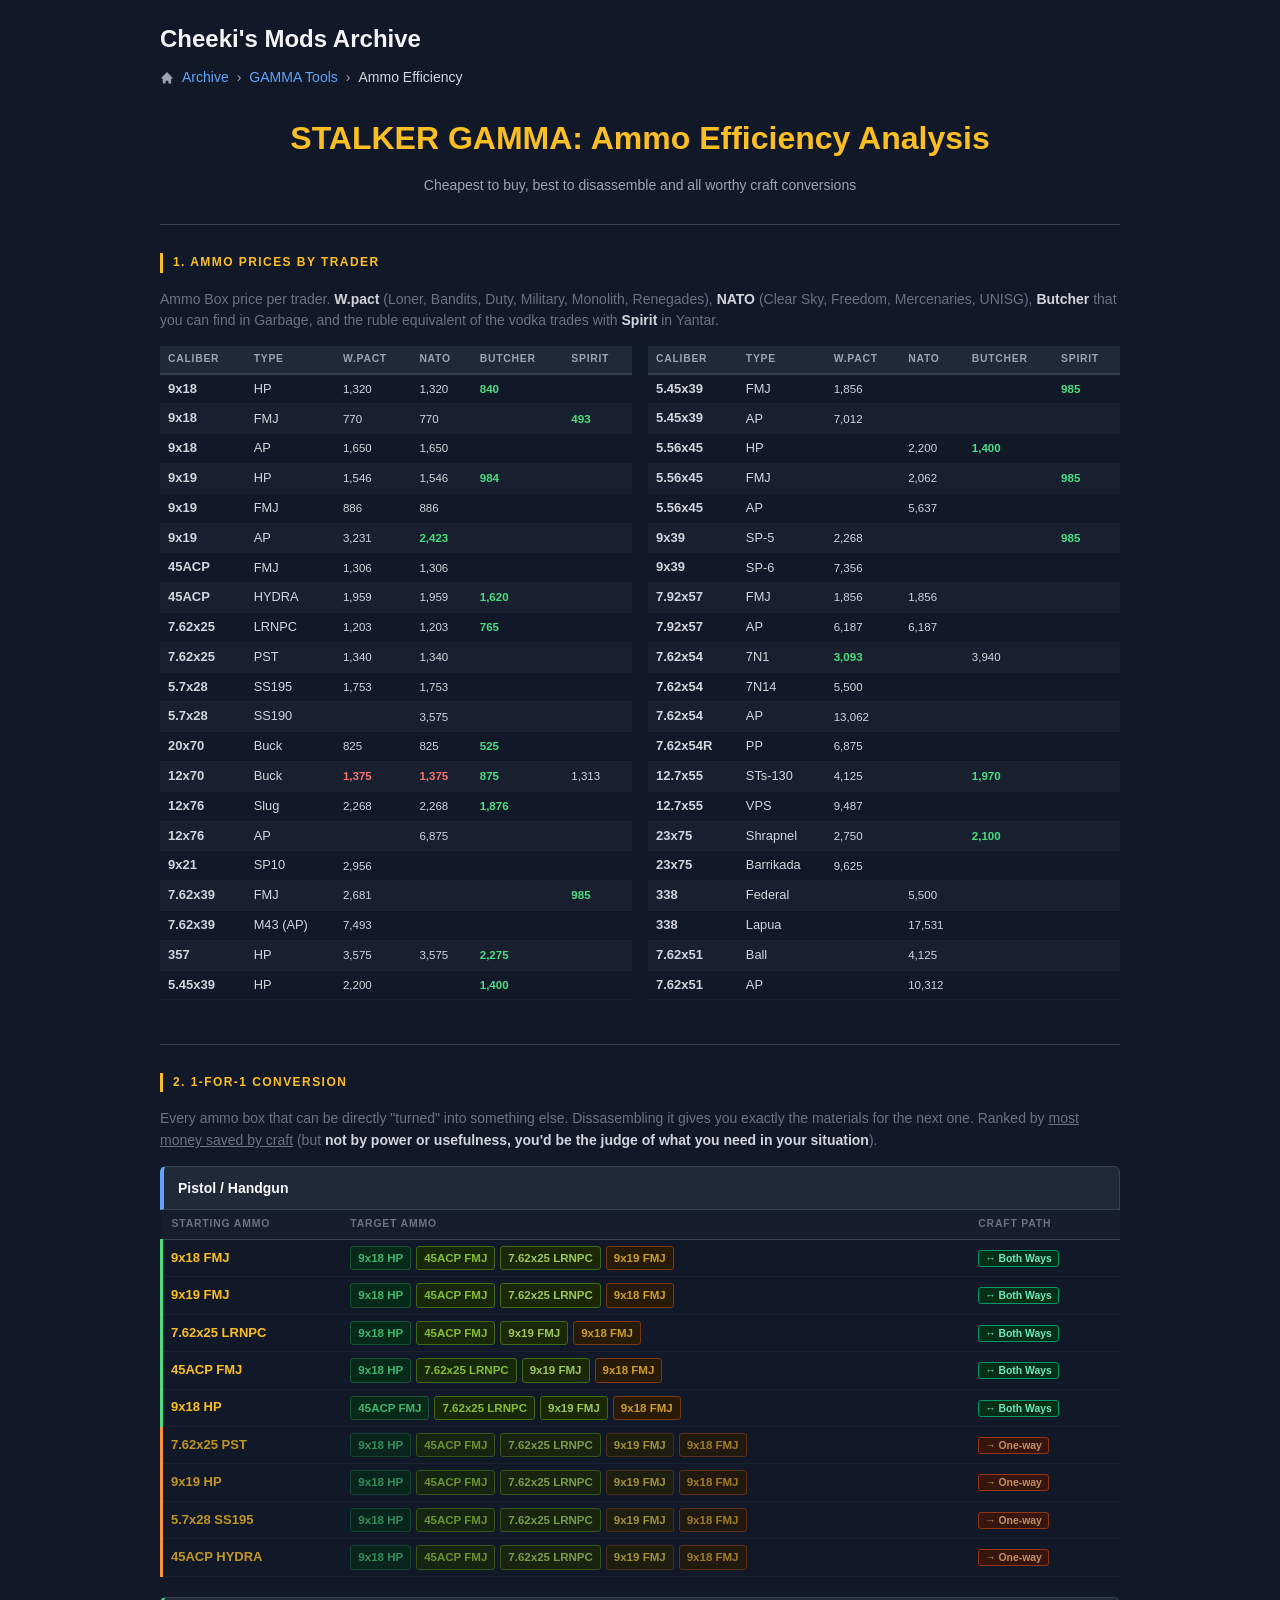
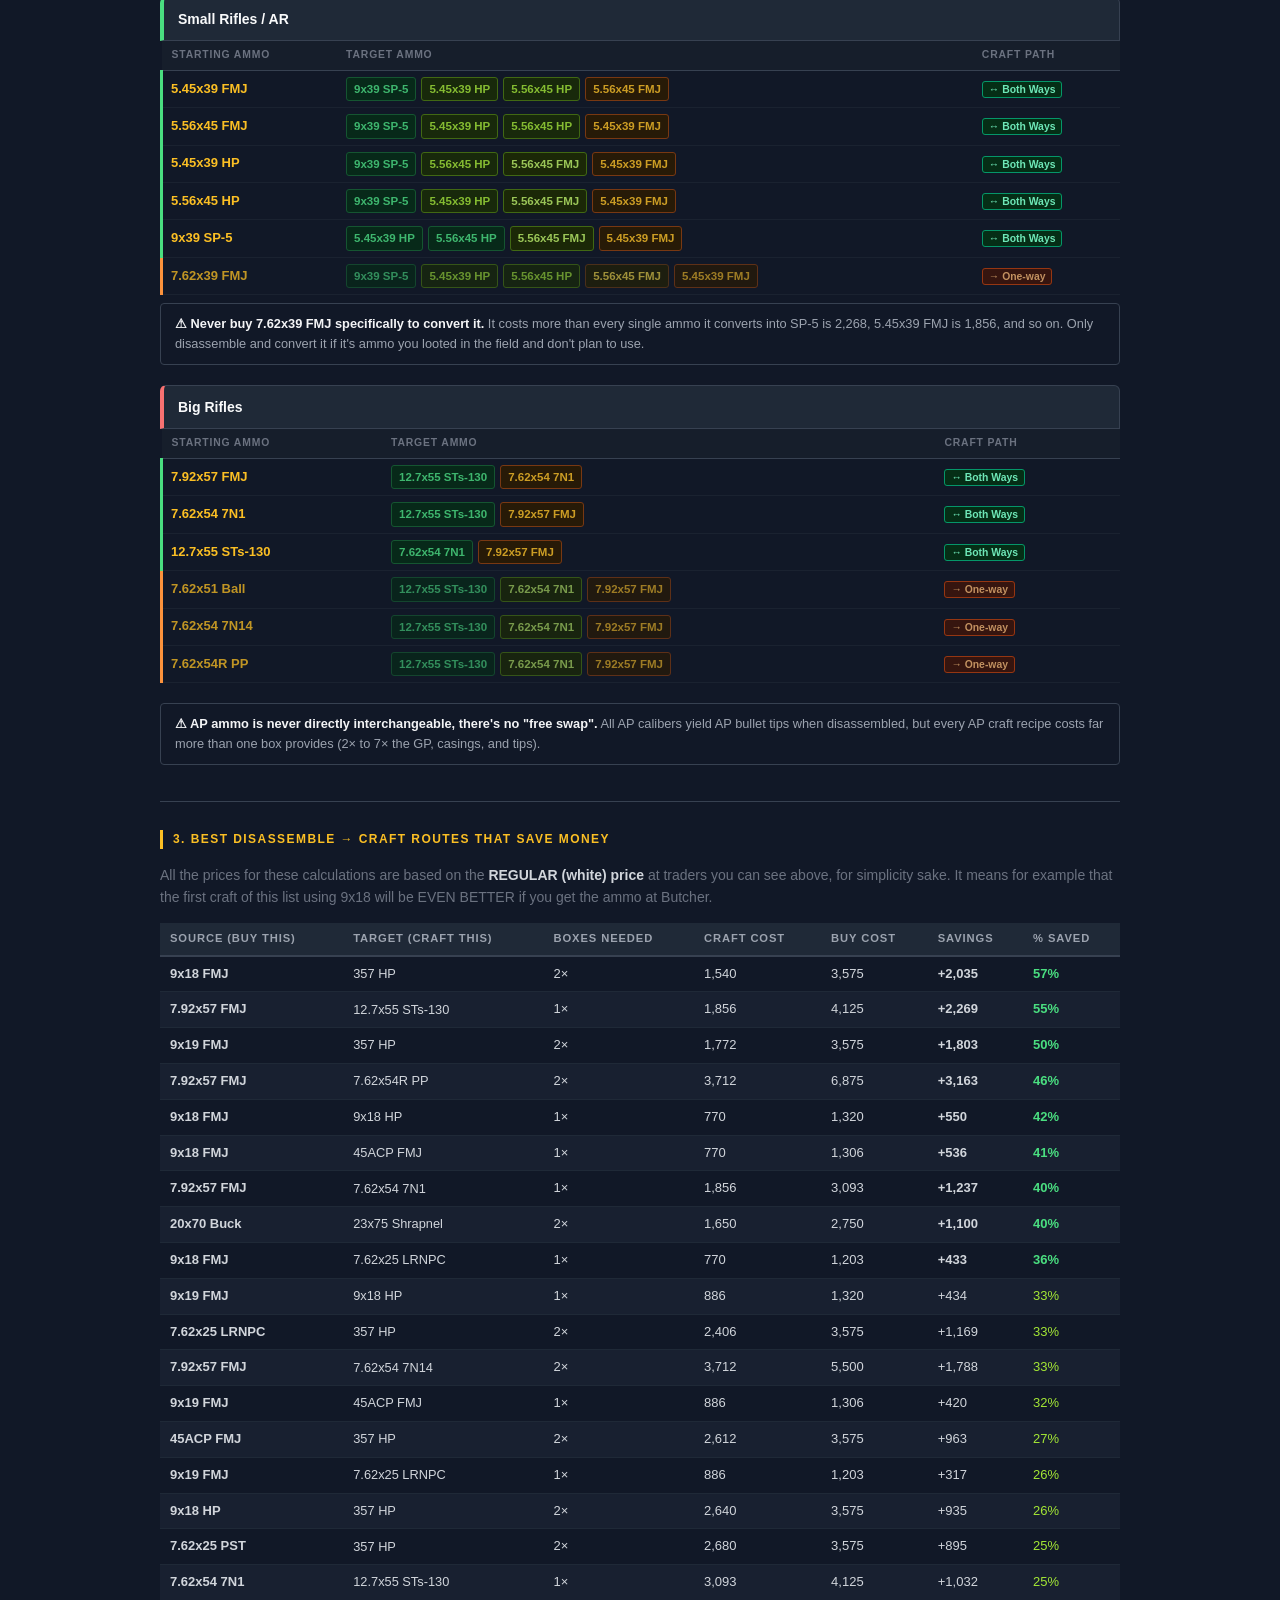
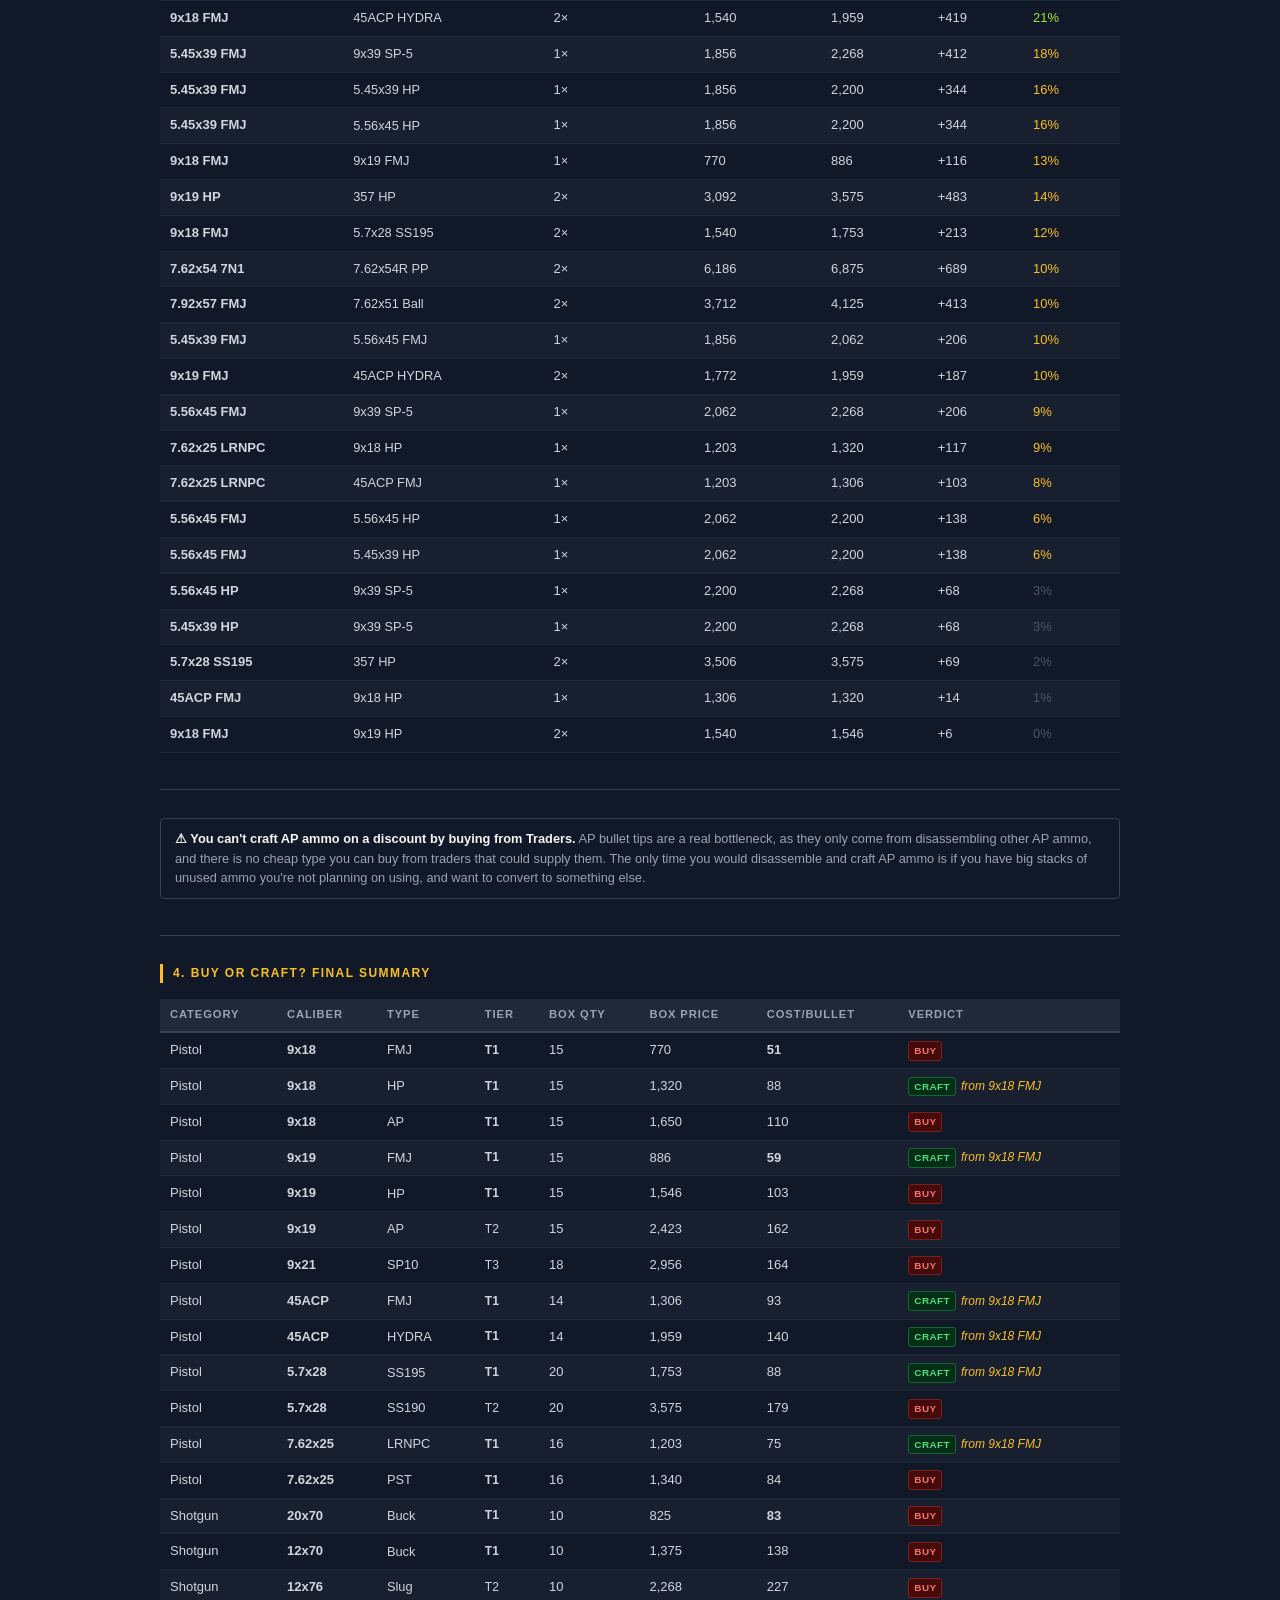
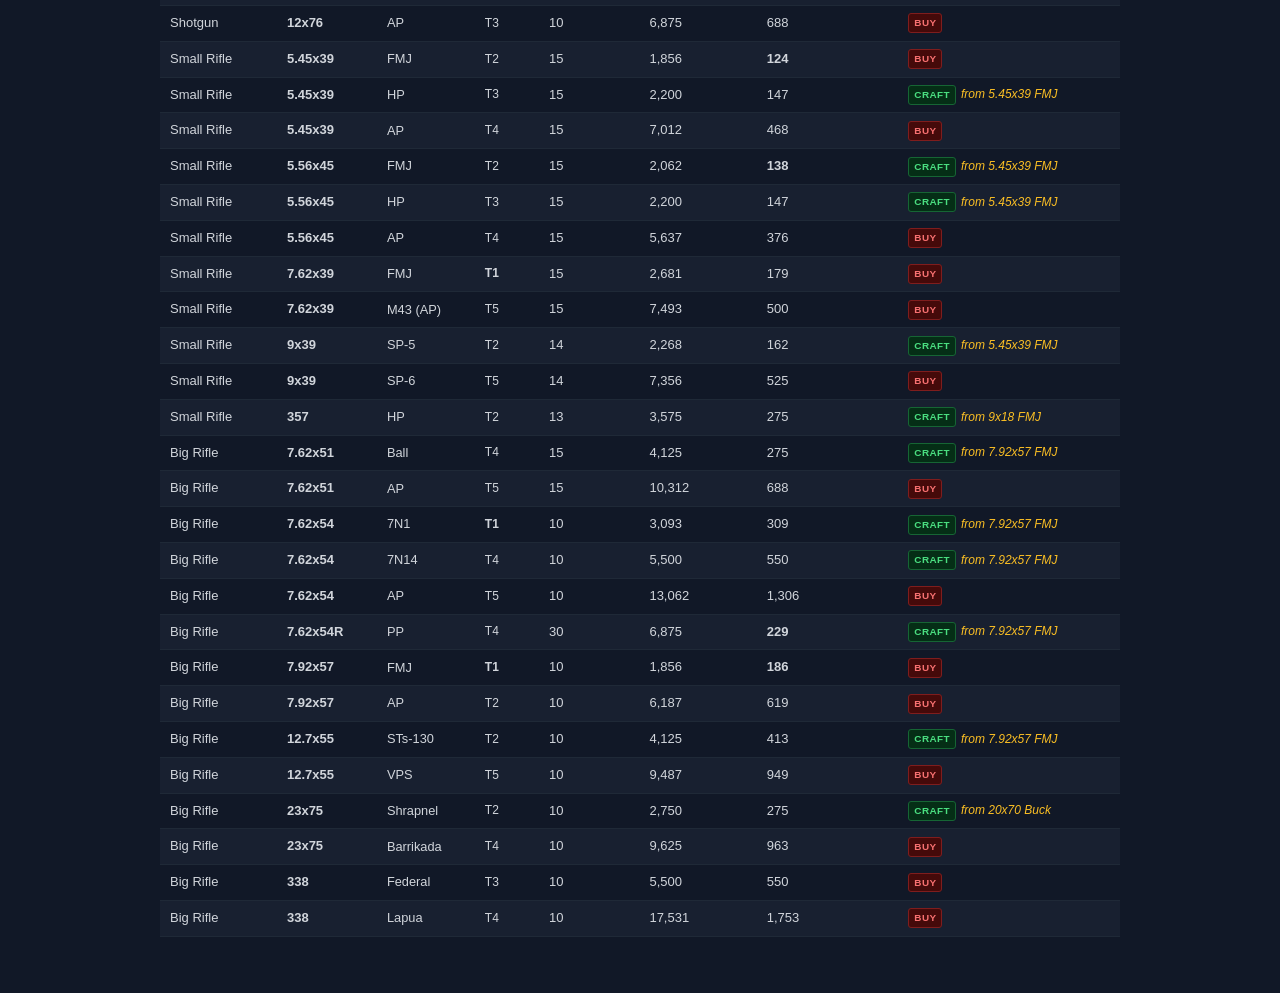
==== GAMMA/Ammo_Efficiency.html @ 0acde559 "Add files via upload" ====
<!DOCTYPE html>
<html lang="en">
<head>
<meta charset="UTF-8">
<meta name="viewport" content="width=device-width, initial-scale=1.0">
<title>S.T.A.L.K.E.R. GAMMA: Ammo Efficiency Analysis</title>
<meta name="description" content="Cheapest ammo to buy, cheapest to craft, and the best disassemble to craft conversions in STALKER GAMMA.">
<style>
  * { box-sizing: border-box; margin: 0; padding: 0; }

  body {
    background: #111827;
    color: #f3f4f6;
    font-family: -apple-system, BlinkMacSystemFont, 'Segoe UI', Roboto, sans-serif;
    font-size: 14px;
    line-height: 1.6;
    min-height: 100vh;
    padding: 20px;
  }

  a { color: #60a5fa; text-decoration: none; transition: color 0.2s; }
  a:hover { color: #93c5fd; }

  .rankings-container { max-width: 960px; margin: 0 auto; }

  .page-header {
    display: flex; justify-content: space-between; align-items: center;
    margin-bottom: 8px; gap: 12px; flex-wrap: wrap;
  }
  .site-title { font-size: 1.5rem; font-weight: bold; color: #f3f4f6; }

  .breadcrumb {
    display: flex; align-items: center; gap: 8px;
    font-size: 0.875rem; margin-bottom: 24px;
  }
  .breadcrumb-separator { color: #9ca3af; }

  .page-title {
    font-size: 2rem; font-weight: bold; text-align: center;
    margin-bottom: 10px; color: #fbbf24;
  }
  .page-subtitle {
    text-align: center; color: #9ca3af; margin-bottom: 24px; font-size: 0.875rem;
  }

  /* ── TL;DR ── */
  .tldr-box {
    background: #1f2937; border: 1px solid #374151;
    border-left: 4px solid #fbbf24; border-radius: 6px;
    padding: 18px 22px; margin-bottom: 28px;
  }
  .tldr-box h2 {
    color: #fbbf24; font-size: 0.875rem; font-weight: 700;
    letter-spacing: 0.05em; text-transform: uppercase; margin-bottom: 10px;
  }
  .tldr-box ul { padding-left: 1.25rem; list-style: disc; }
  .tldr-box li { color: #d1d5db; font-size: 0.875rem; line-height: 1.6; margin-bottom: 5px; }
  .tldr-box li b { color: #f9fafb; }

  /* ── Section ── */
  .rankings-section { margin-bottom: 36px; }
  .section-title {
    font-size: 0.75rem; font-weight: 700; letter-spacing: 0.12em;
    text-transform: uppercase; color: #fbbf24;
    border-left: 3px solid #fbbf24; padding-left: 10px; margin-bottom: 16px;
  }
  .section-intro { color: #6b7280; font-size: 0.875rem; margin-bottom: 14px; line-height: 1.55; }

  /* ── Info cards ── */
  .info-grid-3 { display: grid; grid-template-columns: 1fr 1fr 1fr; gap: 14px; }
  .info-grid-2 { display: grid; grid-template-columns: 1fr 1fr; gap: 14px; }
  .info-card {
    background: #1f2937; border: 1px solid #374151; border-radius: 6px; padding: 14px 16px;
  }
  .info-card h3 { color: #f9fafb; font-size: 0.875rem; font-weight: 700; margin-bottom: 4px; white-space: normal; overflow: visible; }
  .info-card .card-sub { color: #6b7280; font-size: 0.72rem; margin-bottom: 10px; }
  .info-card p { color: #9ca3af; font-size: 0.8rem; line-height: 1.5; margin-bottom: 8px; }
  .info-card ul { padding-left: 1rem; list-style: disc; }
  .info-card li { color: #d1d5db; font-size: 0.8125rem; margin-bottom: 4px; line-height: 1.5; }
  .info-card li b { color: #f9fafb; }
  .info-card.yellow-border { border-left: 3px solid #fbbf24; }
  .pct     { color: #4ade80; font-weight: 700; }
  .pct-med { color: #a3e635; font-weight: 600; }
  .pct-low { color: #fbbf24; }

  /* ── AP warning card ── */
  .ap-card {
    background: #1f2937; border: 1px solid #374151;
    border-left: 4px solid #f87171; border-radius: 6px;
    padding: 16px 18px;
  }
  .ap-card h3 { color: #f9fafb; font-size: 0.875rem; font-weight: 700; margin-bottom: 8px; }
  .ap-card p { color: #9ca3af; font-size: 0.8rem; line-height: 1.55; margin-bottom: 10px; }
  .ap-card ul { padding-left: 1rem; list-style: disc; }
  .ap-card li { color: #d1d5db; font-size: 0.8125rem; margin-bottom: 5px; line-height: 1.5; }

  /* ── Discovery alert ── */
  .discovery-card {
    background: #0f2a1a; border: 1px solid #059669;
    border-left: 4px solid #4ade80; border-radius: 6px;
    padding: 14px 16px; margin-bottom: 16px;
  }
  .discovery-card h3 { color: #4ade80; font-size: 0.875rem; font-weight: 700; margin-bottom: 6px; }
  .discovery-card p { color: #d1d5db; font-size: 0.8rem; line-height: 1.55; margin-bottom: 6px; }
  .discovery-card ul { padding-left: 1rem; list-style: disc; }
  .discovery-card li { color: #d1d5db; font-size: 0.8125rem; margin-bottom: 4px; }

  /* ── Dead-end warning ── */
  .deadend-card {
    background: #1a1a0f; border: 1px solid #b45309;
    border-left: 4px solid #fbbf24; border-radius: 6px;
    padding: 14px 16px; margin-bottom: 16px;
  }
  .deadend-card h3 { color: #fbbf24; font-size: 0.875rem; font-weight: 700; margin-bottom: 6px; }
  .deadend-card p { color: #9ca3af; font-size: 0.8rem; line-height: 1.55; margin-bottom: 6px; }

  /* ── Tables ── */
  .rankings-table { width: 100%; border-collapse: collapse; font-size: 0.8125rem; margin-bottom: 8px; }
  .rankings-table th {
    background: #1f2937; color: #9ca3af; font-size: 0.7rem;
    letter-spacing: 0.08em; text-transform: uppercase;
    padding: 7px 10px; text-align: left;
    border-bottom: 2px solid #374151; font-weight: 600;
  }
  .rankings-table td { padding: 7px 10px; border-bottom: 1px solid #1f2937; vertical-align: middle; color: #d1d5db; }
  .rankings-table tbody tr:nth-child(even) td { background: #182030; }
  .rankings-table tr:hover td { background: #1a2535; }

  .cal        { color: #fbbf24; font-weight: 600; font-size: 0.8125rem; }
  .ammo-type  { color: #60a5fa; font-size: 0.8rem; }
  .price-best { color: #4ade80; font-weight: 700; }
  .price-mid  { color: #d1d5db; }
  .price-bad  { color: #f87171; }
  .tier-1 { color: #4ade80; font-size: 0.75rem; font-weight: 600; }
  .tier-2 { color: #a3e635; font-size: 0.75rem; }
  .tier-3 { color: #fbbf24; font-size: 0.75rem; }
  .tier-4 { color: #fb923c; font-size: 0.75rem; }
  .tier-5 { color: #f87171; font-size: 0.75rem; }
  .save-high    { color: #4ade80; font-weight: 700; }
  .save-med     { color: #a3e635; }
  .save-low     { color: #fbbf24; }
  .save-trivial { color: #4b5563; }
  .cpb { font-size: 0.75rem; color: #6b7280; list-style: none !important; padding-left: 0; }

  /* ── Badges ── */
  .badge {
    display: inline-block; padding: 2px 6px; border-radius: 3px;
    font-size: 0.65rem; font-weight: 700; letter-spacing: 0.06em;
    text-transform: uppercase; white-space: nowrap;
  }
  .badge-mvp  { background: #064e3b; color: #6ee7b7; border: 1px solid #059669; }
  .badge-good { background: #1e3a1e; color: #86efac; border: 1px solid #16a34a; }
  .badge-ap   { background: #450a0a; color: #fca5a5; border: 1px solid #b91c1c; }

  .verdict { color: #fbbf24; font-style: italic; font-size: 0.75rem; }
  .verdict-cell { display: flex; align-items: center; gap: 5px; }
  .verdict-buy {
    display: inline-block;
    background: #450a0a;
    color: #f87171;
    border: 1px solid #7f1d1d;
    border-radius: 3px;
    padding: 1px 5px;
    font-size: 0.62rem;
    font-weight: 600;
    letter-spacing: 0.04em;
    text-transform: uppercase;
    white-space: nowrap;
    flex-shrink: 0;
  }
  .verdict-craft {
    display: inline-block;
    background: #052e16;
    color: #4ade80;
    border: 1px solid #166534;
    border-radius: 3px;
    padding: 1px 5px;
    font-size: 0.62rem;
    font-weight: 600;
    letter-spacing: 0.04em;
    text-transform: uppercase;
    white-space: nowrap;
    flex-shrink: 0;
  }

  /* ── Note box ── */
  .note-box {
    background: #111827; border: 1px solid #374151; border-radius: 4px;
    padding: 10px 14px; font-size: 0.8rem; color: #9ca3af;
    margin-top: 8px; line-height: 1.55;
  }
  .note-box b { color: #f3f4f6; }

  /* ── Methodology ── */
  .method-note {
    background: #1f2937; border: 1px solid #374151;
    border-top: 2px solid #fbbf24; border-radius: 6px;
    padding: 14px 18px; font-size: 0.8rem; color: #9ca3af;
    line-height: 1.6; margin-top: 8px;
  }
  .method-note b { color: #f3f4f6; }

  /* ── Divider ── */
  .section-divider { border: none; border-top: 1px solid #374151; margin: 28px 0; }

  /* ── Compact price reference table ── */
  .price-ref-table { width: 100%; border-collapse: collapse; font-size: 0.72rem; margin-bottom: 8px; }
  .price-ref-table th {
    background: #1f2937; color: #9ca3af; font-size: 0.65rem;
    letter-spacing: 0.07em; text-transform: uppercase;
    padding: 5px 8px; text-align: left;
    border-bottom: 2px solid #374151; font-weight: 600;
  }
  .price-ref-table td { padding: 4px 8px; border-bottom: 1px solid #1a2230; vertical-align: middle; color: #d1d5db; }
  .price-ref-table tbody tr:nth-child(even) td { background: #182030; }
  .price-ref-table tr:hover td { background: #1a2535; }
  .price-ref-table td.cell-best { color: #4ade80; font-weight: 700; }
  .price-ref-table td.cell-bad  { color: #f87171; font-weight: 600; }
  .price-ref-table td.cell-none { color: #374151; }

  /* ── Interchangeable table ── */
  .swap-section { margin-bottom: 36px; }
  .swap-cluster { margin-bottom: 20px; }
  .swap-cluster-header {
    display: flex; align-items: center; gap: 10px;
    background: #1f2937; border: 1px solid #374151;
    border-left: 4px solid #4ade80; border-radius: 6px 6px 0 0;
    padding: 10px 14px;
  }
  .swap-cluster-header.orange { border-left-color: #fb923c; }
  .swap-cluster-header.blue   { border-left-color: #60a5fa; }
  .swap-cluster-header.red    { border-left-color: #f87171; }
  .swap-cluster-label {
    font-size: 0.7rem; font-weight: 700; letter-spacing: 0.1em;
    text-transform: uppercase; color: #9ca3af;
  }
  .swap-cluster-name { font-size: 0.875rem; font-weight: 700; color: #f9fafb; }
  .swap-cluster-meta { font-size: 0.72rem; color: #6b7280; margin-left: auto; }
  .swap-table { width: 100%; border-collapse: collapse; font-size: 0.8rem; }
  .swap-table th {
    background: #161e2b; color: #6b7280; font-size: 0.65rem;
    letter-spacing: 0.08em; text-transform: uppercase;
    padding: 6px 10px; text-align: left;
    border-bottom: 1px solid #374151; font-weight: 600;
  }
  .swap-table td { padding: 6px 10px; border-bottom: 1px solid #1a2230; vertical-align: middle; color: #d1d5db; }
  .swap-table tr:hover td { background: #1a2535; }
  .swap-table tr.oneway td { opacity: 0.75; }
  .swap-table tr.oneway td:first-child { border-left: 3px solid #fb923c; padding-left: 8px; }
  .swap-table tr.bidir td:first-child { border-left: 3px solid #4ade80; padding-left: 8px; }
  .swap-targets { display: flex; flex-wrap: wrap; gap: 5px; }
  .swap-tag {
    display: inline-block; padding: 2px 7px; border-radius: 3px;
    font-size: 0.72rem; font-weight: 600; white-space: nowrap;
    opacity: 0.8;
  }
  .swap-tag-bidir { background: #052e16; color: #86efac; border: 1px solid #166534; }
  .swap-tag-oneway { background: #1c1917; color: #d6d3d1; border: 1px solid #44403c; }
  .swap-tag-t1 { background: #052e16; color: #4ade80;  border: 1px solid #166534; }
  .swap-tag-t2 { background: #1a2e05; color: #a3e635;  border: 1px solid #4d7c0f; }
  .swap-tag-t3 { background: #2d1b00; color: #fbbf24;  border: 1px solid #92400e; }
  .swap-tag-t4 { background: #431407; color: #fb923c;  border: 1px solid #c2410c; }
  .swap-tag-t5 { background: #2d0505; color: #f87171;  border: 1px solid #b91c1c; }

  /* 1-for-1 Conversion tables: green → lime → yellow-lime → light yellow → yellow */
  .swap-table .swap-tag-t1 { background: #052e16; color: #4ade80; border: 1px solid #166534; }
  .swap-table .swap-tag-t2 { background: #1a2e05; color: #a3e635; border: 1px solid #4d7c0f; }
  .swap-table .swap-tag-t3 { background: #1e2c00; color: #bef264; border: 1px solid #4d7c0f; }
  .swap-table .swap-tag-t4 { background: #272400; color: #fde047; border: 1px solid #713f12; }
  .swap-table .swap-tag-t5 { background: #2d1b00; color: #fbbf24; border: 1px solid #92400e; }
  .badge-bidir { background: #052e16; color: #6ee7b7; border: 1px solid #059669; font-size: 0.65rem; padding: 2px 6px; border-radius: 3px; font-weight: 700; white-space: nowrap; }
  .badge-oneway { background: #431407; color: #fdba74; border: 1px solid #c2410c; font-size: 0.65rem; padding: 2px 6px; border-radius: 3px; font-weight: 700; white-space: nowrap; }
  .swap-legend { display: flex; gap: 16px; font-size: 0.75rem; color: #6b7280; margin-bottom: 12px; align-items: center; flex-wrap: wrap; }
  .swap-legend span { display: flex; align-items: center; gap: 5px; }

  /* ── Gain tiers (source ammo color + badge) ── */
  .swap-table tr.separator td { border-bottom: 1px dashed #374151; padding: 0; height: 1px; background: transparent; }

  /* ── Responsive ── */
  @media (max-width: 768px) {
    .info-grid-3, .info-grid-2 { grid-template-columns: 1fr; }
    .page-title { font-size: 1.5rem; }
    .rankings-table { font-size: 0.75rem; }
    .rankings-table th, .rankings-table td { padding: 5px 6px; }
    .rankings-table th:nth-child(4), .rankings-table td:nth-child(4),
    .rankings-table th:nth-child(5), .rankings-table td:nth-child(5) { display: none; }
  }
  @media (max-width: 480px) {
    .rankings-table th:nth-child(6), .rankings-table td:nth-child(6) { display: none; }
  }
</style>
</head>
<body>

<div class="rankings-container">

  <!-- Header -->
  <div class="page-header">
    <span class="site-title">Cheeki's Mods Archive</span>
  </div>

  <!-- Breadcrumb -->
  <nav class="breadcrumb" aria-label="Breadcrumb">
    <svg fill="currentColor" viewBox="0 0 20 20" width="14" height="14" style="flex-shrink:0;color:#9ca3af;">
      <path d="M10.707 2.293a1 1 0 00-1.414 0l-7 7a1 1 0 001.414 1.414L4 10.414V17a1 1 0 001 1h2a1 1 0 001-1v-2a1 1 0 011-1h2a1 1 0 011 1v2a1 1 0 001 1h2a1 1 0 001-1v-6.586l.293.293a1 1 0 001.414-1.414l-7-7z"/>
    </svg>
    <a href="https://cheeki.zone" style="color:#60a5fa;">Archive</a>
    <span class="breadcrumb-separator">›</span>
    <a href="../Gamma_Tools.html" style="color:#60a5fa;">GAMMA Tools</a>
    <span class="breadcrumb-separator">›</span>
    <span style="color:#d1d5db;">Ammo Efficiency</span>
  </nav>

  <h1 class="page-title">STALKER GAMMA: Ammo Efficiency Analysis</h1>
  <p class="page-subtitle">Cheapest to buy, best to disassemble and all worthy craft conversions</p>

  <hr class="section-divider">

  <!-- SECTION 0: Trader Price Comparison -->
  <div class="rankings-section">
    <div class="section-title">1. Ammo Prices by Trader</div>
    <p class="section-intro">Ammo Box price per trader. <b style="color:#d1d5db;">W.pact</b> (Loner, Bandits, Duty, Military, Monolith, Renegades), <b style="color:#d1d5db;">NATO</b> (Clear Sky, Freedom, Mercenaries, UNISG), <b style="color:#d1d5db;">Butcher</b> that you can find in Garbage, and the ruble equivalent of the vodka trades with <b style="color:#d1d5db;">Spirit</b> in Yantar.</p>
    <div style="display:flex;gap:16px;align-items:flex-start;">

      <!-- LEFT HALF -->
      <table class="price-ref-table" style="flex:1;min-width:0;">
        <thead><tr><th>Caliber</th><th>Type</th><th>W.Pact</th><th>NATO</th><th>Butcher</th><th>Spirit</th></tr></thead>
        <tbody>
          <tr><td class="cal">9x18</td><td class="ammo-type">HP</td>      <td>1,320</td>                  <td>1,320</td>                  <td class="cell-best">840</td>  <td class="cell-none"></td></tr>
          <tr><td class="cal">9x18</td><td class="ammo-type">FMJ</td>     <td>770</td>                    <td>770</td>                    <td class="cell-none"></td>   <td class="cell-best">493</td></tr>
          <tr><td class="cal">9x18</td><td class="ammo-type">AP</td>      <td>1,650</td>                  <td>1,650</td>                  <td class="cell-none"></td>   <td class="cell-none"></td></tr>
          <tr><td class="cal">9x19</td><td class="ammo-type">HP</td>      <td>1,546</td>                  <td>1,546</td>                  <td class="cell-best">984</td>  <td class="cell-none"></td></tr>
          <tr><td class="cal">9x19</td><td class="ammo-type">FMJ</td>     <td>886</td>                    <td>886</td>                    <td class="cell-none"></td>   <td class="cell-none"></td></tr>
          <tr><td class="cal">9x19</td><td class="ammo-type">AP</td>      <td>3,231</td>                  <td class="cell-best">2,423</td><td class="cell-none"></td>   <td class="cell-none"></td></tr>
          <tr><td class="cal">45ACP</td><td class="ammo-type">FMJ</td>    <td>1,306</td>                  <td>1,306</td>                  <td class="cell-none"></td>   <td class="cell-none"></td></tr>
          <tr><td class="cal">45ACP</td><td class="ammo-type">HYDRA</td>  <td>1,959</td>                  <td>1,959</td>                  <td class="cell-best">1,620</td><td class="cell-none"></td></tr>
          <tr><td class="cal">7.62x25</td><td class="ammo-type">LRNPC</td><td>1,203</td>                  <td>1,203</td>                  <td class="cell-best">765</td>  <td class="cell-none"></td></tr>
          <tr><td class="cal">7.62x25</td><td class="ammo-type">PST</td>  <td>1,340</td>                  <td>1,340</td>                  <td class="cell-none"></td>   <td class="cell-none"></td></tr>
          <tr><td class="cal">5.7x28</td><td class="ammo-type">SS195</td> <td>1,753</td>                  <td>1,753</td>                  <td class="cell-none"></td>   <td class="cell-none"></td></tr>
          <tr><td class="cal">5.7x28</td><td class="ammo-type">SS190</td> <td class="cell-none"></td>   <td>3,575</td>                  <td class="cell-none"></td>   <td class="cell-none"></td></tr>
          <tr><td class="cal">20x70</td><td class="ammo-type">Buck</td>   <td>825</td>                    <td>825</td>                    <td class="cell-best">525</td>  <td class="cell-none"></td></tr>
          <tr><td class="cal">12x70</td><td class="ammo-type">Buck</td>   <td class="cell-bad">1,375</td> <td class="cell-bad">1,375</td> <td class="cell-best">875</td>  <td>1,313</td></tr>
          <tr><td class="cal">12x76</td><td class="ammo-type">Slug</td>   <td>2,268</td>                  <td>2,268</td>                  <td class="cell-best">1,876</td><td class="cell-none"></td></tr>
          <tr><td class="cal">12x76</td><td class="ammo-type">AP</td>     <td class="cell-none"></td>   <td>6,875</td>                  <td class="cell-none"></td>   <td class="cell-none"></td></tr>
          <tr><td class="cal">9x21</td><td class="ammo-type">SP10</td>    <td>2,956</td>                  <td class="cell-none"></td>   <td class="cell-none"></td>   <td class="cell-none"></td></tr>
          <tr><td class="cal">7.62x39</td><td class="ammo-type">FMJ</td>      <td>2,681</td>              <td class="cell-none"></td>   <td class="cell-none"></td>   <td class="cell-best">985</td></tr>
          <tr><td class="cal">7.62x39</td><td class="ammo-type">M43 (AP)</td> <td>7,493</td>              <td class="cell-none"></td>   <td class="cell-none"></td>   <td class="cell-none"></td></tr>
          <tr><td class="cal">357</td><td class="ammo-type">HP</td>       <td>3,575</td>                  <td>3,575</td>                  <td class="cell-best">2,275</td><td class="cell-none"></td></tr>
          <tr><td class="cal">5.45x39</td><td class="ammo-type">HP</td>   <td>2,200</td>                  <td class="cell-none"></td>   <td class="cell-best">1,400</td><td class="cell-none"></td></tr>
        </tbody>
      </table>

      <!-- RIGHT HALF -->
      <table class="price-ref-table" style="flex:1;min-width:0;">
        <thead><tr><th>Caliber</th><th>Type</th><th>W.Pact</th><th>NATO</th><th>Butcher</th><th>Spirit</th></tr></thead>
        <tbody>
          <tr><td class="cal">5.45x39</td><td class="ammo-type">FMJ</td>  <td>1,856</td>                  <td class="cell-none"></td>   <td class="cell-none"></td>   <td class="cell-best">985</td></tr>
          <tr><td class="cal">5.45x39</td><td class="ammo-type">AP</td>   <td>7,012</td>                  <td class="cell-none"></td>   <td class="cell-none"></td>   <td class="cell-none"></td></tr>
          <tr><td class="cal">5.56x45</td><td class="ammo-type">HP</td>   <td class="cell-none"></td>   <td>2,200</td>                  <td class="cell-best">1,400</td><td class="cell-none"></td></tr>
          <tr><td class="cal">5.56x45</td><td class="ammo-type">FMJ</td>  <td class="cell-none"></td>   <td>2,062</td>                  <td class="cell-none"></td>   <td class="cell-best">985</td></tr>
          <tr><td class="cal">5.56x45</td><td class="ammo-type">AP</td>   <td class="cell-none"></td>   <td>5,637</td>                  <td class="cell-none"></td>   <td class="cell-none"></td></tr>
          <tr><td class="cal">9x39</td><td class="ammo-type">SP-5</td>    <td>2,268</td>                  <td class="cell-none"></td>   <td class="cell-none"></td>   <td class="cell-best">985</td></tr>
          <tr><td class="cal">9x39</td><td class="ammo-type">SP-6</td>    <td>7,356</td>                  <td class="cell-none"></td>   <td class="cell-none"></td>   <td class="cell-none"></td></tr>
          <tr><td class="cal">7.92x57</td><td class="ammo-type">FMJ</td>  <td>1,856</td>                  <td>1,856</td>                  <td class="cell-none"></td>   <td class="cell-none"></td></tr>
          <tr><td class="cal">7.92x57</td><td class="ammo-type">AP</td>   <td>6,187</td>                  <td>6,187</td>                  <td class="cell-none"></td>   <td class="cell-none"></td></tr>
          <tr><td class="cal">7.62x54</td><td class="ammo-type">7N1</td>  <td class="cell-best">3,093</td><td class="cell-none"></td>   <td>3,940</td>                  <td class="cell-none"></td></tr>
          <tr><td class="cal">7.62x54</td><td class="ammo-type">7N14</td> <td>5,500</td>                  <td class="cell-none"></td>   <td class="cell-none"></td>   <td class="cell-none"></td></tr>
          <tr><td class="cal">7.62x54</td><td class="ammo-type">AP</td>   <td>13,062</td>                 <td class="cell-none"></td>   <td class="cell-none"></td>   <td class="cell-none"></td></tr>
          <tr><td class="cal">7.62x54R</td><td class="ammo-type">PP</td>  <td>6,875</td>                  <td class="cell-none"></td>   <td class="cell-none"></td>   <td class="cell-none"></td></tr>
          <tr><td class="cal">12.7x55</td><td class="ammo-type">STs-130</td><td>4,125</td>               <td class="cell-none"></td>   <td class="cell-best">1,970</td><td class="cell-none"></td></tr>
          <tr><td class="cal">12.7x55</td><td class="ammo-type">VPS</td>  <td>9,487</td>                  <td class="cell-none"></td>   <td class="cell-none"></td>   <td class="cell-none"></td></tr>
          <tr><td class="cal">23x75</td><td class="ammo-type">Shrapnel</td>  <td>2,750</td>               <td class="cell-none"></td>   <td class="cell-best">2,100</td><td class="cell-none"></td></tr>
          <tr><td class="cal">23x75</td><td class="ammo-type">Barrikada</td> <td>9,625</td>               <td class="cell-none"></td>   <td class="cell-none"></td>   <td class="cell-none"></td></tr>
          <tr><td class="cal">338</td><td class="ammo-type">Federal</td>  <td class="cell-none"></td>   <td>5,500</td>                  <td class="cell-none"></td>   <td class="cell-none"></td></tr>
          <tr><td class="cal">338</td><td class="ammo-type">Lapua</td>    <td class="cell-none"></td>   <td>17,531</td>                 <td class="cell-none"></td>   <td class="cell-none"></td></tr>
          <tr><td class="cal">7.62x51</td><td class="ammo-type">Ball</td> <td class="cell-none"></td>   <td>4,125</td>                  <td class="cell-none"></td>   <td class="cell-none"></td></tr>
          <tr><td class="cal">7.62x51</td><td class="ammo-type">AP</td>   <td class="cell-none"></td>   <td>10,312</td>                 <td class="cell-none"></td>   <td class="cell-none"></td></tr>
        </tbody>
      </table>

    </div>
  </div>

  <hr class="section-divider">

  <!-- SECTION 0: Direct 1:1 Interchangeable Reference -->
  <div class="rankings-section swap-section">
    <div class="section-title">2. 1-for-1 Conversion</div>
    <p class="section-intro">
      Every ammo box that can be directly "turned" into something else. Dissasembling it gives you exactly the materials for the next one.
      Ranked by <u>most money saved by craft</u> (but <b style="color:#d1d5db;">not by power or usefulness, you'd be the judge of what you need in your situation</b>).
    </p>

    <!-- ═══════════════════════════════════════════════════════
         CLUSTER 1  PISTOL / HANDGUN  (Blue GP + HG)
         ═══════════════════════════════════════════════════════ -->
    <div class="swap-cluster">
      <div class="swap-cluster-header blue">
        <div>
          <div class="swap-cluster-name">Pistol / Handgun</div>
        </div>

      </div>
      <table class="swap-table">
        <thead>
          <tr>
            <th>Starting Ammo</th>
            <th>Target Ammo</th>
            <th>Craft Path</th>
          </tr>
        </thead>
        <tbody>
          <tr class="bidir">
            <td><span class="cal">9x18 FMJ</span></td>
            <td><div class="swap-targets">
              <span class="swap-tag swap-tag-t1">9x18 HP</span>
              <span class="swap-tag swap-tag-t2">45ACP FMJ</span>
              <span class="swap-tag swap-tag-t3">7.62x25 LRNPC</span>
              <span class="swap-tag swap-tag-t5">9x19 FMJ</span>
            </div></td>
            <td><span class="badge-bidir">↔ Both Ways</span></td>
          </tr>
          <tr class="bidir">
            <td><span class="cal">9x19 FMJ</span></td>
            <td><div class="swap-targets">
              <span class="swap-tag swap-tag-t1">9x18 HP</span>
              <span class="swap-tag swap-tag-t2">45ACP FMJ</span>
              <span class="swap-tag swap-tag-t3">7.62x25 LRNPC</span>
              <span class="swap-tag swap-tag-t5">9x18 FMJ</span>
            </div></td>
            <td><span class="badge-bidir">↔ Both Ways</span></td>
          </tr>
          <tr class="bidir">
            <td><span class="cal">7.62x25 LRNPC</span></td>
            <td><div class="swap-targets">
              <span class="swap-tag swap-tag-t1">9x18 HP</span>
              <span class="swap-tag swap-tag-t2">45ACP FMJ</span>
              <span class="swap-tag swap-tag-t3">9x19 FMJ</span>
              <span class="swap-tag swap-tag-t5">9x18 FMJ</span>
            </div></td>
            <td><span class="badge-bidir">↔ Both Ways</span></td>
          </tr>
          <tr class="bidir">
            <td><span class="cal">45ACP FMJ</span></td>
            <td><div class="swap-targets">
              <span class="swap-tag swap-tag-t1">9x18 HP</span>
              <span class="swap-tag swap-tag-t2">7.62x25 LRNPC</span>
              <span class="swap-tag swap-tag-t3">9x19 FMJ</span>
              <span class="swap-tag swap-tag-t5">9x18 FMJ</span>
            </div></td>
            <td><span class="badge-bidir">↔ Both Ways</span></td>
          </tr>
          <tr class="bidir">
            <td><span class="cal">9x18 HP</span></td>
            <td><div class="swap-targets">
              <span class="swap-tag swap-tag-t1">45ACP FMJ</span>
              <span class="swap-tag swap-tag-t2">7.62x25 LRNPC</span>
              <span class="swap-tag swap-tag-t3">9x19 FMJ</span>
              <span class="swap-tag swap-tag-t5">9x18 FMJ</span>
            </div></td>
            <td><span class="badge-bidir">↔ Both Ways</span></td>
          </tr>
          <!-- separator -->
          <tr class="oneway">
            <td><span class="cal">7.62x25 PST</span></td>
            <td><div class="swap-targets">
              <span class="swap-tag swap-tag-t1">9x18 HP</span>
              <span class="swap-tag swap-tag-t2">45ACP FMJ</span>
              <span class="swap-tag swap-tag-t3">7.62x25 LRNPC</span>
              <span class="swap-tag swap-tag-t4">9x19 FMJ</span>
              <span class="swap-tag swap-tag-t5">9x18 FMJ</span>
            </div></td>
            <td><span class="badge-oneway">→ One-way</span></td>
          </tr>
          <tr class="oneway">
            <td><span class="cal">9x19 HP</span></td>
            <td><div class="swap-targets">
              <span class="swap-tag swap-tag-t1">9x18 HP</span>
              <span class="swap-tag swap-tag-t2">45ACP FMJ</span>
              <span class="swap-tag swap-tag-t3">7.62x25 LRNPC</span>
              <span class="swap-tag swap-tag-t4">9x19 FMJ</span>
              <span class="swap-tag swap-tag-t5">9x18 FMJ</span>
            </div></td>
            <td><span class="badge-oneway">→ One-way</span></td>
          </tr>
          <tr class="oneway">
            <td><span class="cal">5.7x28 SS195</span></td>
            <td><div class="swap-targets">
              <span class="swap-tag swap-tag-t1">9x18 HP</span>
              <span class="swap-tag swap-tag-t2">45ACP FMJ</span>
              <span class="swap-tag swap-tag-t3">7.62x25 LRNPC</span>
              <span class="swap-tag swap-tag-t4">9x19 FMJ</span>
              <span class="swap-tag swap-tag-t5">9x18 FMJ</span>
            </div></td>
            <td><span class="badge-oneway">→ One-way</span></td>
          </tr>
          <tr class="oneway">
            <td><span class="cal">45ACP HYDRA</span></td>
            <td><div class="swap-targets">
              <span class="swap-tag swap-tag-t1">9x18 HP</span>
              <span class="swap-tag swap-tag-t2">45ACP FMJ</span>
              <span class="swap-tag swap-tag-t3">7.62x25 LRNPC</span>
              <span class="swap-tag swap-tag-t4">9x19 FMJ</span>
              <span class="swap-tag swap-tag-t5">9x18 FMJ</span>
            </div></td>
            <td><span class="badge-oneway">→ One-way</span></td>
          </tr>
        </tbody>
      </table>
    </div>

    <!-- ═══════════════════════════════════════════════════════
         CLUSTER 2  SMALL RIFLE  (Green GP + AR)
         ═══════════════════════════════════════════════════════ -->
    <div class="swap-cluster">
      <div class="swap-cluster-header" style="border-left-color:#4ade80;">
        <div>
          <div class="swap-cluster-name">Small Rifles / AR</div>
        </div>

      </div>
      <table class="swap-table">
        <thead>
          <tr>
            <th>Starting Ammo</th>
            <th>Target Ammo</th>
            <th>Craft Path</th>
          </tr>
        </thead>
        <tbody>
          <tr class="bidir">
            <td><span class="cal">5.45x39 FMJ</span></td>
            <td><div class="swap-targets">
              <span class="swap-tag swap-tag-t1">9x39 SP-5</span>
              <span class="swap-tag swap-tag-t2">5.45x39 HP</span>
              <span class="swap-tag swap-tag-t2">5.56x45 HP</span>
              <span class="swap-tag swap-tag-t5">5.56x45 FMJ</span>
            </div></td>
            <td><span class="badge-bidir">↔ Both Ways</span></td>
          </tr>
          <tr class="bidir">
            <td><span class="cal">5.56x45 FMJ</span></td>
            <td><div class="swap-targets">
              <span class="swap-tag swap-tag-t1">9x39 SP-5</span>
              <span class="swap-tag swap-tag-t2">5.45x39 HP</span>
              <span class="swap-tag swap-tag-t2">5.56x45 HP</span>
              <span class="swap-tag swap-tag-t5">5.45x39 FMJ</span>
            </div></td>
            <td><span class="badge-bidir">↔ Both Ways</span></td>
          </tr>
          <tr class="bidir">
            <td><span class="cal">5.45x39 HP</span></td>
            <td><div class="swap-targets">
              <span class="swap-tag swap-tag-t1">9x39 SP-5</span>
              <span class="swap-tag swap-tag-t2">5.56x45 HP</span>
              <span class="swap-tag swap-tag-t3">5.56x45 FMJ</span>
              <span class="swap-tag swap-tag-t5">5.45x39 FMJ</span>
            </div></td>
            <td><span class="badge-bidir">↔ Both Ways</span></td>
          </tr>
          <tr class="bidir">
            <td><span class="cal">5.56x45 HP</span></td>
            <td><div class="swap-targets">
              <span class="swap-tag swap-tag-t1">9x39 SP-5</span>
              <span class="swap-tag swap-tag-t2">5.45x39 HP</span>
              <span class="swap-tag swap-tag-t3">5.56x45 FMJ</span>
              <span class="swap-tag swap-tag-t5">5.45x39 FMJ</span>
            </div></td>
            <td><span class="badge-bidir">↔ Both Ways</span></td>
          </tr>
          <tr class="bidir">
            <td><span class="cal">9x39 SP-5</span></td>
            <td><div class="swap-targets">
              <span class="swap-tag swap-tag-t1">5.45x39 HP</span>
              <span class="swap-tag swap-tag-t1">5.56x45 HP</span>
              <span class="swap-tag swap-tag-t3">5.56x45 FMJ</span>
              <span class="swap-tag swap-tag-t5">5.45x39 FMJ</span>
            </div></td>
            <td><span class="badge-bidir">↔ Both Ways</span></td>
          </tr>
          <!-- separator -->
          <tr class="oneway">
            <td><span class="cal">7.62x39 FMJ</span></td>
            <td><div class="swap-targets">
              <span class="swap-tag swap-tag-t1">9x39 SP-5</span>
              <span class="swap-tag swap-tag-t2">5.45x39 HP</span>
              <span class="swap-tag swap-tag-t2">5.56x45 HP</span>
              <span class="swap-tag swap-tag-t4">5.56x45 FMJ</span>
              <span class="swap-tag swap-tag-t5">5.45x39 FMJ</span>
            </div></td>
            <td><span class="badge-oneway">→ One-way</span></td>
          </tr>
        </tbody>
      </table>
      <div class="note-box">
        <b>⚠ Never buy 7.62x39 FMJ specifically to convert it.</b> It costs more than every single ammo it converts into  SP-5 is 2,268, 5.45x39 FMJ is 1,856, and so on. Only disassemble and convert it if it's ammo you looted in the field and don't plan to use.
      </div>
    </div>

    <!-- ═══════════════════════════════════════════════════════
         CLUSTER 3  BIG RIFLE  (Red GP + RF)
         ═══════════════════════════════════════════════════════ -->
    <div class="swap-cluster">
      <div class="swap-cluster-header red">
        <div>
          <div class="swap-cluster-name">Big Rifles</div>
        </div>

      </div>
      <table class="swap-table">
        <thead>
          <tr>
            <th>Starting Ammo</th>
            <th>Target Ammo</th>
            <th>Craft Path</th>
          </tr>
        </thead>
        <tbody>
          <tr class="bidir">
            <td><span class="cal">7.92x57 FMJ</span></td>
            <td><div class="swap-targets">
              <span class="swap-tag swap-tag-t1">12.7x55 STs-130</span>
              <span class="swap-tag swap-tag-t5">7.62x54 7N1</span>
            </div></td>
            <td><span class="badge-bidir">↔ Both Ways</span></td>
          </tr>
          <tr class="bidir">
            <td><span class="cal">7.62x54 7N1</span></td>
            <td><div class="swap-targets">
              <span class="swap-tag swap-tag-t1">12.7x55 STs-130</span>
              <span class="swap-tag swap-tag-t5">7.92x57 FMJ</span>
            </div></td>
            <td><span class="badge-bidir">↔ Both Ways</span></td>
          </tr>
          <tr class="bidir">
            <td><span class="cal">12.7x55 STs-130</span></td>
            <td><div class="swap-targets">
              <span class="swap-tag swap-tag-t1">7.62x54 7N1</span>
              <span class="swap-tag swap-tag-t5">7.92x57 FMJ</span>
            </div></td>
            <td><span class="badge-bidir">↔ Both Ways</span></td>
          </tr>
          <!-- separator -->
          <tr class="oneway">
            <td><span class="cal">7.62x51 Ball</span></td>
            <td><div class="swap-targets">
              <span class="swap-tag swap-tag-t1">12.7x55 STs-130</span>
              <span class="swap-tag swap-tag-t3">7.62x54 7N1</span>
              <span class="swap-tag swap-tag-t5">7.92x57 FMJ</span>
            </div></td>
            <td><span class="badge-oneway">→ One-way</span></td>
          </tr>
          <tr class="oneway">
            <td><span class="cal">7.62x54 7N14</span></td>
            <td><div class="swap-targets">
              <span class="swap-tag swap-tag-t1">12.7x55 STs-130</span>
              <span class="swap-tag swap-tag-t3">7.62x54 7N1</span>
              <span class="swap-tag swap-tag-t5">7.92x57 FMJ</span>
            </div></td>
            <td><span class="badge-oneway">→ One-way</span></td>
          </tr>
          <tr class="oneway">
            <td><span class="cal">7.62x54R PP</span></td>
            <td><div class="swap-targets">
              <span class="swap-tag swap-tag-t1">12.7x55 STs-130</span>
              <span class="swap-tag swap-tag-t3">7.62x54 7N1</span>
              <span class="swap-tag swap-tag-t5">7.92x57 FMJ</span>
            </div></td>
            <td><span class="badge-oneway">→ One-way</span></td>
          </tr>
        </tbody>
      </table>
    </div>
    <div class="note-box">
      <b>⚠ AP ammo is never directly interchangeable, there's no "free swap".</b> All AP calibers yield AP bullet tips when disassembled, but every AP craft recipe costs far more than one box provides (2× to 7× the GP, casings, and tips).
    </div>

  </div>

  <hr class="section-divider">

  <!-- SECTION 1: Disassemble → Craft Routes -->
  <div class="rankings-section">
    <div class="section-title">3. Best Disassemble → Craft Routes That Save Money</div>
    <p class="section-intro">
      All the prices for these calculations are based on the <b style="color:#d1d5db;">REGULAR (white) price</b> at traders you can see above, for simplicity sake. It means for example that the first craft of this list using 9x18 will be EVEN BETTER if you get the ammo at Butcher.
    </p>
    <table class="rankings-table">
      <thead>
        <tr>
          <th>Source (buy this)</th>
          <th>Target (craft this)</th>
          <th>Boxes Needed</th>
          <th>Craft Cost</th>
          <th>Buy Cost</th>
          <th>Savings</th>
          <th>% Saved</th>
        </tr>
      </thead>
      <tbody>
        <!-- THE BIG MISSING ROUTE -->
        <tr>
          <td class="cal">9x18 FMJ</td><td class="ammo-type">357 HP</td>
          <td>2×</td><td>1,540</td><td>3,575</td>
          <td class="save-high">+2,035</td><td><span class="save-high">57%</span></td>
        </tr>
        <tr><td class="cal">7.92x57 FMJ</td><td class="ammo-type">12.7x55 STs-130</td><td>1×</td><td>1,856</td><td>4,125</td><td class="save-high">+2,269</td><td><span class="save-high">55%</span></td></tr>
        <tr>
          <td class="cal">9x19 FMJ</td><td class="ammo-type">357 HP</td>
          <td>2×</td><td>1,772</td><td>3,575</td>
          <td class="save-high">+1,803</td><td><span class="save-high">50%</span></td>
        </tr>
        <tr><td class="cal">7.92x57 FMJ</td><td class="ammo-type">7.62x54R PP</td><td>2×</td><td>3,712</td><td>6,875</td><td class="save-high">+3,163</td><td><span class="save-high">46%</span></td></tr>
        <tr><td class="cal">9x18 FMJ</td><td class="ammo-type">9x18 HP</td><td>1×</td><td>770</td><td>1,320</td><td class="save-high">+550</td><td><span class="save-high">42%</span></td></tr>
        <tr><td class="cal">9x18 FMJ</td><td class="ammo-type">45ACP FMJ</td><td>1×</td><td>770</td><td>1,306</td><td class="save-high">+536</td><td><span class="save-high">41%</span></td></tr>
        <tr><td class="cal">7.92x57 FMJ</td><td class="ammo-type">7.62x54 7N1</td><td>1×</td><td>1,856</td><td>3,093</td><td class="save-high">+1,237</td><td><span class="save-high">40%</span></td></tr>
        <tr>
          <td class="cal">20x70 Buck</td><td class="ammo-type">23x75 Shrapnel</td>
          <td>2×</td><td>1,650</td><td>2,750</td>
          <td class="save-high">+1,100</td><td><span class="save-high">40%</span></td>
        </tr>
        <tr><td class="cal">9x18 FMJ</td><td class="ammo-type">7.62x25 LRNPC</td><td>1×</td><td>770</td><td>1,203</td><td class="save-high">+433</td><td><span class="save-high">36%</span></td></tr>
        <tr><td class="cal">9x19 FMJ</td><td class="ammo-type">9x18 HP</td><td>1×</td><td>886</td><td>1,320</td><td class="save-med">+434</td><td><span class="save-med">33%</span></td></tr>
        <tr>
          <td class="cal">7.62x25 LRNPC</td><td class="ammo-type">357 HP</td>
          <td>2×</td><td>2,406</td><td>3,575</td>
          <td class="save-med">+1,169</td><td><span class="save-med">33%</span></td>
        </tr>
        <tr><td class="cal">7.92x57 FMJ</td><td class="ammo-type">7.62x54 7N14</td><td>2×</td><td>3,712</td><td>5,500</td><td class="save-med">+1,788</td><td><span class="save-med">33%</span></td></tr>
        <tr><td class="cal">9x19 FMJ</td><td class="ammo-type">45ACP FMJ</td><td>1×</td><td>886</td><td>1,306</td><td class="save-med">+420</td><td><span class="save-med">32%</span></td></tr>
        <tr>
          <td class="cal">45ACP FMJ</td><td class="ammo-type">357 HP</td>
          <td>2×</td><td>2,612</td><td>3,575</td>
          <td class="save-med">+963</td><td><span class="save-med">27%</span></td>
        </tr>
        <tr><td class="cal">9x19 FMJ</td><td class="ammo-type">7.62x25 LRNPC</td><td>1×</td><td>886</td><td>1,203</td><td class="save-med">+317</td><td><span class="save-med">26%</span></td></tr>
        <tr>
          <td class="cal">9x18 HP</td><td class="ammo-type">357 HP</td>
          <td>2×</td><td>2,640</td><td>3,575</td>
          <td class="save-med">+935</td><td><span class="save-med">26%</span></td>
        </tr>
        <tr>
          <td class="cal">7.62x25 PST</td><td class="ammo-type">357 HP</td>
          <td>2×</td><td>2,680</td><td>3,575</td>
          <td class="save-med">+895</td><td><span class="save-med">25%</span></td>
        </tr>
        <tr><td class="cal">7.62x54 7N1</td><td class="ammo-type">12.7x55 STs-130</td><td>1×</td><td>3,093</td><td>4,125</td><td class="save-med">+1,032</td><td><span class="save-med">25%</span></td></tr>
        <tr><td class="cal">9x18 FMJ</td><td class="ammo-type">45ACP HYDRA</td><td>2×</td><td>1,540</td><td>1,959</td><td class="save-med">+419</td><td><span class="save-med">21%</span></td></tr>
        <tr><td class="cal">5.45x39 FMJ</td><td class="ammo-type">9x39 SP-5</td><td>1×</td><td>1,856</td><td>2,268</td><td class="save-low">+412</td><td><span class="save-low">18%</span></td></tr>
        <tr><td class="cal">5.45x39 FMJ</td><td class="ammo-type">5.45x39 HP</td><td>1×</td><td>1,856</td><td>2,200</td><td class="save-low">+344</td><td><span class="save-low">16%</span></td></tr>
        <tr><td class="cal">5.45x39 FMJ</td><td class="ammo-type">5.56x45 HP</td><td>1×</td><td>1,856</td><td>2,200</td><td class="save-low">+344</td><td><span class="save-low">16%</span></td></tr>
        <tr><td class="cal">9x18 FMJ</td><td class="ammo-type">9x19 FMJ</td><td>1×</td><td>770</td><td>886</td><td class="save-low">+116</td><td><span class="save-low">13%</span></td></tr>
        <tr>
          <td class="cal">9x19 HP</td><td class="ammo-type">357 HP</td>
          <td>2×</td><td>3,092</td><td>3,575</td>
          <td class="save-low">+483</td><td><span class="save-low">14%</span></td>
        </tr>
        <tr><td class="cal">9x18 FMJ</td><td class="ammo-type">5.7x28 SS195</td><td>2×</td><td>1,540</td><td>1,753</td><td class="save-low">+213</td><td><span class="save-low">12%</span></td></tr>
        <tr><td class="cal">7.62x54 7N1</td><td class="ammo-type">7.62x54R PP</td><td>2×</td><td>6,186</td><td>6,875</td><td class="save-low">+689</td><td><span class="save-low">10%</span></td></tr>
        <tr><td class="cal">7.92x57 FMJ</td><td class="ammo-type">7.62x51 Ball</td><td>2×</td><td>3,712</td><td>4,125</td><td class="save-low">+413</td><td><span class="save-low">10%</span></td></tr>
        <tr><td class="cal">5.45x39 FMJ</td><td class="ammo-type">5.56x45 FMJ</td><td>1×</td><td>1,856</td><td>2,062</td><td class="save-low">+206</td><td><span class="save-low">10%</span></td></tr>
        <tr>
          <td class="cal">9x19 FMJ</td><td class="ammo-type">45ACP HYDRA</td>
          <td>2×</td><td>1,772</td><td>1,959</td>
          <td class="save-low">+187</td><td><span class="save-low">10%</span></td>
        </tr>
        <tr><td class="cal">5.56x45 FMJ</td><td class="ammo-type">9x39 SP-5</td><td>1×</td><td>2,062</td><td>2,268</td><td class="save-low">+206</td><td><span class="save-low">9%</span></td></tr>
        <tr><td class="cal">7.62x25 LRNPC</td><td class="ammo-type">9x18 HP</td><td>1×</td><td>1,203</td><td>1,320</td><td class="save-low">+117</td><td><span class="save-low">9%</span></td></tr>
        <tr><td class="cal">7.62x25 LRNPC</td><td class="ammo-type">45ACP FMJ</td><td>1×</td><td>1,203</td><td>1,306</td><td class="save-low">+103</td><td><span class="save-low">8%</span></td></tr>
        <tr>
          <td class="cal">5.56x45 FMJ</td><td class="ammo-type">5.56x45 HP</td>
          <td>1×</td><td>2,062</td><td>2,200</td>
          <td class="save-low">+138</td><td><span class="save-low">6%</span></td>
        </tr>
        <tr>
          <td class="cal">5.56x45 FMJ</td><td class="ammo-type">5.45x39 HP</td>
          <td>1×</td><td>2,062</td><td>2,200</td>
          <td class="save-low">+138</td><td><span class="save-low">6%</span></td>
        </tr>
        <tr><td class="cal">5.56x45 HP</td><td class="ammo-type">9x39 SP-5</td><td>1×</td><td>2,200</td><td>2,268</td><td class="save-trivial">+68</td><td><span class="save-trivial">3%</span></td></tr>
        <tr><td class="cal">5.45x39 HP</td><td class="ammo-type">9x39 SP-5</td><td>1×</td><td>2,200</td><td>2,268</td><td class="save-trivial">+68</td><td><span class="save-trivial">3%</span></td></tr>
        <tr>
          <td class="cal">5.7x28 SS195</td><td class="ammo-type">357 HP</td>
          <td>2×</td><td>3,506</td><td>3,575</td>
          <td class="save-trivial">+69</td><td><span class="save-trivial">2%</span></td>
        </tr>
        <tr><td class="cal">45ACP FMJ</td><td class="ammo-type">9x18 HP</td><td>1×</td><td>1,306</td><td>1,320</td><td class="save-trivial">+14</td><td><span class="save-trivial">1%</span></td></tr>
        <tr>
          <td class="cal">9x18 FMJ</td><td class="ammo-type">9x19 HP</td>
          <td>2×</td><td>1,540</td><td>1,546</td>
          <td class="save-trivial">+6</td><td><span class="save-trivial">0%</span></td>
        </tr>
      </tbody>
    </table>

  </div>

  <hr class="section-divider">

  <div class="rankings-section">
    <div class="note-box">
      <b>⚠ You can't craft AP ammo on a discount by buying from Traders.</b> AP bullet tips are a real bottleneck, as they only come from disassembling other AP ammo, and there is no cheap type you can buy from traders that could supply them. The only time you would disassemble and craft AP ammo is if you have big stacks of unused ammo you're not planning on using, and want to convert to something else.
    </div>
  </div>

  <hr class="section-divider">

  <!-- SECTION 7: Full Price Table -->
  <div class="rankings-section">
    <div class="section-title">4. Buy or Craft? Final Summary</div>
    <table class="rankings-table">
      <thead>
        <tr>
          <th>Category</th>
          <th>Caliber</th>
          <th>Type</th>
          <th>Tier</th>
          <th>Box Qty</th>
          <th>Box Price</th>
          <th>Cost/Bullet</th>
          <th>Verdict</th>
        </tr>
      </thead>
      <tbody>
        <!-- Pistol  grouped by caliber, HP→FMJ→AP order within each -->
        <tr><td>Pistol</td><td class="cal">9x18</td><td class="ammo-type">FMJ</td><td class="tier-1">T1</td><td>15</td><td>770</td><td class="price-best">51</td><td><div class="verdict-cell"><span class="verdict-buy">Buy</span></div></td></tr>
        <tr><td>Pistol</td><td class="cal">9x18</td><td class="ammo-type">HP</td><td class="tier-1">T1</td><td>15</td><td>1,320</td><td class="price-mid">88</td><td><div class="verdict-cell"><span class="verdict-craft">Craft</span><span class="verdict">from 9x18 FMJ</span></div></td></tr>
        <tr><td>Pistol</td><td class="cal">9x18</td><td class="ammo-type">AP</td><td class="tier-1">T1</td><td>15</td><td>1,650</td><td class="price-mid">110</td><td><div class="verdict-cell"><span class="verdict-buy">Buy</span></div></td></tr>
        <tr><td>Pistol</td><td class="cal">9x19</td><td class="ammo-type">FMJ</td><td class="tier-1">T1</td><td>15</td><td>886</td><td class="price-best">59</td><td><div class="verdict-cell"><span class="verdict-craft">Craft</span><span class="verdict">from 9x18 FMJ</span></div></td></tr>
        <tr><td>Pistol</td><td class="cal">9x19</td><td class="ammo-type">HP</td><td class="tier-1">T1</td><td>15</td><td>1,546</td><td class="price-mid">103</td><td><div class="verdict-cell"><span class="verdict-buy">Buy</span></div></td></tr>
        <tr><td>Pistol</td><td class="cal">9x19</td><td class="ammo-type">AP</td><td class="tier-2">T2</td><td>15</td><td>2,423</td><td class="price-mid">162</td><td><div class="verdict-cell"><span class="verdict-buy">Buy</span></div></td></tr>
        <tr><td>Pistol</td><td class="cal">9x21</td><td class="ammo-type">SP10</td><td class="tier-3">T3</td><td>18</td><td>2,956</td><td class="price-bad">164</td><td><div class="verdict-cell"><span class="verdict-buy">Buy</span></div></td></tr>
        <tr><td>Pistol</td><td class="cal">45ACP</td><td class="ammo-type">FMJ</td><td class="tier-1">T1</td><td>14</td><td>1,306</td><td class="price-mid">93</td><td><div class="verdict-cell"><span class="verdict-craft">Craft</span><span class="verdict">from 9x18 FMJ</span></div></td></tr>
        <tr><td>Pistol</td><td class="cal">45ACP</td><td class="ammo-type">HYDRA</td><td class="tier-1">T1</td><td>14</td><td>1,959</td><td class="price-mid">140</td><td><div class="verdict-cell"><span class="verdict-craft">Craft</span><span class="verdict">from 9x18 FMJ</span></div></td></tr>
        <tr><td>Pistol</td><td class="cal">5.7x28</td><td class="ammo-type">SS195</td><td class="tier-1">T1</td><td>20</td><td>1,753</td><td class="price-mid">88</td><td><div class="verdict-cell"><span class="verdict-craft">Craft</span><span class="verdict">from 9x18 FMJ</span></div></td></tr>
        <tr><td>Pistol</td><td class="cal">5.7x28</td><td class="ammo-type">SS190</td><td class="tier-2">T2</td><td>20</td><td>3,575</td><td class="price-bad">179</td><td><div class="verdict-cell"><span class="verdict-buy">Buy</span></div></td></tr>
        <tr><td>Pistol</td><td class="cal">7.62x25</td><td class="ammo-type">LRNPC</td><td class="tier-1">T1</td><td>16</td><td>1,203</td><td class="price-mid">75</td><td><div class="verdict-cell"><span class="verdict-craft">Craft</span><span class="verdict">from 9x18 FMJ</span></div></td></tr>
        <tr><td>Pistol</td><td class="cal">7.62x25</td><td class="ammo-type">PST</td><td class="tier-1">T1</td><td>16</td><td>1,340</td><td class="price-mid">84</td><td><div class="verdict-cell"><span class="verdict-buy">Buy</span></div></td></tr>
        <!-- Shotgun  grouped by caliber -->
        <tr><td>Shotgun</td><td class="cal">20x70</td><td class="ammo-type">Buck</td><td class="tier-1">T1</td><td>10</td><td>825</td><td class="price-best">83</td><td><div class="verdict-cell"><span class="verdict-buy">Buy</span></div></td></tr>
        <tr><td>Shotgun</td><td class="cal">12x70</td><td class="ammo-type">Buck</td><td class="tier-1">T1</td><td>10</td><td>1,375</td><td class="price-mid">138</td><td><div class="verdict-cell"><span class="verdict-buy">Buy</span></div></td></tr>
        <tr><td>Shotgun</td><td class="cal">12x76</td><td class="ammo-type">Slug</td><td class="tier-2">T2</td><td>10</td><td>2,268</td><td class="price-bad">227</td><td><div class="verdict-cell"><span class="verdict-buy">Buy</span></div></td></tr>
        <tr><td>Shotgun</td><td class="cal">12x76</td><td class="ammo-type">AP</td><td class="tier-3">T3</td><td>10</td><td>6,875</td><td class="price-bad">688</td><td><div class="verdict-cell"><span class="verdict-buy">Buy</span></div></td></tr>
        <!-- Small Rifle  grouped by caliber, SP-5→SP-6, FMJ→HP→AP within each caliber -->
        <tr><td>Small Rifle</td><td class="cal">5.45x39</td><td class="ammo-type">FMJ</td><td class="tier-2">T2</td><td>15</td><td>1,856</td><td class="price-best">124</td><td><div class="verdict-cell"><span class="verdict-buy">Buy</span></div></td></tr>
        <tr><td>Small Rifle</td><td class="cal">5.45x39</td><td class="ammo-type">HP</td><td class="tier-3">T3</td><td>15</td><td>2,200</td><td class="price-mid">147</td><td><div class="verdict-cell"><span class="verdict-craft">Craft</span><span class="verdict">from 5.45x39 FMJ</span></div></td></tr>
        <tr><td>Small Rifle</td><td class="cal">5.45x39</td><td class="ammo-type">AP</td><td class="tier-4">T4</td><td>15</td><td>7,012</td><td class="price-bad">468</td><td><div class="verdict-cell"><span class="verdict-buy">Buy</span></div></td></tr>
        <tr><td>Small Rifle</td><td class="cal">5.56x45</td><td class="ammo-type">FMJ</td><td class="tier-2">T2</td><td>15</td><td>2,062</td><td class="price-best">138</td><td><div class="verdict-cell"><span class="verdict-craft">Craft</span><span class="verdict">from 5.45x39 FMJ</span></div></td></tr>
        <tr><td>Small Rifle</td><td class="cal">5.56x45</td><td class="ammo-type">HP</td><td class="tier-3">T3</td><td>15</td><td>2,200</td><td class="price-mid">147</td><td><div class="verdict-cell"><span class="verdict-craft">Craft</span><span class="verdict">from 5.45x39 FMJ</span></div></td></tr>
        <tr><td>Small Rifle</td><td class="cal">5.56x45</td><td class="ammo-type">AP</td><td class="tier-4">T4</td><td>15</td><td>5,637</td><td class="price-bad">376</td><td><div class="verdict-cell"><span class="verdict-buy">Buy</span></div></td></tr>
        <tr><td>Small Rifle</td><td class="cal">7.62x39</td><td class="ammo-type">FMJ</td><td class="tier-1">T1</td><td>15</td><td>2,681</td><td class="price-mid">179</td><td><div class="verdict-cell"><span class="verdict-buy">Buy</span></div></td></tr>
        <tr><td>Small Rifle</td><td class="cal">7.62x39</td><td class="ammo-type">M43 (AP)</td><td class="tier-5">T5</td><td>15</td><td>7,493</td><td class="price-bad">500</td><td><div class="verdict-cell"><span class="verdict-buy">Buy</span></div></td></tr>
        <tr><td>Small Rifle</td><td class="cal">9x39</td><td class="ammo-type">SP-5</td><td class="tier-2">T2</td><td>14</td><td>2,268</td><td class="price-mid">162</td><td><div class="verdict-cell"><span class="verdict-craft">Craft</span><span class="verdict">from 5.45x39 FMJ</span></div></td></tr>
        <tr><td>Small Rifle</td><td class="cal">9x39</td><td class="ammo-type">SP-6</td><td class="tier-5">T5</td><td>14</td><td>7,356</td><td class="price-bad">525</td><td><div class="verdict-cell"><span class="verdict-buy">Buy</span></div></td></tr>
        <tr><td>Small Rifle</td><td class="cal">357</td><td class="ammo-type">HP</td><td class="tier-2">T2</td><td>13</td><td>3,575</td><td class="price-bad">275</td><td><div class="verdict-cell"><span class="verdict-craft">Craft</span><span class="verdict">from 9x18 FMJ</span></div></td></tr>
        <!-- Big Rifle  grouped by caliber, FMJ→variants→AP order -->
        <tr><td>Big Rifle</td><td class="cal">7.62x51</td><td class="ammo-type">Ball</td><td class="tier-4">T4</td><td>15</td><td>4,125</td><td class="price-mid">275</td><td><div class="verdict-cell"><span class="verdict-craft">Craft</span><span class="verdict">from 7.92x57 FMJ</span></div></td></tr>
        <tr><td>Big Rifle</td><td class="cal">7.62x51</td><td class="ammo-type">AP</td><td class="tier-5">T5</td><td>15</td><td>10,312</td><td class="price-bad">688</td><td><div class="verdict-cell"><span class="verdict-buy">Buy</span></div></td></tr>
        <tr><td>Big Rifle</td><td class="cal">7.62x54</td><td class="ammo-type">7N1</td><td class="tier-1">T1</td><td>10</td><td>3,093</td><td class="price-mid">309</td><td><div class="verdict-cell"><span class="verdict-craft">Craft</span><span class="verdict">from 7.92x57 FMJ</span></div></td></tr>
        <tr><td>Big Rifle</td><td class="cal">7.62x54</td><td class="ammo-type">7N14</td><td class="tier-4">T4</td><td>10</td><td>5,500</td><td class="price-bad">550</td><td><div class="verdict-cell"><span class="verdict-craft">Craft</span><span class="verdict">from 7.92x57 FMJ</span></div></td></tr>
        <tr><td>Big Rifle</td><td class="cal">7.62x54</td><td class="ammo-type">AP</td><td class="tier-5">T5</td><td>10</td><td>13,062</td><td class="price-bad">1,306</td><td><div class="verdict-cell"><span class="verdict-buy">Buy</span></div></td></tr>
        <tr><td>Big Rifle</td><td class="cal">7.62x54R</td><td class="ammo-type">PP</td><td class="tier-4">T4</td><td>30</td><td>6,875</td><td class="price-best">229</td><td><div class="verdict-cell"><span class="verdict-craft">Craft</span><span class="verdict">from 7.92x57 FMJ</span></div></td></tr>
        <tr><td>Big Rifle</td><td class="cal">7.92x57</td><td class="ammo-type">FMJ</td><td class="tier-1">T1</td><td>10</td><td>1,856</td><td class="price-best">186</td><td><div class="verdict-cell"><span class="verdict-buy">Buy</span></div></td></tr>
        <tr><td>Big Rifle</td><td class="cal">7.92x57</td><td class="ammo-type">AP</td><td class="tier-2">T2</td><td>10</td><td>6,187</td><td class="price-bad">619</td><td><div class="verdict-cell"><span class="verdict-buy">Buy</span></div></td></tr>
        <tr><td>Big Rifle</td><td class="cal">12.7x55</td><td class="ammo-type">STs-130</td><td class="tier-2">T2</td><td>10</td><td>4,125</td><td class="price-bad">413</td><td><div class="verdict-cell"><span class="verdict-craft">Craft</span><span class="verdict">from 7.92x57 FMJ</span></div></td></tr>
        <tr><td>Big Rifle</td><td class="cal">12.7x55</td><td class="ammo-type">VPS</td><td class="tier-5">T5</td><td>10</td><td>9,487</td><td class="price-bad">949</td><td><div class="verdict-cell"><span class="verdict-buy">Buy</span></div></td></tr>
        <tr><td>Big Rifle</td><td class="cal">23x75</td><td class="ammo-type">Shrapnel</td><td class="tier-2">T2</td><td>10</td><td>2,750</td><td class="price-mid">275</td><td><div class="verdict-cell"><span class="verdict-craft">Craft</span><span class="verdict">from 20x70 Buck</span></div></td></tr>
        <tr><td>Big Rifle</td><td class="cal">23x75</td><td class="ammo-type">Barrikada</td><td class="tier-4">T4</td><td>10</td><td>9,625</td><td class="price-bad">963</td><td><div class="verdict-cell"><span class="verdict-buy">Buy</span></div></td></tr>
        <tr><td>Big Rifle</td><td class="cal">338</td><td class="ammo-type">Federal</td><td class="tier-3">T3</td><td>10</td><td>5,500</td><td class="price-bad">550</td><td><div class="verdict-cell"><span class="verdict-buy">Buy</span></div></td></tr>
        <tr><td>Big Rifle</td><td class="cal">338</td><td class="ammo-type">Lapua</td><td class="tier-4">T4</td><td>10</td><td>17,531</td><td class="price-bad">1,753</td><td><div class="verdict-cell"><span class="verdict-buy">Buy</span></div></td></tr>
      </tbody>
    </table>
  </div>

</div>

</body>
</html>
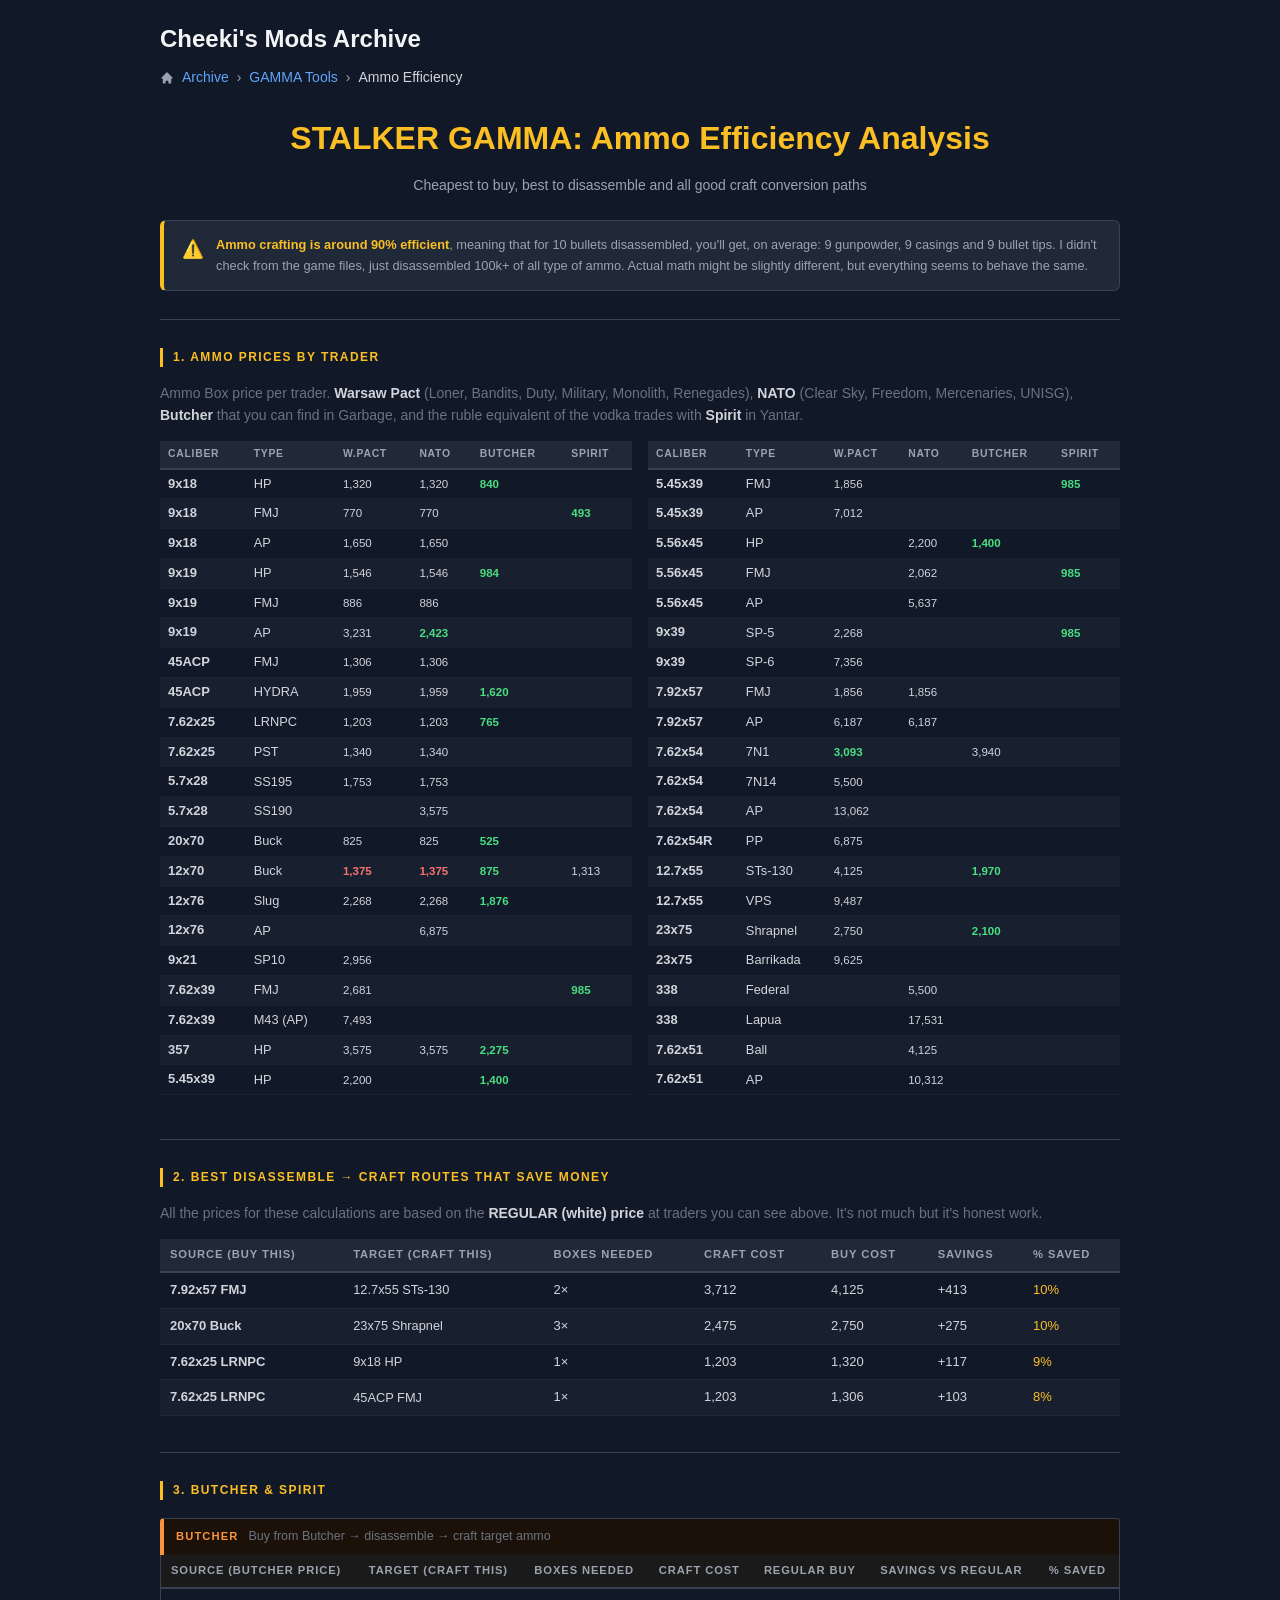
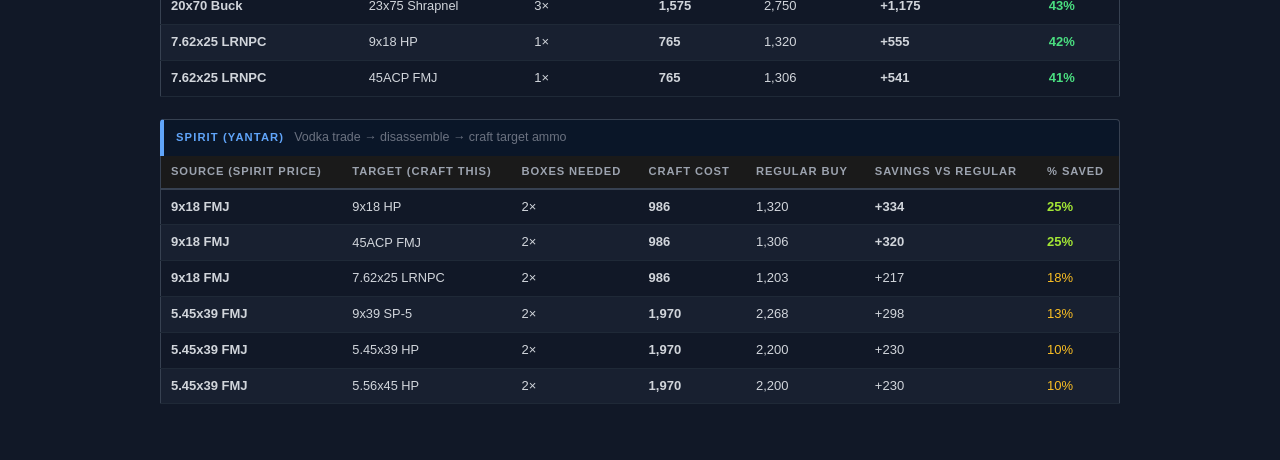
==== commit e1714a2a: "Add files via upload" ====
--- a/GAMMA/Ammo_Efficiency.html
+++ b/GAMMA/Ammo_Efficiency.html
@@ -276,6 +276,60 @@
   /* ── Gain tiers (source ammo color + badge) ── */
   .swap-table tr.separator td { border-bottom: 1px dashed #374151; padding: 0; height: 1px; background: transparent; }
 
+  /* ── Butcher / Spirit section ── */
+  .special-section-note {
+    background: #111827; border: 1px solid #374151;
+    border-left: 4px solid #fb923c; border-radius: 6px;
+    padding: 14px 18px; margin-bottom: 20px;
+    font-size: 0.8rem; color: #9ca3af; line-height: 1.6;
+  }
+  .special-section-note strong { color: #f3f4f6; }
+  .special-section-note .tag-butcher {
+    display: inline-block; background: #431407; color: #fdba74;
+    border: 1px solid #c2410c; border-radius: 3px;
+    padding: 1px 6px; font-size: 0.65rem; font-weight: 700;
+    letter-spacing: 0.06em; text-transform: uppercase; margin-right: 4px;
+  }
+  .special-section-note .tag-spirit {
+    display: inline-block; background: #0c2a4a; color: #93c5fd;
+    border: 1px solid #1d4ed8; border-radius: 3px;
+    padding: 1px 6px; font-size: 0.65rem; font-weight: 700;
+    letter-spacing: 0.06em; text-transform: uppercase; margin-right: 4px;
+  }
+  .special-sub-header {
+    display: flex; align-items: center; gap: 10px;
+    padding: 8px 12px; border-radius: 4px 4px 0 0;
+    margin-top: 18px; margin-bottom: 0;
+    border: 1px solid #374151; border-bottom: none;
+  }
+  .special-sub-header.butcher { background: #1c1109; border-left: 4px solid #fb923c; }
+  .special-sub-header.spirit  { background: #0a1628; border-left: 4px solid #60a5fa; }
+  .special-sub-header span.label {
+    font-size: 0.7rem; font-weight: 700; letter-spacing: 0.1em;
+    text-transform: uppercase;
+  }
+  .special-sub-header.butcher span.label { color: #fb923c; }
+  .special-sub-header.spirit  span.label { color: #60a5fa; }
+  .special-sub-header span.desc { font-size: 0.78rem; color: #6b7280; }
+  .special-table {
+    width: 100%; border-collapse: collapse; font-size: 0.8125rem;
+    margin-bottom: 8px; border: 1px solid #374151; border-top: none;
+  }
+  .special-table th {
+    background: #1a1a1a; color: #9ca3af; font-size: 0.7rem;
+    letter-spacing: 0.08em; text-transform: uppercase;
+    padding: 7px 10px; text-align: left;
+    border-bottom: 2px solid #374151; font-weight: 600;
+  }
+  .special-table td { padding: 7px 10px; border-bottom: 1px solid #1f2937; vertical-align: middle; color: #d1d5db; }
+  .special-table tbody tr:nth-child(even) td { background: #182030; }
+  .special-table tr:hover td { background: #1a2535; }
+  .price-source-butcher { color: #fb923c; font-weight: 700; }
+  .price-source-spirit  { color: #60a5fa; font-weight: 700; }
+  .save-high-new { color: #4ade80; font-weight: 700; }
+  .save-med-new  { color: #a3e635; font-weight: 600; }
+  .save-low-new  { color: #fbbf24; }
+
   /* ── Responsive ── */
   @media (max-width: 768px) {
     .info-grid-3, .info-grid-2 { grid-template-columns: 1fr; }
@@ -306,20 +360,27 @@
     </svg>
     <a href="https://cheeki.zone" style="color:#60a5fa;">Archive</a>
     <span class="breadcrumb-separator">›</span>
-    <a href="../Gamma_Tools.html" style="color:#60a5fa;">GAMMA Tools</a>
+    <a href="../index.html" style="color:#60a5fa;">GAMMA Tools</a>
     <span class="breadcrumb-separator">›</span>
     <span style="color:#d1d5db;">Ammo Efficiency</span>
   </nav>
 
   <h1 class="page-title">STALKER GAMMA: Ammo Efficiency Analysis</h1>
-  <p class="page-subtitle">Cheapest to buy, best to disassemble and all worthy craft conversions</p>
+  <p class="page-subtitle">Cheapest to buy, best to disassemble and all good craft conversion paths</p>
+
+  <div style="background:#1f2937;border:1px solid #374151;border-left:4px solid #fbbf24;border-radius:6px;padding:14px 18px;margin-bottom:24px;display:flex;gap:12px;align-items:flex-start;">
+    <span style="font-size:1.1rem;flex-shrink:0;">⚠️</span>
+    <div style="font-size:0.8rem;color:#9ca3af;line-height:1.6;">
+      <b style="color:#fbbf24;">Ammo crafting is around 90% efficient</b>, meaning that for 10 bullets disassembled, you'll get, on average: 9 gunpowder, 9 casings and 9 bullet tips. I didn't check from the game files, just disassembled 100k+ of all type of ammo. Actual math might be slightly different, but everything seems to behave the same.
+    </div>
+  </div>
 
   <hr class="section-divider">
 
   <!-- SECTION 0: Trader Price Comparison -->
   <div class="rankings-section">
     <div class="section-title">1. Ammo Prices by Trader</div>
-    <p class="section-intro">Ammo Box price per trader. <b style="color:#d1d5db;">W.pact</b> (Loner, Bandits, Duty, Military, Monolith, Renegades), <b style="color:#d1d5db;">NATO</b> (Clear Sky, Freedom, Mercenaries, UNISG), <b style="color:#d1d5db;">Butcher</b> that you can find in Garbage, and the ruble equivalent of the vodka trades with <b style="color:#d1d5db;">Spirit</b> in Yantar.</p>
+    <p class="section-intro">Ammo Box price per trader. <b style="color:#d1d5db;">Warsaw Pact</b> (Loner, Bandits, Duty, Military, Monolith, Renegades), <b style="color:#d1d5db;">NATO</b> (Clear Sky, Freedom, Mercenaries, UNISG), <b style="color:#d1d5db;">Butcher</b> that you can find in Garbage, and the ruble equivalent of the vodka trades with <b style="color:#d1d5db;">Spirit</b> in Yantar.</p>
     <div style="display:flex;gap:16px;align-items:flex-start;">
 
       <!-- LEFT HALF -->
@@ -381,309 +442,14 @@
     </div>
   </div>
 
+
   <hr class="section-divider">
 
-  <!-- SECTION 0: Direct 1:1 Interchangeable Reference -->
-  <div class="rankings-section swap-section">
-    <div class="section-title">2. 1-for-1 Conversion</div>
+  <!-- SECTION 2: Disassemble → Craft Routes -->
+  <div class="rankings-section">
+    <div class="section-title">2. Best Disassemble → Craft Routes That Save Money</div>
     <p class="section-intro">
-      Every ammo box that can be directly "turned" into something else. Dissasembling it gives you exactly the materials for the next one.
-      Ranked by <u>most money saved by craft</u> (but <b style="color:#d1d5db;">not by power or usefulness, you'd be the judge of what you need in your situation</b>).
-    </p>
-
-    <!-- ═══════════════════════════════════════════════════════
-         CLUSTER 1  PISTOL / HANDGUN  (Blue GP + HG)
-         ═══════════════════════════════════════════════════════ -->
-    <div class="swap-cluster">
-      <div class="swap-cluster-header blue">
-        <div>
-          <div class="swap-cluster-name">Pistol / Handgun</div>
-        </div>
-
-      </div>
-      <table class="swap-table">
-        <thead>
-          <tr>
-            <th>Starting Ammo</th>
-            <th>Target Ammo</th>
-            <th>Craft Path</th>
-          </tr>
-        </thead>
-        <tbody>
-          <tr class="bidir">
-            <td><span class="cal">9x18 FMJ</span></td>
-            <td><div class="swap-targets">
-              <span class="swap-tag swap-tag-t1">9x18 HP</span>
-              <span class="swap-tag swap-tag-t2">45ACP FMJ</span>
-              <span class="swap-tag swap-tag-t3">7.62x25 LRNPC</span>
-              <span class="swap-tag swap-tag-t5">9x19 FMJ</span>
-            </div></td>
-            <td><span class="badge-bidir">↔ Both Ways</span></td>
-          </tr>
-          <tr class="bidir">
-            <td><span class="cal">9x19 FMJ</span></td>
-            <td><div class="swap-targets">
-              <span class="swap-tag swap-tag-t1">9x18 HP</span>
-              <span class="swap-tag swap-tag-t2">45ACP FMJ</span>
-              <span class="swap-tag swap-tag-t3">7.62x25 LRNPC</span>
-              <span class="swap-tag swap-tag-t5">9x18 FMJ</span>
-            </div></td>
-            <td><span class="badge-bidir">↔ Both Ways</span></td>
-          </tr>
-          <tr class="bidir">
-            <td><span class="cal">7.62x25 LRNPC</span></td>
-            <td><div class="swap-targets">
-              <span class="swap-tag swap-tag-t1">9x18 HP</span>
-              <span class="swap-tag swap-tag-t2">45ACP FMJ</span>
-              <span class="swap-tag swap-tag-t3">9x19 FMJ</span>
-              <span class="swap-tag swap-tag-t5">9x18 FMJ</span>
-            </div></td>
-            <td><span class="badge-bidir">↔ Both Ways</span></td>
-          </tr>
-          <tr class="bidir">
-            <td><span class="cal">45ACP FMJ</span></td>
-            <td><div class="swap-targets">
-              <span class="swap-tag swap-tag-t1">9x18 HP</span>
-              <span class="swap-tag swap-tag-t2">7.62x25 LRNPC</span>
-              <span class="swap-tag swap-tag-t3">9x19 FMJ</span>
-              <span class="swap-tag swap-tag-t5">9x18 FMJ</span>
-            </div></td>
-            <td><span class="badge-bidir">↔ Both Ways</span></td>
-          </tr>
-          <tr class="bidir">
-            <td><span class="cal">9x18 HP</span></td>
-            <td><div class="swap-targets">
-              <span class="swap-tag swap-tag-t1">45ACP FMJ</span>
-              <span class="swap-tag swap-tag-t2">7.62x25 LRNPC</span>
-              <span class="swap-tag swap-tag-t3">9x19 FMJ</span>
-              <span class="swap-tag swap-tag-t5">9x18 FMJ</span>
-            </div></td>
-            <td><span class="badge-bidir">↔ Both Ways</span></td>
-          </tr>
-          <!-- separator -->
-          <tr class="oneway">
-            <td><span class="cal">7.62x25 PST</span></td>
-            <td><div class="swap-targets">
-              <span class="swap-tag swap-tag-t1">9x18 HP</span>
-              <span class="swap-tag swap-tag-t2">45ACP FMJ</span>
-              <span class="swap-tag swap-tag-t3">7.62x25 LRNPC</span>
-              <span class="swap-tag swap-tag-t4">9x19 FMJ</span>
-              <span class="swap-tag swap-tag-t5">9x18 FMJ</span>
-            </div></td>
-            <td><span class="badge-oneway">→ One-way</span></td>
-          </tr>
-          <tr class="oneway">
-            <td><span class="cal">9x19 HP</span></td>
-            <td><div class="swap-targets">
-              <span class="swap-tag swap-tag-t1">9x18 HP</span>
-              <span class="swap-tag swap-tag-t2">45ACP FMJ</span>
-              <span class="swap-tag swap-tag-t3">7.62x25 LRNPC</span>
-              <span class="swap-tag swap-tag-t4">9x19 FMJ</span>
-              <span class="swap-tag swap-tag-t5">9x18 FMJ</span>
-            </div></td>
-            <td><span class="badge-oneway">→ One-way</span></td>
-          </tr>
-          <tr class="oneway">
-            <td><span class="cal">5.7x28 SS195</span></td>
-            <td><div class="swap-targets">
-              <span class="swap-tag swap-tag-t1">9x18 HP</span>
-              <span class="swap-tag swap-tag-t2">45ACP FMJ</span>
-              <span class="swap-tag swap-tag-t3">7.62x25 LRNPC</span>
-              <span class="swap-tag swap-tag-t4">9x19 FMJ</span>
-              <span class="swap-tag swap-tag-t5">9x18 FMJ</span>
-            </div></td>
-            <td><span class="badge-oneway">→ One-way</span></td>
-          </tr>
-          <tr class="oneway">
-            <td><span class="cal">45ACP HYDRA</span></td>
-            <td><div class="swap-targets">
-              <span class="swap-tag swap-tag-t1">9x18 HP</span>
-              <span class="swap-tag swap-tag-t2">45ACP FMJ</span>
-              <span class="swap-tag swap-tag-t3">7.62x25 LRNPC</span>
-              <span class="swap-tag swap-tag-t4">9x19 FMJ</span>
-              <span class="swap-tag swap-tag-t5">9x18 FMJ</span>
-            </div></td>
-            <td><span class="badge-oneway">→ One-way</span></td>
-          </tr>
-        </tbody>
-      </table>
-    </div>
-
-    <!-- ═══════════════════════════════════════════════════════
-         CLUSTER 2  SMALL RIFLE  (Green GP + AR)
-         ═══════════════════════════════════════════════════════ -->
-    <div class="swap-cluster">
-      <div class="swap-cluster-header" style="border-left-color:#4ade80;">
-        <div>
-          <div class="swap-cluster-name">Small Rifles / AR</div>
-        </div>
-
-      </div>
-      <table class="swap-table">
-        <thead>
-          <tr>
-            <th>Starting Ammo</th>
-            <th>Target Ammo</th>
-            <th>Craft Path</th>
-          </tr>
-        </thead>
-        <tbody>
-          <tr class="bidir">
-            <td><span class="cal">5.45x39 FMJ</span></td>
-            <td><div class="swap-targets">
-              <span class="swap-tag swap-tag-t1">9x39 SP-5</span>
-              <span class="swap-tag swap-tag-t2">5.45x39 HP</span>
-              <span class="swap-tag swap-tag-t2">5.56x45 HP</span>
-              <span class="swap-tag swap-tag-t5">5.56x45 FMJ</span>
-            </div></td>
-            <td><span class="badge-bidir">↔ Both Ways</span></td>
-          </tr>
-          <tr class="bidir">
-            <td><span class="cal">5.56x45 FMJ</span></td>
-            <td><div class="swap-targets">
-              <span class="swap-tag swap-tag-t1">9x39 SP-5</span>
-              <span class="swap-tag swap-tag-t2">5.45x39 HP</span>
-              <span class="swap-tag swap-tag-t2">5.56x45 HP</span>
-              <span class="swap-tag swap-tag-t5">5.45x39 FMJ</span>
-            </div></td>
-            <td><span class="badge-bidir">↔ Both Ways</span></td>
-          </tr>
-          <tr class="bidir">
-            <td><span class="cal">5.45x39 HP</span></td>
-            <td><div class="swap-targets">
-              <span class="swap-tag swap-tag-t1">9x39 SP-5</span>
-              <span class="swap-tag swap-tag-t2">5.56x45 HP</span>
-              <span class="swap-tag swap-tag-t3">5.56x45 FMJ</span>
-              <span class="swap-tag swap-tag-t5">5.45x39 FMJ</span>
-            </div></td>
-            <td><span class="badge-bidir">↔ Both Ways</span></td>
-          </tr>
-          <tr class="bidir">
-            <td><span class="cal">5.56x45 HP</span></td>
-            <td><div class="swap-targets">
-              <span class="swap-tag swap-tag-t1">9x39 SP-5</span>
-              <span class="swap-tag swap-tag-t2">5.45x39 HP</span>
-              <span class="swap-tag swap-tag-t3">5.56x45 FMJ</span>
-              <span class="swap-tag swap-tag-t5">5.45x39 FMJ</span>
-            </div></td>
-            <td><span class="badge-bidir">↔ Both Ways</span></td>
-          </tr>
-          <tr class="bidir">
-            <td><span class="cal">9x39 SP-5</span></td>
-            <td><div class="swap-targets">
-              <span class="swap-tag swap-tag-t1">5.45x39 HP</span>
-              <span class="swap-tag swap-tag-t1">5.56x45 HP</span>
-              <span class="swap-tag swap-tag-t3">5.56x45 FMJ</span>
-              <span class="swap-tag swap-tag-t5">5.45x39 FMJ</span>
-            </div></td>
-            <td><span class="badge-bidir">↔ Both Ways</span></td>
-          </tr>
-          <!-- separator -->
-          <tr class="oneway">
-            <td><span class="cal">7.62x39 FMJ</span></td>
-            <td><div class="swap-targets">
-              <span class="swap-tag swap-tag-t1">9x39 SP-5</span>
-              <span class="swap-tag swap-tag-t2">5.45x39 HP</span>
-              <span class="swap-tag swap-tag-t2">5.56x45 HP</span>
-              <span class="swap-tag swap-tag-t4">5.56x45 FMJ</span>
-              <span class="swap-tag swap-tag-t5">5.45x39 FMJ</span>
-            </div></td>
-            <td><span class="badge-oneway">→ One-way</span></td>
-          </tr>
-        </tbody>
-      </table>
-      <div class="note-box">
-        <b>⚠ Never buy 7.62x39 FMJ specifically to convert it.</b> It costs more than every single ammo it converts into  SP-5 is 2,268, 5.45x39 FMJ is 1,856, and so on. Only disassemble and convert it if it's ammo you looted in the field and don't plan to use.
-      </div>
-    </div>
-
-    <!-- ═══════════════════════════════════════════════════════
-         CLUSTER 3  BIG RIFLE  (Red GP + RF)
-         ═══════════════════════════════════════════════════════ -->
-    <div class="swap-cluster">
-      <div class="swap-cluster-header red">
-        <div>
-          <div class="swap-cluster-name">Big Rifles</div>
-        </div>
-
-      </div>
-      <table class="swap-table">
-        <thead>
-          <tr>
-            <th>Starting Ammo</th>
-            <th>Target Ammo</th>
-            <th>Craft Path</th>
-          </tr>
-        </thead>
-        <tbody>
-          <tr class="bidir">
-            <td><span class="cal">7.92x57 FMJ</span></td>
-            <td><div class="swap-targets">
-              <span class="swap-tag swap-tag-t1">12.7x55 STs-130</span>
-              <span class="swap-tag swap-tag-t5">7.62x54 7N1</span>
-            </div></td>
-            <td><span class="badge-bidir">↔ Both Ways</span></td>
-          </tr>
-          <tr class="bidir">
-            <td><span class="cal">7.62x54 7N1</span></td>
-            <td><div class="swap-targets">
-              <span class="swap-tag swap-tag-t1">12.7x55 STs-130</span>
-              <span class="swap-tag swap-tag-t5">7.92x57 FMJ</span>
-            </div></td>
-            <td><span class="badge-bidir">↔ Both Ways</span></td>
-          </tr>
-          <tr class="bidir">
-            <td><span class="cal">12.7x55 STs-130</span></td>
-            <td><div class="swap-targets">
-              <span class="swap-tag swap-tag-t1">7.62x54 7N1</span>
-              <span class="swap-tag swap-tag-t5">7.92x57 FMJ</span>
-            </div></td>
-            <td><span class="badge-bidir">↔ Both Ways</span></td>
-          </tr>
-          <!-- separator -->
-          <tr class="oneway">
-            <td><span class="cal">7.62x51 Ball</span></td>
-            <td><div class="swap-targets">
-              <span class="swap-tag swap-tag-t1">12.7x55 STs-130</span>
-              <span class="swap-tag swap-tag-t3">7.62x54 7N1</span>
-              <span class="swap-tag swap-tag-t5">7.92x57 FMJ</span>
-            </div></td>
-            <td><span class="badge-oneway">→ One-way</span></td>
-          </tr>
-          <tr class="oneway">
-            <td><span class="cal">7.62x54 7N14</span></td>
-            <td><div class="swap-targets">
-              <span class="swap-tag swap-tag-t1">12.7x55 STs-130</span>
-              <span class="swap-tag swap-tag-t3">7.62x54 7N1</span>
-              <span class="swap-tag swap-tag-t5">7.92x57 FMJ</span>
-            </div></td>
-            <td><span class="badge-oneway">→ One-way</span></td>
-          </tr>
-          <tr class="oneway">
-            <td><span class="cal">7.62x54R PP</span></td>
-            <td><div class="swap-targets">
-              <span class="swap-tag swap-tag-t1">12.7x55 STs-130</span>
-              <span class="swap-tag swap-tag-t3">7.62x54 7N1</span>
-              <span class="swap-tag swap-tag-t5">7.92x57 FMJ</span>
-            </div></td>
-            <td><span class="badge-oneway">→ One-way</span></td>
-          </tr>
-        </tbody>
-      </table>
-    </div>
-    <div class="note-box">
-      <b>⚠ AP ammo is never directly interchangeable, there's no "free swap".</b> All AP calibers yield AP bullet tips when disassembled, but every AP craft recipe costs far more than one box provides (2× to 7× the GP, casings, and tips).
-    </div>
-
-  </div>
-
-  <hr class="section-divider">
-
-  <!-- SECTION 1: Disassemble → Craft Routes -->
-  <div class="rankings-section">
-    <div class="section-title">3. Best Disassemble → Craft Routes That Save Money</div>
-    <p class="section-intro">
-      All the prices for these calculations are based on the <b style="color:#d1d5db;">REGULAR (white) price</b> at traders you can see above, for simplicity sake. It means for example that the first craft of this list using 9x18 will be EVEN BETTER if you get the ammo at Butcher.
+      All the prices for these calculations are based on the <b style="color:#d1d5db;">REGULAR (white) price</b> at traders you can see above. It's not much but it's honest work.
     </p>
     <table class="rankings-table">
       <thead>
@@ -698,98 +464,10 @@
         </tr>
       </thead>
       <tbody>
-        <!-- THE BIG MISSING ROUTE -->
-        <tr>
-          <td class="cal">9x18 FMJ</td><td class="ammo-type">357 HP</td>
-          <td>2×</td><td>1,540</td><td>3,575</td>
-          <td class="save-high">+2,035</td><td><span class="save-high">57%</span></td>
-        </tr>
-        <tr><td class="cal">7.92x57 FMJ</td><td class="ammo-type">12.7x55 STs-130</td><td>1×</td><td>1,856</td><td>4,125</td><td class="save-high">+2,269</td><td><span class="save-high">55%</span></td></tr>
-        <tr>
-          <td class="cal">9x19 FMJ</td><td class="ammo-type">357 HP</td>
-          <td>2×</td><td>1,772</td><td>3,575</td>
-          <td class="save-high">+1,803</td><td><span class="save-high">50%</span></td>
-        </tr>
-        <tr><td class="cal">7.92x57 FMJ</td><td class="ammo-type">7.62x54R PP</td><td>2×</td><td>3,712</td><td>6,875</td><td class="save-high">+3,163</td><td><span class="save-high">46%</span></td></tr>
-        <tr><td class="cal">9x18 FMJ</td><td class="ammo-type">9x18 HP</td><td>1×</td><td>770</td><td>1,320</td><td class="save-high">+550</td><td><span class="save-high">42%</span></td></tr>
-        <tr><td class="cal">9x18 FMJ</td><td class="ammo-type">45ACP FMJ</td><td>1×</td><td>770</td><td>1,306</td><td class="save-high">+536</td><td><span class="save-high">41%</span></td></tr>
-        <tr><td class="cal">7.92x57 FMJ</td><td class="ammo-type">7.62x54 7N1</td><td>1×</td><td>1,856</td><td>3,093</td><td class="save-high">+1,237</td><td><span class="save-high">40%</span></td></tr>
-        <tr>
-          <td class="cal">20x70 Buck</td><td class="ammo-type">23x75 Shrapnel</td>
-          <td>2×</td><td>1,650</td><td>2,750</td>
-          <td class="save-high">+1,100</td><td><span class="save-high">40%</span></td>
-        </tr>
-        <tr><td class="cal">9x18 FMJ</td><td class="ammo-type">7.62x25 LRNPC</td><td>1×</td><td>770</td><td>1,203</td><td class="save-high">+433</td><td><span class="save-high">36%</span></td></tr>
-        <tr><td class="cal">9x19 FMJ</td><td class="ammo-type">9x18 HP</td><td>1×</td><td>886</td><td>1,320</td><td class="save-med">+434</td><td><span class="save-med">33%</span></td></tr>
-        <tr>
-          <td class="cal">7.62x25 LRNPC</td><td class="ammo-type">357 HP</td>
-          <td>2×</td><td>2,406</td><td>3,575</td>
-          <td class="save-med">+1,169</td><td><span class="save-med">33%</span></td>
-        </tr>
-        <tr><td class="cal">7.92x57 FMJ</td><td class="ammo-type">7.62x54 7N14</td><td>2×</td><td>3,712</td><td>5,500</td><td class="save-med">+1,788</td><td><span class="save-med">33%</span></td></tr>
-        <tr><td class="cal">9x19 FMJ</td><td class="ammo-type">45ACP FMJ</td><td>1×</td><td>886</td><td>1,306</td><td class="save-med">+420</td><td><span class="save-med">32%</span></td></tr>
-        <tr>
-          <td class="cal">45ACP FMJ</td><td class="ammo-type">357 HP</td>
-          <td>2×</td><td>2,612</td><td>3,575</td>
-          <td class="save-med">+963</td><td><span class="save-med">27%</span></td>
-        </tr>
-        <tr><td class="cal">9x19 FMJ</td><td class="ammo-type">7.62x25 LRNPC</td><td>1×</td><td>886</td><td>1,203</td><td class="save-med">+317</td><td><span class="save-med">26%</span></td></tr>
-        <tr>
-          <td class="cal">9x18 HP</td><td class="ammo-type">357 HP</td>
-          <td>2×</td><td>2,640</td><td>3,575</td>
-          <td class="save-med">+935</td><td><span class="save-med">26%</span></td>
-        </tr>
-        <tr>
-          <td class="cal">7.62x25 PST</td><td class="ammo-type">357 HP</td>
-          <td>2×</td><td>2,680</td><td>3,575</td>
-          <td class="save-med">+895</td><td><span class="save-med">25%</span></td>
-        </tr>
-        <tr><td class="cal">7.62x54 7N1</td><td class="ammo-type">12.7x55 STs-130</td><td>1×</td><td>3,093</td><td>4,125</td><td class="save-med">+1,032</td><td><span class="save-med">25%</span></td></tr>
-        <tr><td class="cal">9x18 FMJ</td><td class="ammo-type">45ACP HYDRA</td><td>2×</td><td>1,540</td><td>1,959</td><td class="save-med">+419</td><td><span class="save-med">21%</span></td></tr>
-        <tr><td class="cal">5.45x39 FMJ</td><td class="ammo-type">9x39 SP-5</td><td>1×</td><td>1,856</td><td>2,268</td><td class="save-low">+412</td><td><span class="save-low">18%</span></td></tr>
-        <tr><td class="cal">5.45x39 FMJ</td><td class="ammo-type">5.45x39 HP</td><td>1×</td><td>1,856</td><td>2,200</td><td class="save-low">+344</td><td><span class="save-low">16%</span></td></tr>
-        <tr><td class="cal">5.45x39 FMJ</td><td class="ammo-type">5.56x45 HP</td><td>1×</td><td>1,856</td><td>2,200</td><td class="save-low">+344</td><td><span class="save-low">16%</span></td></tr>
-        <tr><td class="cal">9x18 FMJ</td><td class="ammo-type">9x19 FMJ</td><td>1×</td><td>770</td><td>886</td><td class="save-low">+116</td><td><span class="save-low">13%</span></td></tr>
-        <tr>
-          <td class="cal">9x19 HP</td><td class="ammo-type">357 HP</td>
-          <td>2×</td><td>3,092</td><td>3,575</td>
-          <td class="save-low">+483</td><td><span class="save-low">14%</span></td>
-        </tr>
-        <tr><td class="cal">9x18 FMJ</td><td class="ammo-type">5.7x28 SS195</td><td>2×</td><td>1,540</td><td>1,753</td><td class="save-low">+213</td><td><span class="save-low">12%</span></td></tr>
-        <tr><td class="cal">7.62x54 7N1</td><td class="ammo-type">7.62x54R PP</td><td>2×</td><td>6,186</td><td>6,875</td><td class="save-low">+689</td><td><span class="save-low">10%</span></td></tr>
-        <tr><td class="cal">7.92x57 FMJ</td><td class="ammo-type">7.62x51 Ball</td><td>2×</td><td>3,712</td><td>4,125</td><td class="save-low">+413</td><td><span class="save-low">10%</span></td></tr>
-        <tr><td class="cal">5.45x39 FMJ</td><td class="ammo-type">5.56x45 FMJ</td><td>1×</td><td>1,856</td><td>2,062</td><td class="save-low">+206</td><td><span class="save-low">10%</span></td></tr>
-        <tr>
-          <td class="cal">9x19 FMJ</td><td class="ammo-type">45ACP HYDRA</td>
-          <td>2×</td><td>1,772</td><td>1,959</td>
-          <td class="save-low">+187</td><td><span class="save-low">10%</span></td>
-        </tr>
-        <tr><td class="cal">5.56x45 FMJ</td><td class="ammo-type">9x39 SP-5</td><td>1×</td><td>2,062</td><td>2,268</td><td class="save-low">+206</td><td><span class="save-low">9%</span></td></tr>
+        <tr><td class="cal">7.92x57 FMJ</td><td class="ammo-type">12.7x55 STs-130</td><td>2×</td><td>3,712</td><td>4,125</td><td class="save-low">+413</td><td><span class="save-low">10%</span></td></tr>
+        <tr><td class="cal">20x70 Buck</td><td class="ammo-type">23x75 Shrapnel</td><td>3×</td><td>2,475</td><td>2,750</td><td class="save-low">+275</td><td><span class="save-low">10%</span></td></tr>
         <tr><td class="cal">7.62x25 LRNPC</td><td class="ammo-type">9x18 HP</td><td>1×</td><td>1,203</td><td>1,320</td><td class="save-low">+117</td><td><span class="save-low">9%</span></td></tr>
         <tr><td class="cal">7.62x25 LRNPC</td><td class="ammo-type">45ACP FMJ</td><td>1×</td><td>1,203</td><td>1,306</td><td class="save-low">+103</td><td><span class="save-low">8%</span></td></tr>
-        <tr>
-          <td class="cal">5.56x45 FMJ</td><td class="ammo-type">5.56x45 HP</td>
-          <td>1×</td><td>2,062</td><td>2,200</td>
-          <td class="save-low">+138</td><td><span class="save-low">6%</span></td>
-        </tr>
-        <tr>
-          <td class="cal">5.56x45 FMJ</td><td class="ammo-type">5.45x39 HP</td>
-          <td>1×</td><td>2,062</td><td>2,200</td>
-          <td class="save-low">+138</td><td><span class="save-low">6%</span></td>
-        </tr>
-        <tr><td class="cal">5.56x45 HP</td><td class="ammo-type">9x39 SP-5</td><td>1×</td><td>2,200</td><td>2,268</td><td class="save-trivial">+68</td><td><span class="save-trivial">3%</span></td></tr>
-        <tr><td class="cal">5.45x39 HP</td><td class="ammo-type">9x39 SP-5</td><td>1×</td><td>2,200</td><td>2,268</td><td class="save-trivial">+68</td><td><span class="save-trivial">3%</span></td></tr>
-        <tr>
-          <td class="cal">5.7x28 SS195</td><td class="ammo-type">357 HP</td>
-          <td>2×</td><td>3,506</td><td>3,575</td>
-          <td class="save-trivial">+69</td><td><span class="save-trivial">2%</span></td>
-        </tr>
-        <tr><td class="cal">45ACP FMJ</td><td class="ammo-type">9x18 HP</td><td>1×</td><td>1,306</td><td>1,320</td><td class="save-trivial">+14</td><td><span class="save-trivial">1%</span></td></tr>
-        <tr>
-          <td class="cal">9x18 FMJ</td><td class="ammo-type">9x19 HP</td>
-          <td>2×</td><td>1,540</td><td>1,546</td>
-          <td class="save-trivial">+6</td><td><span class="save-trivial">0%</span></td>
-        </tr>
       </tbody>
     </table>
 
@@ -797,80 +475,137 @@
 
   <hr class="section-divider">
 
+  <!-- SECTION 3: Butcher & Spirit Routes -->
   <div class="rankings-section">
-    <div class="note-box">
-      <b>⚠ You can't craft AP ammo on a discount by buying from Traders.</b> AP bullet tips are a real bottleneck, as they only come from disassembling other AP ammo, and there is no cheap type you can buy from traders that could supply them. The only time you would disassemble and craft AP ammo is if you have big stacks of unused ammo you're not planning on using, and want to convert to something else.
+    <div class="section-title">3. Butcher &amp; Spirit</div>
+
+    <!-- Butcher Routes -->
+    <div class="special-sub-header butcher">
+      <span class="label">Butcher</span>
+      <span class="desc">Buy from Butcher → disassemble → craft target ammo</span>
     </div>
-  </div>
-
-  <hr class="section-divider">
-
-  <!-- SECTION 7: Full Price Table -->
-  <div class="rankings-section">
-    <div class="section-title">4. Buy or Craft? Final Summary</div>
-    <table class="rankings-table">
+    <table class="special-table">
       <thead>
         <tr>
-          <th>Category</th>
-          <th>Caliber</th>
-          <th>Type</th>
-          <th>Tier</th>
-          <th>Box Qty</th>
-          <th>Box Price</th>
-          <th>Cost/Bullet</th>
-          <th>Verdict</th>
+          <th>Source (Butcher price)</th>
+          <th>Target (craft this)</th>
+          <th>Boxes Needed</th>
+          <th>Craft Cost</th>
+          <th>Regular Buy</th>
+          <th>Savings vs Regular</th>
+          <th>% Saved</th>
         </tr>
       </thead>
       <tbody>
-        <!-- Pistol  grouped by caliber, HP→FMJ→AP order within each -->
-        <tr><td>Pistol</td><td class="cal">9x18</td><td class="ammo-type">FMJ</td><td class="tier-1">T1</td><td>15</td><td>770</td><td class="price-best">51</td><td><div class="verdict-cell"><span class="verdict-buy">Buy</span></div></td></tr>
-        <tr><td>Pistol</td><td class="cal">9x18</td><td class="ammo-type">HP</td><td class="tier-1">T1</td><td>15</td><td>1,320</td><td class="price-mid">88</td><td><div class="verdict-cell"><span class="verdict-craft">Craft</span><span class="verdict">from 9x18 FMJ</span></div></td></tr>
-        <tr><td>Pistol</td><td class="cal">9x18</td><td class="ammo-type">AP</td><td class="tier-1">T1</td><td>15</td><td>1,650</td><td class="price-mid">110</td><td><div class="verdict-cell"><span class="verdict-buy">Buy</span></div></td></tr>
-        <tr><td>Pistol</td><td class="cal">9x19</td><td class="ammo-type">FMJ</td><td class="tier-1">T1</td><td>15</td><td>886</td><td class="price-best">59</td><td><div class="verdict-cell"><span class="verdict-craft">Craft</span><span class="verdict">from 9x18 FMJ</span></div></td></tr>
-        <tr><td>Pistol</td><td class="cal">9x19</td><td class="ammo-type">HP</td><td class="tier-1">T1</td><td>15</td><td>1,546</td><td class="price-mid">103</td><td><div class="verdict-cell"><span class="verdict-buy">Buy</span></div></td></tr>
-        <tr><td>Pistol</td><td class="cal">9x19</td><td class="ammo-type">AP</td><td class="tier-2">T2</td><td>15</td><td>2,423</td><td class="price-mid">162</td><td><div class="verdict-cell"><span class="verdict-buy">Buy</span></div></td></tr>
-        <tr><td>Pistol</td><td class="cal">9x21</td><td class="ammo-type">SP10</td><td class="tier-3">T3</td><td>18</td><td>2,956</td><td class="price-bad">164</td><td><div class="verdict-cell"><span class="verdict-buy">Buy</span></div></td></tr>
-        <tr><td>Pistol</td><td class="cal">45ACP</td><td class="ammo-type">FMJ</td><td class="tier-1">T1</td><td>14</td><td>1,306</td><td class="price-mid">93</td><td><div class="verdict-cell"><span class="verdict-craft">Craft</span><span class="verdict">from 9x18 FMJ</span></div></td></tr>
-        <tr><td>Pistol</td><td class="cal">45ACP</td><td class="ammo-type">HYDRA</td><td class="tier-1">T1</td><td>14</td><td>1,959</td><td class="price-mid">140</td><td><div class="verdict-cell"><span class="verdict-craft">Craft</span><span class="verdict">from 9x18 FMJ</span></div></td></tr>
-        <tr><td>Pistol</td><td class="cal">5.7x28</td><td class="ammo-type">SS195</td><td class="tier-1">T1</td><td>20</td><td>1,753</td><td class="price-mid">88</td><td><div class="verdict-cell"><span class="verdict-craft">Craft</span><span class="verdict">from 9x18 FMJ</span></div></td></tr>
-        <tr><td>Pistol</td><td class="cal">5.7x28</td><td class="ammo-type">SS190</td><td class="tier-2">T2</td><td>20</td><td>3,575</td><td class="price-bad">179</td><td><div class="verdict-cell"><span class="verdict-buy">Buy</span></div></td></tr>
-        <tr><td>Pistol</td><td class="cal">7.62x25</td><td class="ammo-type">LRNPC</td><td class="tier-1">T1</td><td>16</td><td>1,203</td><td class="price-mid">75</td><td><div class="verdict-cell"><span class="verdict-craft">Craft</span><span class="verdict">from 9x18 FMJ</span></div></td></tr>
-        <tr><td>Pistol</td><td class="cal">7.62x25</td><td class="ammo-type">PST</td><td class="tier-1">T1</td><td>16</td><td>1,340</td><td class="price-mid">84</td><td><div class="verdict-cell"><span class="verdict-buy">Buy</span></div></td></tr>
-        <!-- Shotgun  grouped by caliber -->
-        <tr><td>Shotgun</td><td class="cal">20x70</td><td class="ammo-type">Buck</td><td class="tier-1">T1</td><td>10</td><td>825</td><td class="price-best">83</td><td><div class="verdict-cell"><span class="verdict-buy">Buy</span></div></td></tr>
-        <tr><td>Shotgun</td><td class="cal">12x70</td><td class="ammo-type">Buck</td><td class="tier-1">T1</td><td>10</td><td>1,375</td><td class="price-mid">138</td><td><div class="verdict-cell"><span class="verdict-buy">Buy</span></div></td></tr>
-        <tr><td>Shotgun</td><td class="cal">12x76</td><td class="ammo-type">Slug</td><td class="tier-2">T2</td><td>10</td><td>2,268</td><td class="price-bad">227</td><td><div class="verdict-cell"><span class="verdict-buy">Buy</span></div></td></tr>
-        <tr><td>Shotgun</td><td class="cal">12x76</td><td class="ammo-type">AP</td><td class="tier-3">T3</td><td>10</td><td>6,875</td><td class="price-bad">688</td><td><div class="verdict-cell"><span class="verdict-buy">Buy</span></div></td></tr>
-        <!-- Small Rifle  grouped by caliber, SP-5→SP-6, FMJ→HP→AP within each caliber -->
-        <tr><td>Small Rifle</td><td class="cal">5.45x39</td><td class="ammo-type">FMJ</td><td class="tier-2">T2</td><td>15</td><td>1,856</td><td class="price-best">124</td><td><div class="verdict-cell"><span class="verdict-buy">Buy</span></div></td></tr>
-        <tr><td>Small Rifle</td><td class="cal">5.45x39</td><td class="ammo-type">HP</td><td class="tier-3">T3</td><td>15</td><td>2,200</td><td class="price-mid">147</td><td><div class="verdict-cell"><span class="verdict-craft">Craft</span><span class="verdict">from 5.45x39 FMJ</span></div></td></tr>
-        <tr><td>Small Rifle</td><td class="cal">5.45x39</td><td class="ammo-type">AP</td><td class="tier-4">T4</td><td>15</td><td>7,012</td><td class="price-bad">468</td><td><div class="verdict-cell"><span class="verdict-buy">Buy</span></div></td></tr>
-        <tr><td>Small Rifle</td><td class="cal">5.56x45</td><td class="ammo-type">FMJ</td><td class="tier-2">T2</td><td>15</td><td>2,062</td><td class="price-best">138</td><td><div class="verdict-cell"><span class="verdict-craft">Craft</span><span class="verdict">from 5.45x39 FMJ</span></div></td></tr>
-        <tr><td>Small Rifle</td><td class="cal">5.56x45</td><td class="ammo-type">HP</td><td class="tier-3">T3</td><td>15</td><td>2,200</td><td class="price-mid">147</td><td><div class="verdict-cell"><span class="verdict-craft">Craft</span><span class="verdict">from 5.45x39 FMJ</span></div></td></tr>
-        <tr><td>Small Rifle</td><td class="cal">5.56x45</td><td class="ammo-type">AP</td><td class="tier-4">T4</td><td>15</td><td>5,637</td><td class="price-bad">376</td><td><div class="verdict-cell"><span class="verdict-buy">Buy</span></div></td></tr>
-        <tr><td>Small Rifle</td><td class="cal">7.62x39</td><td class="ammo-type">FMJ</td><td class="tier-1">T1</td><td>15</td><td>2,681</td><td class="price-mid">179</td><td><div class="verdict-cell"><span class="verdict-buy">Buy</span></div></td></tr>
-        <tr><td>Small Rifle</td><td class="cal">7.62x39</td><td class="ammo-type">M43 (AP)</td><td class="tier-5">T5</td><td>15</td><td>7,493</td><td class="price-bad">500</td><td><div class="verdict-cell"><span class="verdict-buy">Buy</span></div></td></tr>
-        <tr><td>Small Rifle</td><td class="cal">9x39</td><td class="ammo-type">SP-5</td><td class="tier-2">T2</td><td>14</td><td>2,268</td><td class="price-mid">162</td><td><div class="verdict-cell"><span class="verdict-craft">Craft</span><span class="verdict">from 5.45x39 FMJ</span></div></td></tr>
-        <tr><td>Small Rifle</td><td class="cal">9x39</td><td class="ammo-type">SP-6</td><td class="tier-5">T5</td><td>14</td><td>7,356</td><td class="price-bad">525</td><td><div class="verdict-cell"><span class="verdict-buy">Buy</span></div></td></tr>
-        <tr><td>Small Rifle</td><td class="cal">357</td><td class="ammo-type">HP</td><td class="tier-2">T2</td><td>13</td><td>3,575</td><td class="price-bad">275</td><td><div class="verdict-cell"><span class="verdict-craft">Craft</span><span class="verdict">from 9x18 FMJ</span></div></td></tr>
-        <!-- Big Rifle  grouped by caliber, FMJ→variants→AP order -->
-        <tr><td>Big Rifle</td><td class="cal">7.62x51</td><td class="ammo-type">Ball</td><td class="tier-4">T4</td><td>15</td><td>4,125</td><td class="price-mid">275</td><td><div class="verdict-cell"><span class="verdict-craft">Craft</span><span class="verdict">from 7.92x57 FMJ</span></div></td></tr>
-        <tr><td>Big Rifle</td><td class="cal">7.62x51</td><td class="ammo-type">AP</td><td class="tier-5">T5</td><td>15</td><td>10,312</td><td class="price-bad">688</td><td><div class="verdict-cell"><span class="verdict-buy">Buy</span></div></td></tr>
-        <tr><td>Big Rifle</td><td class="cal">7.62x54</td><td class="ammo-type">7N1</td><td class="tier-1">T1</td><td>10</td><td>3,093</td><td class="price-mid">309</td><td><div class="verdict-cell"><span class="verdict-craft">Craft</span><span class="verdict">from 7.92x57 FMJ</span></div></td></tr>
-        <tr><td>Big Rifle</td><td class="cal">7.62x54</td><td class="ammo-type">7N14</td><td class="tier-4">T4</td><td>10</td><td>5,500</td><td class="price-bad">550</td><td><div class="verdict-cell"><span class="verdict-craft">Craft</span><span class="verdict">from 7.92x57 FMJ</span></div></td></tr>
-        <tr><td>Big Rifle</td><td class="cal">7.62x54</td><td class="ammo-type">AP</td><td class="tier-5">T5</td><td>10</td><td>13,062</td><td class="price-bad">1,306</td><td><div class="verdict-cell"><span class="verdict-buy">Buy</span></div></td></tr>
-        <tr><td>Big Rifle</td><td class="cal">7.62x54R</td><td class="ammo-type">PP</td><td class="tier-4">T4</td><td>30</td><td>6,875</td><td class="price-best">229</td><td><div class="verdict-cell"><span class="verdict-craft">Craft</span><span class="verdict">from 7.92x57 FMJ</span></div></td></tr>
-        <tr><td>Big Rifle</td><td class="cal">7.92x57</td><td class="ammo-type">FMJ</td><td class="tier-1">T1</td><td>10</td><td>1,856</td><td class="price-best">186</td><td><div class="verdict-cell"><span class="verdict-buy">Buy</span></div></td></tr>
-        <tr><td>Big Rifle</td><td class="cal">7.92x57</td><td class="ammo-type">AP</td><td class="tier-2">T2</td><td>10</td><td>6,187</td><td class="price-bad">619</td><td><div class="verdict-cell"><span class="verdict-buy">Buy</span></div></td></tr>
-        <tr><td>Big Rifle</td><td class="cal">12.7x55</td><td class="ammo-type">STs-130</td><td class="tier-2">T2</td><td>10</td><td>4,125</td><td class="price-bad">413</td><td><div class="verdict-cell"><span class="verdict-craft">Craft</span><span class="verdict">from 7.92x57 FMJ</span></div></td></tr>
-        <tr><td>Big Rifle</td><td class="cal">12.7x55</td><td class="ammo-type">VPS</td><td class="tier-5">T5</td><td>10</td><td>9,487</td><td class="price-bad">949</td><td><div class="verdict-cell"><span class="verdict-buy">Buy</span></div></td></tr>
-        <tr><td>Big Rifle</td><td class="cal">23x75</td><td class="ammo-type">Shrapnel</td><td class="tier-2">T2</td><td>10</td><td>2,750</td><td class="price-mid">275</td><td><div class="verdict-cell"><span class="verdict-craft">Craft</span><span class="verdict">from 20x70 Buck</span></div></td></tr>
-        <tr><td>Big Rifle</td><td class="cal">23x75</td><td class="ammo-type">Barrikada</td><td class="tier-4">T4</td><td>10</td><td>9,625</td><td class="price-bad">963</td><td><div class="verdict-cell"><span class="verdict-buy">Buy</span></div></td></tr>
-        <tr><td>Big Rifle</td><td class="cal">338</td><td class="ammo-type">Federal</td><td class="tier-3">T3</td><td>10</td><td>5,500</td><td class="price-bad">550</td><td><div class="verdict-cell"><span class="verdict-buy">Buy</span></div></td></tr>
-        <tr><td>Big Rifle</td><td class="cal">338</td><td class="ammo-type">Lapua</td><td class="tier-4">T4</td><td>10</td><td>17,531</td><td class="price-bad">1,753</td><td><div class="verdict-cell"><span class="verdict-buy">Buy</span></div></td></tr>
+        <tr>
+          <td class="cal">20x70 Buck</td>
+          <td class="ammo-type">23x75 Shrapnel</td>
+          <td>3×</td>
+          <td class="price-source-butcher">1,575</td>
+          <td>2,750</td>
+          <td class="save-high-new">+1,175</td>
+          <td><span class="save-high-new">43%</span></td>
+        </tr>
+        <tr>
+          <td class="cal">7.62x25 LRNPC</td>
+          <td class="ammo-type">9x18 HP</td>
+          <td>1×</td>
+          <td class="price-source-butcher">765</td>
+          <td>1,320</td>
+          <td class="save-high-new">+555</td>
+          <td><span class="save-high-new">42%</span></td>
+        </tr>
+        <tr>
+          <td class="cal">7.62x25 LRNPC</td>
+          <td class="ammo-type">45ACP FMJ</td>
+          <td>1×</td>
+          <td class="price-source-butcher">765</td>
+          <td>1,306</td>
+          <td class="save-high-new">+541</td>
+          <td><span class="save-high-new">41%</span></td>
+        </tr>
       </tbody>
     </table>
+
+    <!-- Spirit Routes -->
+    <div class="special-sub-header spirit" style="margin-top:22px;">
+      <span class="label">Spirit (Yantar)</span>
+      <span class="desc">Vodka trade → disassemble → craft target ammo</span>
+    </div>
+    <table class="special-table">
+      <thead>
+        <tr>
+          <th>Source (Spirit price)</th>
+          <th>Target (craft this)</th>
+          <th>Boxes Needed</th>
+          <th>Craft Cost</th>
+          <th>Regular Buy</th>
+          <th>Savings vs Regular</th>
+          <th>% Saved</th>
+        </tr>
+      </thead>
+      <tbody>
+        <tr>
+          <td class="cal">9x18 FMJ</td>
+          <td class="ammo-type">9x18 HP</td>
+          <td>2×</td>
+          <td class="price-source-spirit">986</td>
+          <td>1,320</td>
+          <td class="save-med-new">+334</td>
+          <td><span class="save-med-new">25%</span></td>
+        </tr>
+        <tr>
+          <td class="cal">9x18 FMJ</td>
+          <td class="ammo-type">45ACP FMJ</td>
+          <td>2×</td>
+          <td class="price-source-spirit">986</td>
+          <td>1,306</td>
+          <td class="save-med-new">+320</td>
+          <td><span class="save-med-new">25%</span></td>
+        </tr>
+        <tr>
+          <td class="cal">9x18 FMJ</td>
+          <td class="ammo-type">7.62x25 LRNPC</td>
+          <td>2×</td>
+          <td class="price-source-spirit">986</td>
+          <td>1,203</td>
+          <td class="save-low-new">+217</td>
+          <td><span class="save-low-new">18%</span></td>
+        </tr>
+        <tr>
+          <td class="cal">5.45x39 FMJ</td>
+          <td class="ammo-type">9x39 SP-5</td>
+          <td>2×</td>
+          <td class="price-source-spirit">1,970</td>
+          <td>2,268</td>
+          <td class="save-low-new">+298</td>
+          <td><span class="save-low-new">13%</span></td>
+        </tr>
+        <tr>
+          <td class="cal">5.45x39 FMJ</td>
+          <td class="ammo-type">5.45x39 HP</td>
+          <td>2×</td>
+          <td class="price-source-spirit">1,970</td>
+          <td>2,200</td>
+          <td class="save-low-new">+230</td>
+          <td><span class="save-low-new">10%</span></td>
+        </tr>
+        <tr>
+          <td class="cal">5.45x39 FMJ</td>
+          <td class="ammo-type">5.56x45 HP</td>
+          <td>2×</td>
+          <td class="price-source-spirit">1,970</td>
+          <td>2,200</td>
+          <td class="save-low-new">+230</td>
+          <td><span class="save-low-new">10%</span></td>
+        </tr>
+      </tbody>
+    </table>
+
+
   </div>
+
+
 
 </div>
 
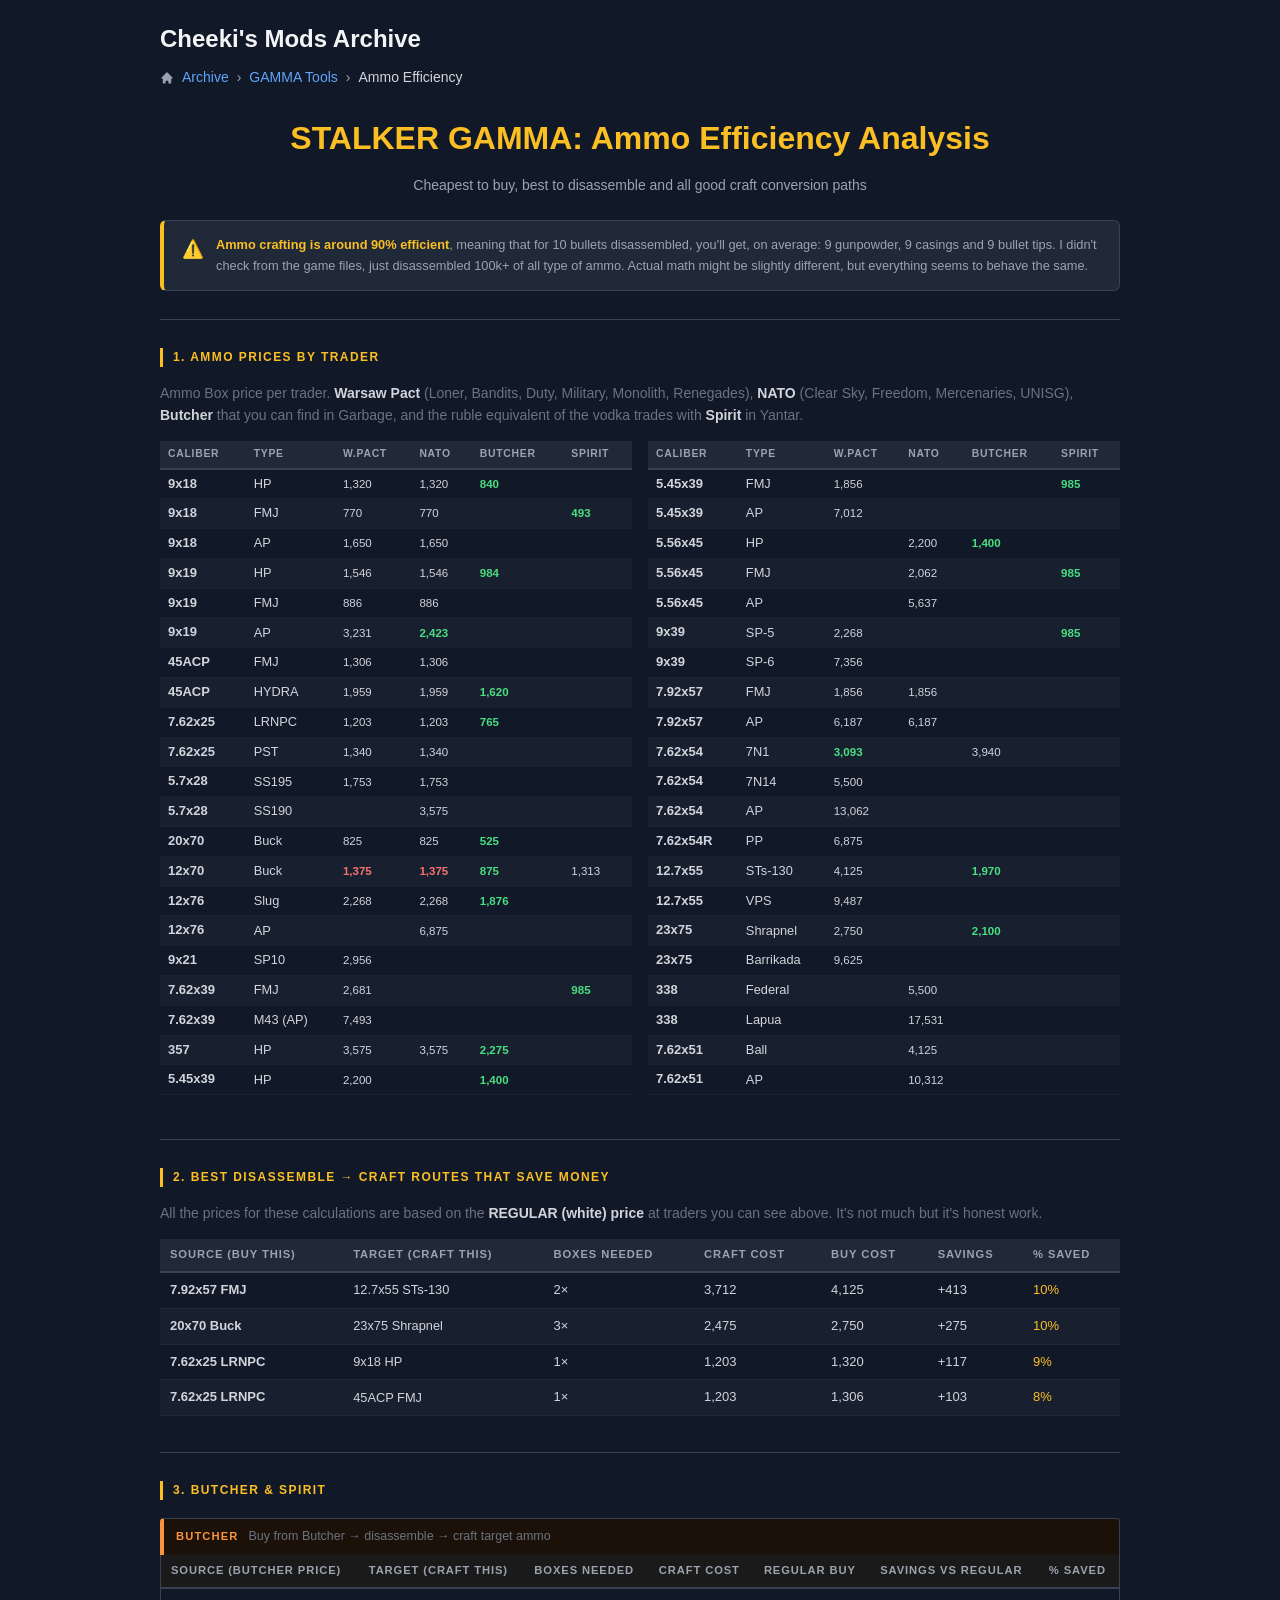
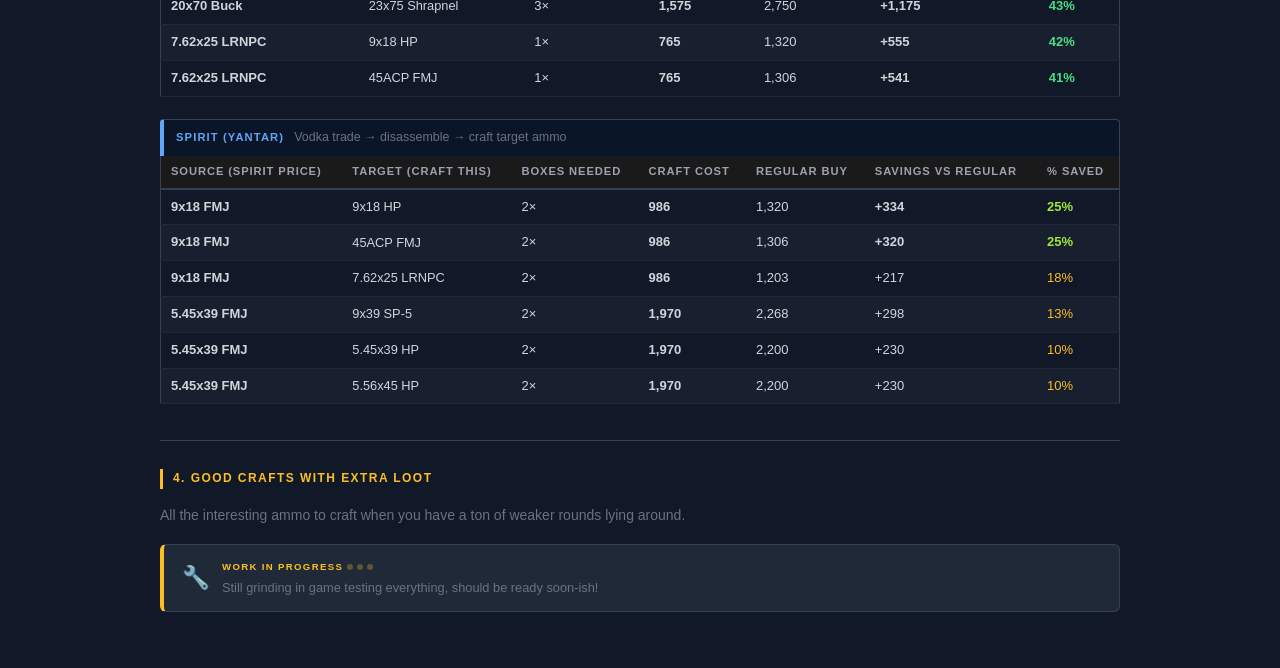
==== commit 4d84e81e: "Add files via upload" ====
--- a/GAMMA/Ammo_Efficiency.html
+++ b/GAMMA/Ammo_Efficiency.html
@@ -329,6 +329,28 @@
   .save-high-new { color: #4ade80; font-weight: 700; }
   .save-med-new  { color: #a3e635; font-weight: 600; }
   .save-low-new  { color: #fbbf24; }
+
+  /* ── WIP panel ── */
+  .wip-panel {
+    display: flex; align-items: center; gap: 12px;
+    background: #1f2937; border: 1px solid #374151;
+    border-left: 4px solid #fbbf24; border-radius: 6px;
+    padding: 14px 18px; margin-top: 18px;
+  }
+  .wip-icon { font-size: 1.4rem; flex-shrink: 0; }
+  .wip-label {
+    font-size: 0.6rem; font-weight: 700; letter-spacing: 0.14em;
+    text-transform: uppercase; color: #fbbf24; margin-bottom: 3px;
+  }
+  .wip-text { font-size: 0.8rem; color: #6b7280; line-height: 1.5; }
+  .wip-dots span {
+    display: inline-block; width: 6px; height: 6px; border-radius: 50%;
+    background: #fbbf24; margin-right: 4px; opacity: 0.3;
+    animation: wip-pulse 1.4s ease-in-out infinite;
+  }
+  .wip-dots span:nth-child(2) { animation-delay: 0.2s; }
+  .wip-dots span:nth-child(3) { animation-delay: 0.4s; }
+  @keyframes wip-pulse { 0%,80%,100% { opacity: 0.15; } 40% { opacity: 1; } }
 
   /* ── Responsive ── */
   @media (max-width: 768px) {
@@ -607,6 +629,26 @@
 
 
 
+  <hr class="section-divider">
+
+  <!-- SECTION 4: Good crafts with extra loot -->
+  <div class="rankings-section">
+    <div class="section-title">4. Good Crafts with Extra Loot</div>
+    <p class="section-intro">
+      All the interesting ammo to craft when you have a ton of weaker rounds lying around.
+    </p>
+
+    <div class="wip-panel">
+      <div class="wip-icon">🔧</div>
+      <div>
+        <div class="wip-label">Work in Progress <span class="wip-dots"><span></span><span></span><span></span></span></div>
+        <div class="wip-text">Still grinding in game testing everything, should be ready soon-ish!</div>
+      </div>
+    </div>
+  </div>
+
+
+
 </div>
 
 </body>
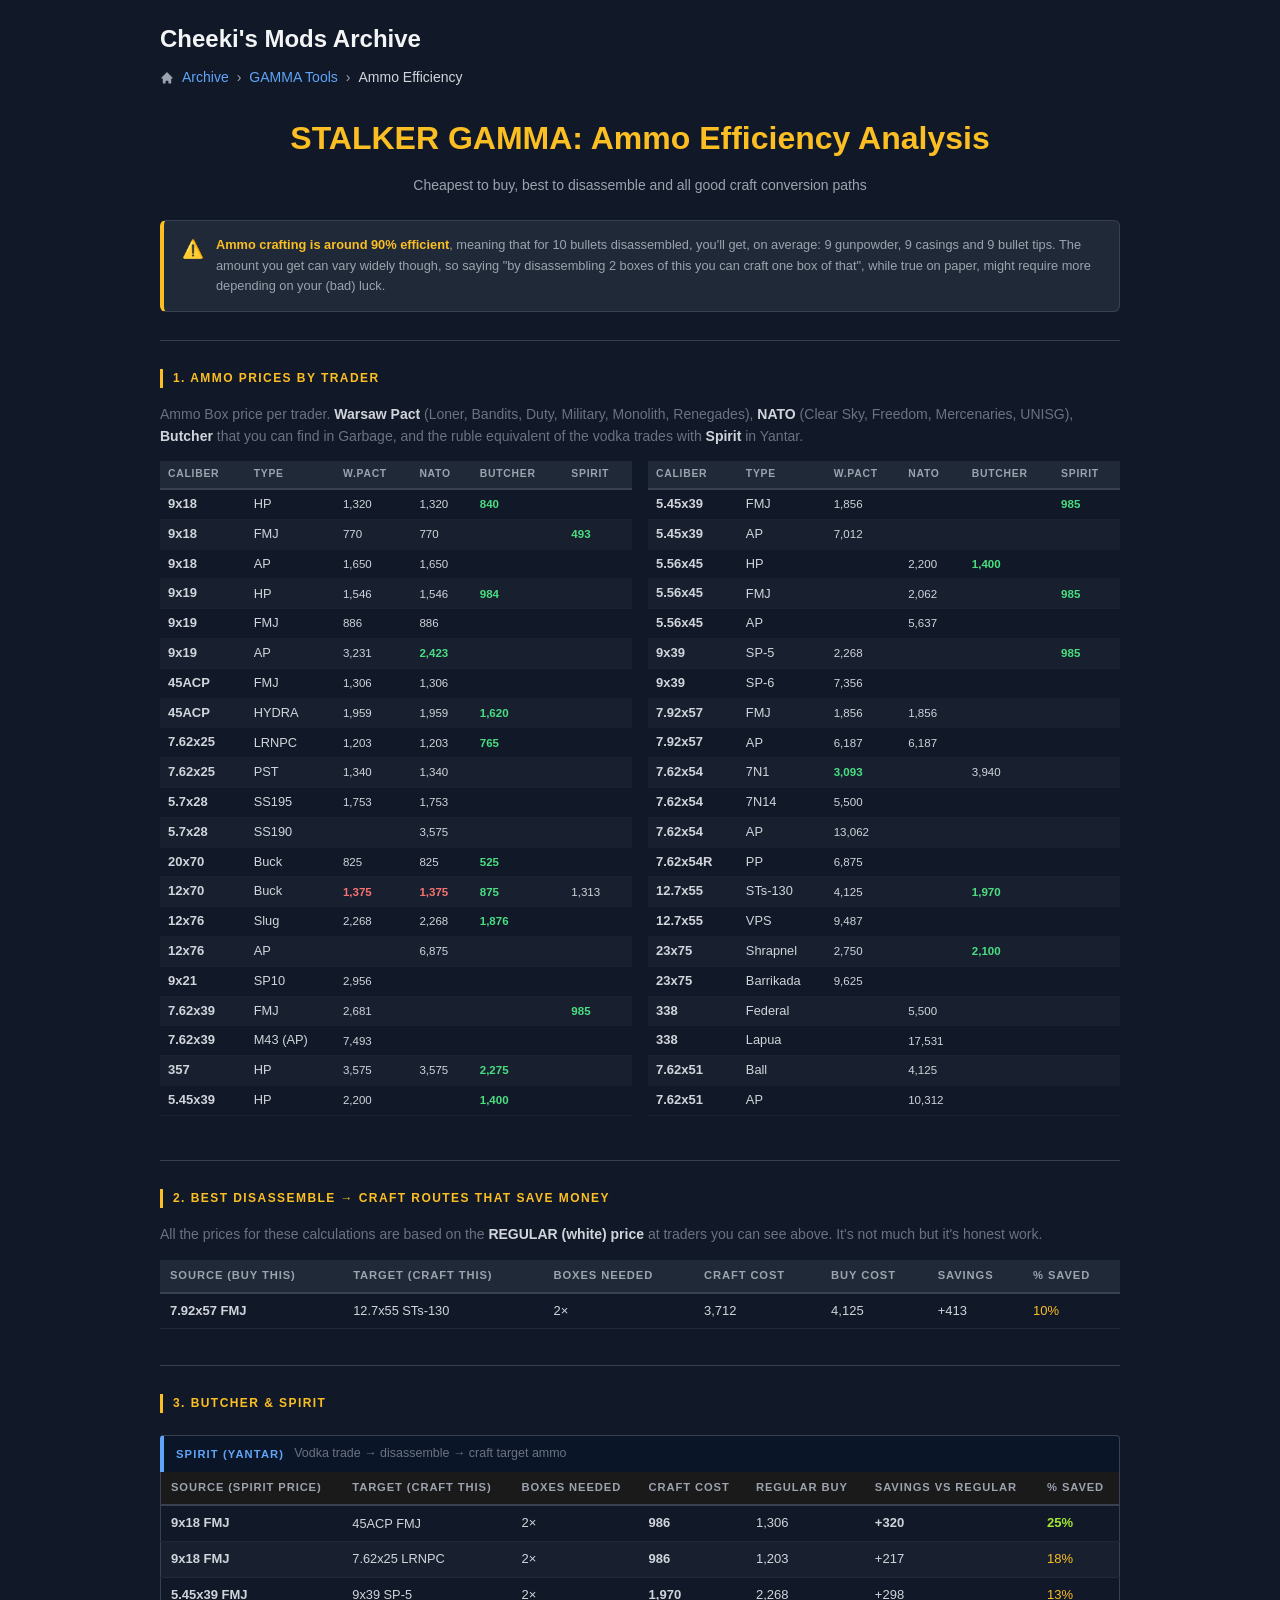
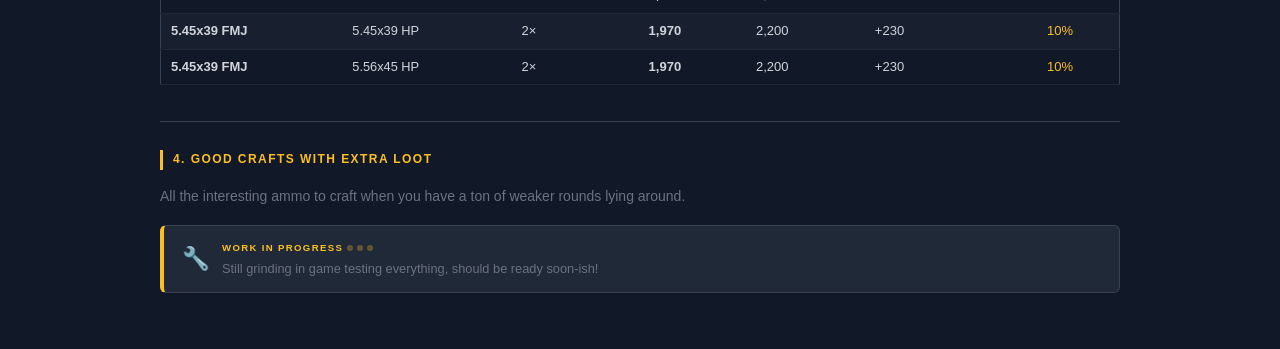
==== commit ce30ae7c: "Update Ammo_Efficiency.html" ====
--- a/GAMMA/Ammo_Efficiency.html
+++ b/GAMMA/Ammo_Efficiency.html
@@ -43,7 +43,7 @@
     text-align: center; color: #9ca3af; margin-bottom: 24px; font-size: 0.875rem;
   }
 
-  /* ── TL;DR ── */
+  /* TL;DR */
   .tldr-box {
     background: #1f2937; border: 1px solid #374151;
     border-left: 4px solid #fbbf24; border-radius: 6px;
@@ -57,7 +57,7 @@
   .tldr-box li { color: #d1d5db; font-size: 0.875rem; line-height: 1.6; margin-bottom: 5px; }
   .tldr-box li b { color: #f9fafb; }
 
-  /* ── Section ── */
+  /* Section */
   .rankings-section { margin-bottom: 36px; }
   .section-title {
     font-size: 0.75rem; font-weight: 700; letter-spacing: 0.12em;
@@ -66,7 +66,7 @@
   }
   .section-intro { color: #6b7280; font-size: 0.875rem; margin-bottom: 14px; line-height: 1.55; }
 
-  /* ── Info cards ── */
+  /* Info cards */
   .info-grid-3 { display: grid; grid-template-columns: 1fr 1fr 1fr; gap: 14px; }
   .info-grid-2 { display: grid; grid-template-columns: 1fr 1fr; gap: 14px; }
   .info-card {
@@ -83,7 +83,7 @@
   .pct-med { color: #a3e635; font-weight: 600; }
   .pct-low { color: #fbbf24; }
 
-  /* ── AP warning card ── */
+  /* AP warning card */
   .ap-card {
     background: #1f2937; border: 1px solid #374151;
     border-left: 4px solid #f87171; border-radius: 6px;
@@ -94,7 +94,7 @@
   .ap-card ul { padding-left: 1rem; list-style: disc; }
   .ap-card li { color: #d1d5db; font-size: 0.8125rem; margin-bottom: 5px; line-height: 1.5; }
 
-  /* ── Discovery alert ── */
+  /* Discovery alert */
   .discovery-card {
     background: #0f2a1a; border: 1px solid #059669;
     border-left: 4px solid #4ade80; border-radius: 6px;
@@ -105,7 +105,7 @@
   .discovery-card ul { padding-left: 1rem; list-style: disc; }
   .discovery-card li { color: #d1d5db; font-size: 0.8125rem; margin-bottom: 4px; }
 
-  /* ── Dead-end warning ── */
+  /* Dead-end warning */
   .deadend-card {
     background: #1a1a0f; border: 1px solid #b45309;
     border-left: 4px solid #fbbf24; border-radius: 6px;
@@ -114,7 +114,7 @@
   .deadend-card h3 { color: #fbbf24; font-size: 0.875rem; font-weight: 700; margin-bottom: 6px; }
   .deadend-card p { color: #9ca3af; font-size: 0.8rem; line-height: 1.55; margin-bottom: 6px; }
 
-  /* ── Tables ── */
+  /* Tables */
   .rankings-table { width: 100%; border-collapse: collapse; font-size: 0.8125rem; margin-bottom: 8px; }
   .rankings-table th {
     background: #1f2937; color: #9ca3af; font-size: 0.7rem;
@@ -142,7 +142,7 @@
   .save-trivial { color: #4b5563; }
   .cpb { font-size: 0.75rem; color: #6b7280; list-style: none !important; padding-left: 0; }
 
-  /* ── Badges ── */
+  /* Badges */
   .badge {
     display: inline-block; padding: 2px 6px; border-radius: 3px;
     font-size: 0.65rem; font-weight: 700; letter-spacing: 0.06em;
@@ -183,7 +183,7 @@
     flex-shrink: 0;
   }
 
-  /* ── Note box ── */
+  /* Note box */
   .note-box {
     background: #111827; border: 1px solid #374151; border-radius: 4px;
     padding: 10px 14px; font-size: 0.8rem; color: #9ca3af;
@@ -191,7 +191,7 @@
   }
   .note-box b { color: #f3f4f6; }
 
-  /* ── Methodology ── */
+  /* Methodology */
   .method-note {
     background: #1f2937; border: 1px solid #374151;
     border-top: 2px solid #fbbf24; border-radius: 6px;
@@ -200,10 +200,10 @@
   }
   .method-note b { color: #f3f4f6; }
 
-  /* ── Divider ── */
+  /* Divider */
   .section-divider { border: none; border-top: 1px solid #374151; margin: 28px 0; }
 
-  /* ── Compact price reference table ── */
+  /* Compact price reference table */
   .price-ref-table { width: 100%; border-collapse: collapse; font-size: 0.72rem; margin-bottom: 8px; }
   .price-ref-table th {
     background: #1f2937; color: #9ca3af; font-size: 0.65rem;
@@ -218,7 +218,7 @@
   .price-ref-table td.cell-bad  { color: #f87171; font-weight: 600; }
   .price-ref-table td.cell-none { color: #374151; }
 
-  /* ── Interchangeable table ── */
+  /* Interchangeable table */
   .swap-section { margin-bottom: 36px; }
   .swap-cluster { margin-bottom: 20px; }
   .swap-cluster-header {
@@ -273,10 +273,10 @@
   .swap-legend { display: flex; gap: 16px; font-size: 0.75rem; color: #6b7280; margin-bottom: 12px; align-items: center; flex-wrap: wrap; }
   .swap-legend span { display: flex; align-items: center; gap: 5px; }
 
-  /* ── Gain tiers (source ammo color + badge) ── */
+  /* Gain tiers (source ammo color + badge) */
   .swap-table tr.separator td { border-bottom: 1px dashed #374151; padding: 0; height: 1px; background: transparent; }
 
-  /* ── Butcher / Spirit section ── */
+  /* Butcher / Spirit section */
   .special-section-note {
     background: #111827; border: 1px solid #374151;
     border-left: 4px solid #fb923c; border-radius: 6px;
@@ -330,7 +330,7 @@
   .save-med-new  { color: #a3e635; font-weight: 600; }
   .save-low-new  { color: #fbbf24; }
 
-  /* ── WIP panel ── */
+  /* WIP panel */
   .wip-panel {
     display: flex; align-items: center; gap: 12px;
     background: #1f2937; border: 1px solid #374151;
@@ -352,7 +352,7 @@
   .wip-dots span:nth-child(3) { animation-delay: 0.4s; }
   @keyframes wip-pulse { 0%,80%,100% { opacity: 0.15; } 40% { opacity: 1; } }
 
-  /* ── Responsive ── */
+  /* Responsive */
   @media (max-width: 768px) {
     .info-grid-3, .info-grid-2 { grid-template-columns: 1fr; }
     .page-title { font-size: 1.5rem; }
@@ -393,7 +393,7 @@
   <div style="background:#1f2937;border:1px solid #374151;border-left:4px solid #fbbf24;border-radius:6px;padding:14px 18px;margin-bottom:24px;display:flex;gap:12px;align-items:flex-start;">
     <span style="font-size:1.1rem;flex-shrink:0;">⚠️</span>
     <div style="font-size:0.8rem;color:#9ca3af;line-height:1.6;">
-      <b style="color:#fbbf24;">Ammo crafting is around 90% efficient</b>, meaning that for 10 bullets disassembled, you'll get, on average: 9 gunpowder, 9 casings and 9 bullet tips. I didn't check from the game files, just disassembled 100k+ of all type of ammo. Actual math might be slightly different, but everything seems to behave the same.
+      <b style="color:#fbbf24;">Ammo crafting is around 90% efficient</b>, meaning that for 10 bullets disassembled, you'll get, on average: 9 gunpowder, 9 casings and 9 bullet tips. The amount you get can vary widely though, so saying "by disassembling 2 boxes of this you can craft one box of that", while true on paper, might require more depending on your (bad) luck.
     </div>
   </div>
 
@@ -487,9 +487,7 @@
       </thead>
       <tbody>
         <tr><td class="cal">7.92x57 FMJ</td><td class="ammo-type">12.7x55 STs-130</td><td>2×</td><td>3,712</td><td>4,125</td><td class="save-low">+413</td><td><span class="save-low">10%</span></td></tr>
-        <tr><td class="cal">20x70 Buck</td><td class="ammo-type">23x75 Shrapnel</td><td>3×</td><td>2,475</td><td>2,750</td><td class="save-low">+275</td><td><span class="save-low">10%</span></td></tr>
-        <tr><td class="cal">7.62x25 LRNPC</td><td class="ammo-type">9x18 HP</td><td>1×</td><td>1,203</td><td>1,320</td><td class="save-low">+117</td><td><span class="save-low">9%</span></td></tr>
-        <tr><td class="cal">7.62x25 LRNPC</td><td class="ammo-type">45ACP FMJ</td><td>1×</td><td>1,203</td><td>1,306</td><td class="save-low">+103</td><td><span class="save-low">8%</span></td></tr>
+
       </tbody>
     </table>
 
@@ -501,55 +499,7 @@
   <div class="rankings-section">
     <div class="section-title">3. Butcher &amp; Spirit</div>
 
-    <!-- Butcher Routes -->
-    <div class="special-sub-header butcher">
-      <span class="label">Butcher</span>
-      <span class="desc">Buy from Butcher → disassemble → craft target ammo</span>
-    </div>
-    <table class="special-table">
-      <thead>
-        <tr>
-          <th>Source (Butcher price)</th>
-          <th>Target (craft this)</th>
-          <th>Boxes Needed</th>
-          <th>Craft Cost</th>
-          <th>Regular Buy</th>
-          <th>Savings vs Regular</th>
-          <th>% Saved</th>
-        </tr>
-      </thead>
-      <tbody>
-        <tr>
-          <td class="cal">20x70 Buck</td>
-          <td class="ammo-type">23x75 Shrapnel</td>
-          <td>3×</td>
-          <td class="price-source-butcher">1,575</td>
-          <td>2,750</td>
-          <td class="save-high-new">+1,175</td>
-          <td><span class="save-high-new">43%</span></td>
-        </tr>
-        <tr>
-          <td class="cal">7.62x25 LRNPC</td>
-          <td class="ammo-type">9x18 HP</td>
-          <td>1×</td>
-          <td class="price-source-butcher">765</td>
-          <td>1,320</td>
-          <td class="save-high-new">+555</td>
-          <td><span class="save-high-new">42%</span></td>
-        </tr>
-        <tr>
-          <td class="cal">7.62x25 LRNPC</td>
-          <td class="ammo-type">45ACP FMJ</td>
-          <td>1×</td>
-          <td class="price-source-butcher">765</td>
-          <td>1,306</td>
-          <td class="save-high-new">+541</td>
-          <td><span class="save-high-new">41%</span></td>
-        </tr>
-      </tbody>
-    </table>
-
-    <!-- Spirit Routes -->
+
     <div class="special-sub-header spirit" style="margin-top:22px;">
       <span class="label">Spirit (Yantar)</span>
       <span class="desc">Vodka trade → disassemble → craft target ammo</span>
@@ -567,15 +517,6 @@
         </tr>
       </thead>
       <tbody>
-        <tr>
-          <td class="cal">9x18 FMJ</td>
-          <td class="ammo-type">9x18 HP</td>
-          <td>2×</td>
-          <td class="price-source-spirit">986</td>
-          <td>1,320</td>
-          <td class="save-med-new">+334</td>
-          <td><span class="save-med-new">25%</span></td>
-        </tr>
         <tr>
           <td class="cal">9x18 FMJ</td>
           <td class="ammo-type">45ACP FMJ</td>
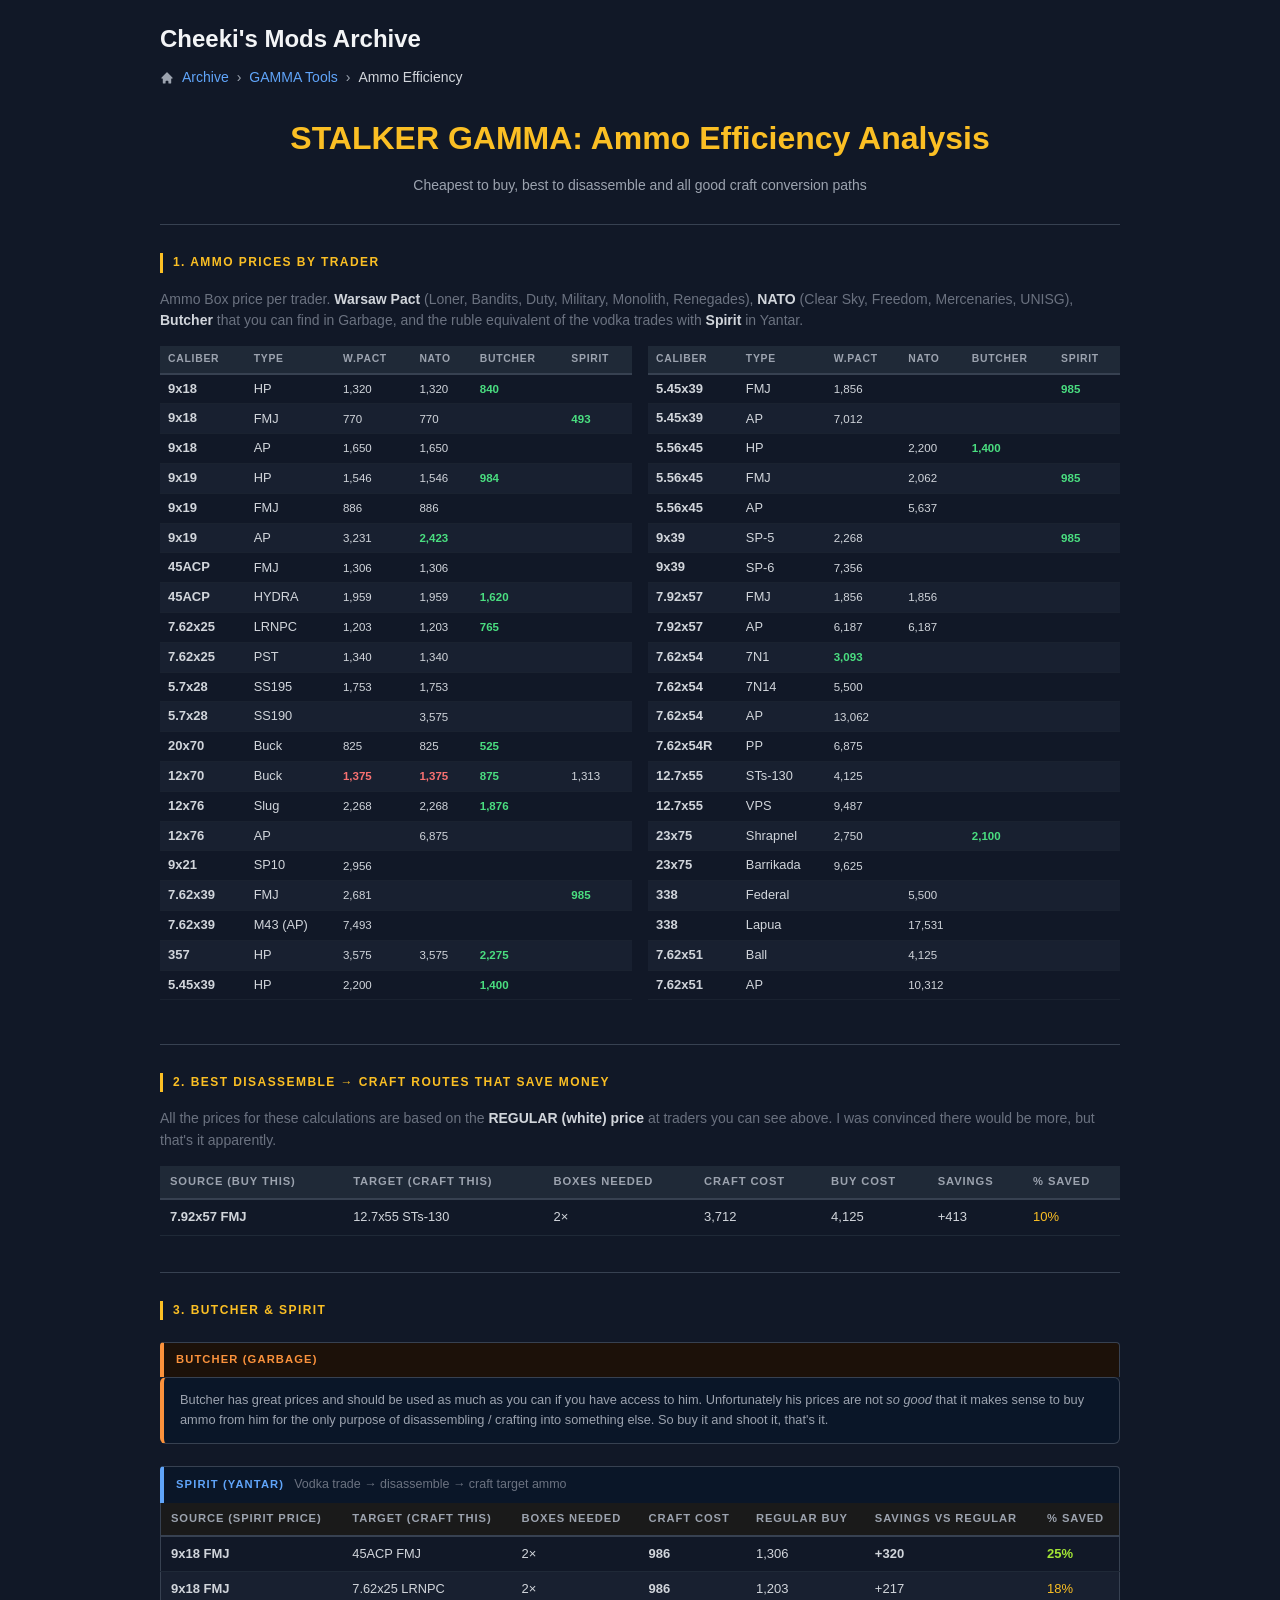
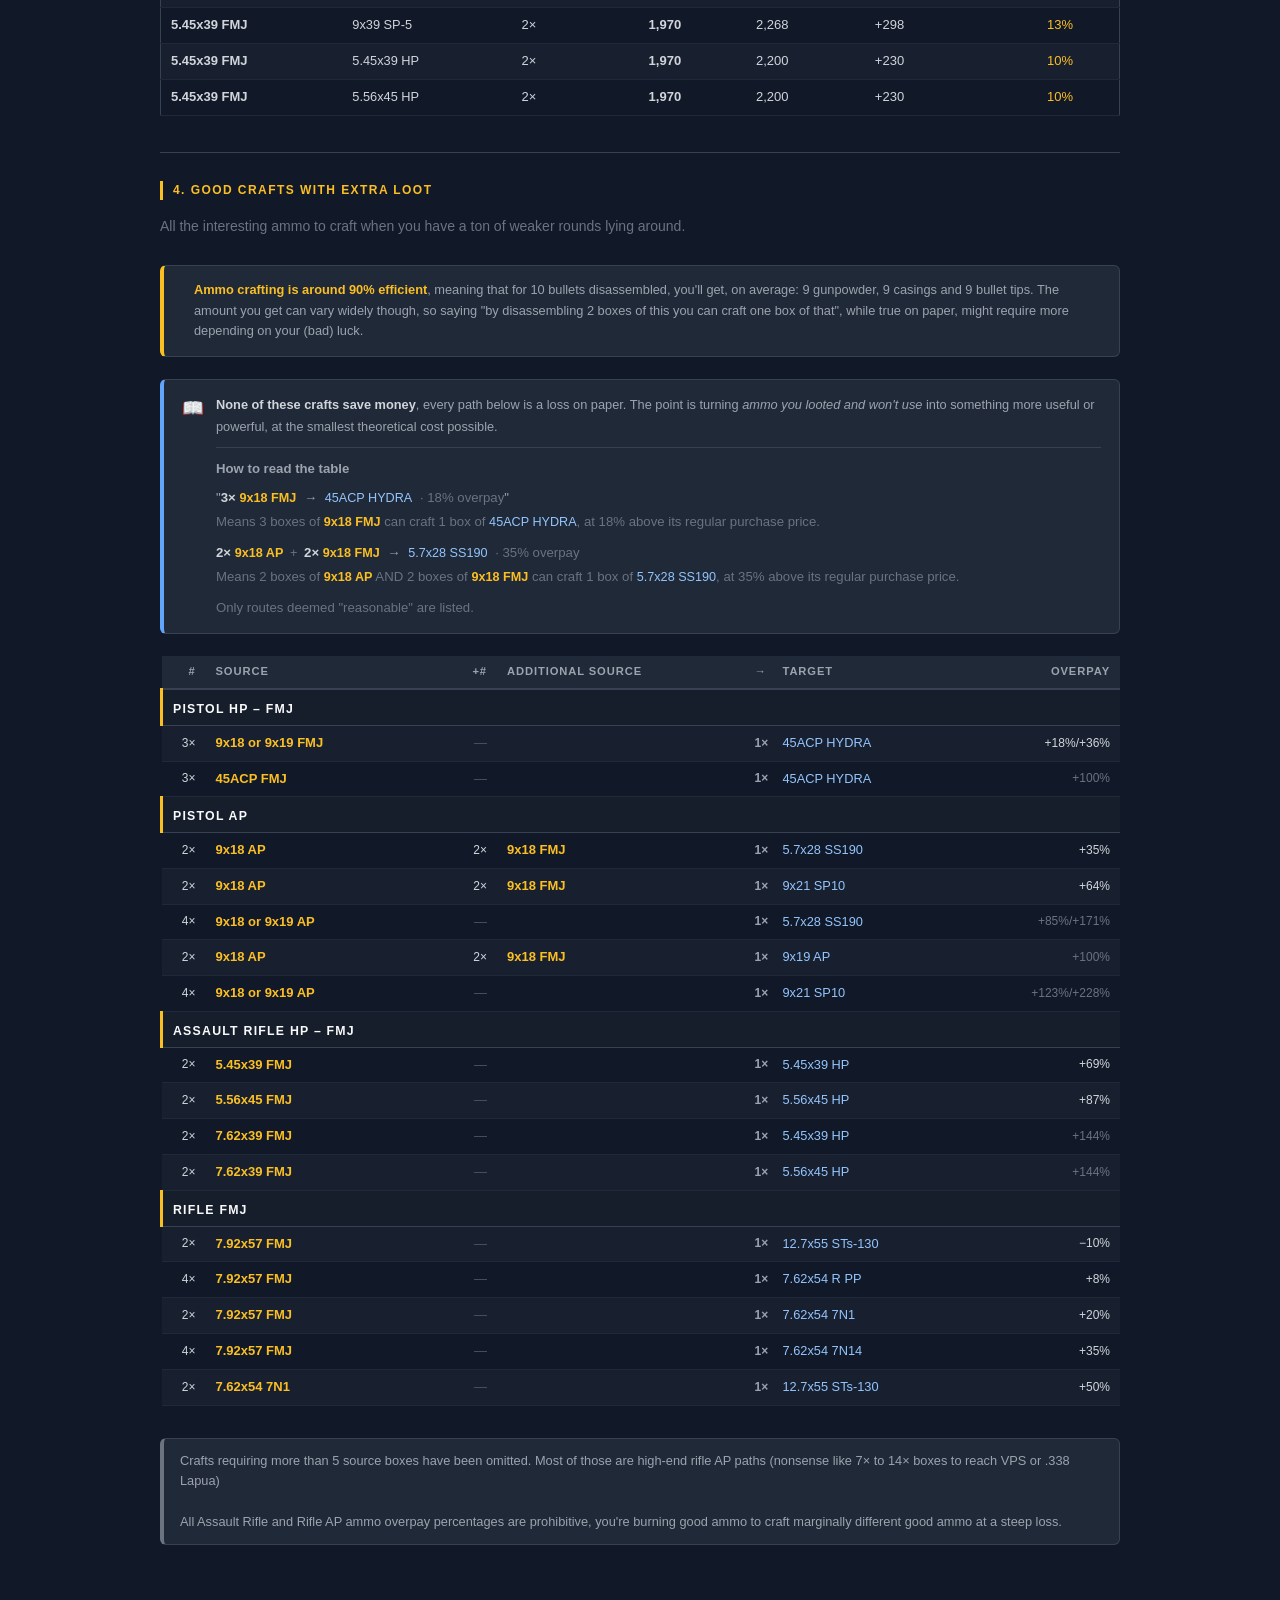
==== commit 166f0e37: "Update Ammo_Efficiency.html" ====
--- a/GAMMA/Ammo_Efficiency.html
+++ b/GAMMA/Ammo_Efficiency.html
@@ -127,7 +127,7 @@
   .rankings-table tr:hover td { background: #1a2535; }
 
   .cal        { color: #fbbf24; font-weight: 600; font-size: 0.8125rem; }
-  .ammo-type  { color: #60a5fa; font-size: 0.8rem; }
+  .ammo-type  { color: #93c5fd; font-size: 0.8rem; }
   .price-best { color: #4ade80; font-weight: 700; }
   .price-mid  { color: #d1d5db; }
   .price-bad  { color: #f87171; }
@@ -389,13 +389,6 @@
 
   <h1 class="page-title">STALKER GAMMA: Ammo Efficiency Analysis</h1>
   <p class="page-subtitle">Cheapest to buy, best to disassemble and all good craft conversion paths</p>
-
-  <div style="background:#1f2937;border:1px solid #374151;border-left:4px solid #fbbf24;border-radius:6px;padding:14px 18px;margin-bottom:24px;display:flex;gap:12px;align-items:flex-start;">
-    <span style="font-size:1.1rem;flex-shrink:0;">⚠️</span>
-    <div style="font-size:0.8rem;color:#9ca3af;line-height:1.6;">
-      <b style="color:#fbbf24;">Ammo crafting is around 90% efficient</b>, meaning that for 10 bullets disassembled, you'll get, on average: 9 gunpowder, 9 casings and 9 bullet tips. The amount you get can vary widely though, so saying "by disassembling 2 boxes of this you can craft one box of that", while true on paper, might require more depending on your (bad) luck.
-    </div>
-  </div>
 
   <hr class="section-divider">
 
@@ -446,11 +439,11 @@
           <tr><td class="cal">9x39</td><td class="ammo-type">SP-6</td>    <td>7,356</td>                  <td class="cell-none"></td>   <td class="cell-none"></td>   <td class="cell-none"></td></tr>
           <tr><td class="cal">7.92x57</td><td class="ammo-type">FMJ</td>  <td>1,856</td>                  <td>1,856</td>                  <td class="cell-none"></td>   <td class="cell-none"></td></tr>
           <tr><td class="cal">7.92x57</td><td class="ammo-type">AP</td>   <td>6,187</td>                  <td>6,187</td>                  <td class="cell-none"></td>   <td class="cell-none"></td></tr>
-          <tr><td class="cal">7.62x54</td><td class="ammo-type">7N1</td>  <td class="cell-best">3,093</td><td class="cell-none"></td>   <td>3,940</td>                  <td class="cell-none"></td></tr>
+          <tr><td class="cal">7.62x54</td><td class="ammo-type">7N1</td>  <td class="cell-best">3,093</td><td class="cell-none"></td>   <td class="cell-none"></td>                  <td class="cell-none"></td></tr>
           <tr><td class="cal">7.62x54</td><td class="ammo-type">7N14</td> <td>5,500</td>                  <td class="cell-none"></td>   <td class="cell-none"></td>   <td class="cell-none"></td></tr>
           <tr><td class="cal">7.62x54</td><td class="ammo-type">AP</td>   <td>13,062</td>                 <td class="cell-none"></td>   <td class="cell-none"></td>   <td class="cell-none"></td></tr>
           <tr><td class="cal">7.62x54R</td><td class="ammo-type">PP</td>  <td>6,875</td>                  <td class="cell-none"></td>   <td class="cell-none"></td>   <td class="cell-none"></td></tr>
-          <tr><td class="cal">12.7x55</td><td class="ammo-type">STs-130</td><td>4,125</td>               <td class="cell-none"></td>   <td class="cell-best">1,970</td><td class="cell-none"></td></tr>
+          <tr><td class="cal">12.7x55</td><td class="ammo-type">STs-130</td><td>4,125</td>               <td class="cell-none"></td>   <td class="cell-none"></td><td class="cell-none"></td></tr>
           <tr><td class="cal">12.7x55</td><td class="ammo-type">VPS</td>  <td>9,487</td>                  <td class="cell-none"></td>   <td class="cell-none"></td>   <td class="cell-none"></td></tr>
           <tr><td class="cal">23x75</td><td class="ammo-type">Shrapnel</td>  <td>2,750</td>               <td class="cell-none"></td>   <td class="cell-best">2,100</td><td class="cell-none"></td></tr>
           <tr><td class="cal">23x75</td><td class="ammo-type">Barrikada</td> <td>9,625</td>               <td class="cell-none"></td>   <td class="cell-none"></td>   <td class="cell-none"></td></tr>
@@ -471,7 +464,7 @@
   <div class="rankings-section">
     <div class="section-title">2. Best Disassemble → Craft Routes That Save Money</div>
     <p class="section-intro">
-      All the prices for these calculations are based on the <b style="color:#d1d5db;">REGULAR (white) price</b> at traders you can see above. It's not much but it's honest work.
+      All the prices for these calculations are based on the <b style="color:#d1d5db;">REGULAR (white) price</b> at traders you can see above. I was convinced there would be more, but that's it apparently.
     </p>
     <table class="rankings-table">
       <thead>
@@ -499,6 +492,14 @@
   <div class="rankings-section">
     <div class="section-title">3. Butcher &amp; Spirit</div>
 
+
+    <!-- BUTCHER SUB-SECTION -->
+    <div class="special-sub-header butcher" style="margin-top:22px;">
+      <span class="label">Butcher (Garbage)</span>
+    </div>
+    <div style="background:#0a1628;border:1px solid #374151;border-left:4px solid #fb923c;border-radius:6px;padding:12px 16px;margin-bottom:14px;font-size:0.8rem;color:#9ca3af;line-height:1.6;">
+      Butcher has great prices and should be used as much as you can if you have access to him. Unfortunately his prices are not <em>so good</em> that it makes sense to buy ammo from him for the only purpose of disassembling / crafting into something else. So buy it and shoot it, that's it.
+    </div>
 
     <div class="special-sub-header spirit" style="margin-top:22px;">
       <span class="label">Spirit (Yantar)</span>
@@ -579,12 +580,103 @@
       All the interesting ammo to craft when you have a ton of weaker rounds lying around.
     </p>
 
-    <div class="wip-panel">
-      <div class="wip-icon">🔧</div>
-      <div>
-        <div class="wip-label">Work in Progress <span class="wip-dots"><span></span><span></span><span></span></span></div>
-        <div class="wip-text">Still grinding in game testing everything, should be ready soon-ish!</div>
+
+    <div style="margin-top: 28px; display: flex; flex-direction: column; gap: 22px;">
+
+      <div style="background:#1f2937;border:1px solid #374151;border-left:4px solid #fbbf24;border-radius:6px;padding:14px 18px;display:flex;gap:12px;align-items:flex-start;">
+        <span style="font-size:1.1rem;flex-shrink:0;"> </span>
+        <div style="font-size:0.8rem;color:#9ca3af;line-height:1.6;">
+          <b style="color:#fbbf24;">Ammo crafting is around 90% efficient</b>, meaning that for 10 bullets disassembled, you'll get, on average: 9 gunpowder, 9 casings and 9 bullet tips. The amount you get can vary widely though, so saying "by disassembling 2 boxes of this you can craft one box of that", while true on paper, might require more depending on your (bad) luck.
+        </div>
       </div>
+
+      <div style="background:#1f2937;border:1px solid #374151;border-left:4px solid #60a5fa;border-radius:6px;padding:14px 18px;display:flex;gap:12px;align-items:flex-start;">
+        <span style="font-size:1.1rem;flex-shrink:0;">📖</span>
+        <div style="font-size:0.8rem;color:#9ca3af;line-height:1.7;">
+          <b style="color:#d1d5db;">None of these crafts save money</b>, every path below is a loss on paper. The point is turning <em>ammo you looted and won't use</em> into something more useful or powerful, at the smallest theoretical cost possible.
+          <div style="margin-top:10px;color:#6b7280;font-size:0.825rem;border-top:1px solid #374151;padding-top:10px;">
+            <b style="color:#9ca3af;display:block;margin-bottom:6px;">How to read the table</b>
+            <div style="display:flex;flex-direction:column;gap:8px;">
+              <div>
+                <div style="margin-bottom:2px;"><span style="color:#9ca3af;">"</span><span style="color:#d1d5db;font-weight:600;">3×</span> <span class="cal" style="font-size:0.79rem;">9x18 FMJ</span> <span style="color:#9ca3af;margin:0 4px;">→</span> <span class="ammo-type" style="font-size:0.79rem;">45ACP HYDRA</span> <span style="color:#6b7280;margin-left:4px;">· 18% overpay</span><span style="color:#9ca3af;">"</span></div>
+                <div style="color:#6b7280;">Means 3 boxes of <span class="cal" style="font-size:0.79rem;">9x18 FMJ</span> can craft 1 box of <span class="ammo-type" style="font-size:0.79rem;">45ACP HYDRA</span>, at 18% above its regular purchase price.</div>
+              </div>
+              <div>
+                <div style="margin-bottom:2px;"><span style="color:#d1d5db;font-weight:600;">2×</span> <span class="cal" style="font-size:0.79rem;">9x18 AP</span> <span style="color:#6b7280;font-size:0.79rem;margin:0 3px;">+</span> <span style="color:#d1d5db;font-weight:600;">2×</span> <span class="cal" style="font-size:0.79rem;">9x18 FMJ</span> <span style="color:#9ca3af;margin:0 4px;">→</span> <span class="ammo-type" style="font-size:0.79rem;">5.7x28 SS190</span> <span style="color:#6b7280;margin-left:4px;">· 35% overpay</span></div>
+                <div style="color:#6b7280;">Means 2 boxes of <span class="cal" style="font-size:0.79rem;">9x18 AP</span> AND 2 boxes of <span class="cal" style="font-size:0.79rem;">9x18 FMJ</span> can craft 1 box of <span class="ammo-type" style="font-size:0.79rem;">5.7x28 SS190</span>, at 35% above its regular purchase price.</div>
+              </div>
+            </div>
+            <div style="margin-top:8px;color:#6b7280;">Only routes deemed "reasonable" are listed.</div>
+          </div>
+        </div>
+      </div>
+
+      <table class="rankings-table" style="margin-top:0; margin-bottom:0; table-layout:fixed; width:100%;">
+        <colgroup>
+          <col style="width:44px;">
+          <col>
+          <col style="width:44px;">
+          <col>
+          <col style="width:28px;">
+          <col>
+          <col style="width:100px;">
+        </colgroup>
+        <thead>
+          <tr>
+            <th style="text-align:right;">#</th>
+            <th>Source</th>
+            <th style="text-align:right;">+#</th>
+            <th>Additional Source</th>
+            <th style="text-align:center;">&#8594;</th>
+            <th>Target</th>
+            <th style="text-align:right;">Overpay</th>
+          </tr>
+        </thead>
+        <tbody>
+
+          <!-- PISTOL HP – FMJ -->
+          <tr><td colspan="7" style="background:#161e2b;color:#f9fafb;font-size:0.77rem;font-weight:700;letter-spacing:0.1em;text-transform:uppercase;padding:10px 10px 5px;border-left:3px solid #fbbf24;border-bottom:1px solid #374151;">Pistol HP – FMJ</td></tr>
+          <tr><td style="text-align:right;color:#d1d5db;font-size:0.75rem;">3×</td><td><span class="cal">9x18 or 9x19 FMJ</span></td><td style="text-align:right;color:#4b5563;">—</td><td></td><td style="text-align:center;color:#9ca3af;font-size:0.75rem;font-weight:600;">1×</td><td><span class="ammo-type">45ACP HYDRA</span></td><td style="text-align:right;color:#d1d5db;font-size:0.75rem;">+18%/+36%</td></tr>
+          <tr><td style="text-align:right;color:#d1d5db;font-size:0.75rem;">3×</td><td><span class="cal">45ACP FMJ</span></td><td style="text-align:right;color:#4b5563;">—</td><td></td><td style="text-align:center;color:#9ca3af;font-size:0.75rem;font-weight:600;">1×</td><td><span class="ammo-type">45ACP HYDRA</span></td><td style="text-align:right;color:#6b7280;font-size:0.75rem;">+100%</td></tr>
+
+          <!-- PISTOL AP -->
+          <tr><td colspan="7" style="background:#161e2b;color:#f9fafb;font-size:0.77rem;font-weight:700;letter-spacing:0.1em;text-transform:uppercase;padding:10px 10px 5px;border-left:3px solid #fbbf24;border-bottom:1px solid #374151;">Pistol AP</td></tr>
+          <tr><td style="text-align:right;color:#d1d5db;font-size:0.75rem;">2×</td><td><span class="cal">9x18 AP</span></td><td style="text-align:right;color:#d1d5db;font-size:0.75rem;">2×</td><td><span class="cal">9x18 FMJ</span></td><td style="text-align:center;color:#9ca3af;font-size:0.75rem;font-weight:600;">1×</td><td><span class="ammo-type">5.7x28 SS190</span></td><td style="text-align:right;color:#d1d5db;font-size:0.75rem;">+35%</td></tr>
+          <tr><td style="text-align:right;color:#d1d5db;font-size:0.75rem;">2×</td><td><span class="cal">9x18 AP</span></td><td style="text-align:right;color:#d1d5db;font-size:0.75rem;">2×</td><td><span class="cal">9x18 FMJ</span></td><td style="text-align:center;color:#9ca3af;font-size:0.75rem;font-weight:600;">1×</td><td><span class="ammo-type">9x21 SP10</span></td><td style="text-align:right;color:#d1d5db;font-size:0.75rem;">+64%</td></tr>
+
+          <tr><td style="text-align:right;color:#d1d5db;font-size:0.75rem;">4×</td><td><span class="cal">9x18 or 9x19 AP</span></td><td style="text-align:right;color:#4b5563;">—</td><td></td><td style="text-align:center;color:#9ca3af;font-size:0.75rem;font-weight:600;">1×</td><td><span class="ammo-type">5.7x28 SS190</span></td><td style="text-align:right;color:#6b7280;font-size:0.75rem;">+85%/+171%</td></tr>
+          <tr><td style="text-align:right;color:#d1d5db;font-size:0.75rem;">2×</td><td><span class="cal">9x18 AP</span></td><td style="text-align:right;color:#d1d5db;font-size:0.75rem;">2×</td><td><span class="cal">9x18 FMJ</span></td><td style="text-align:center;color:#9ca3af;font-size:0.75rem;font-weight:600;">1×</td><td><span class="ammo-type">9x19 AP</span></td><td style="text-align:right;color:#6b7280;font-size:0.75rem;">+100%</td></tr>
+
+          
+          <tr><td style="text-align:right;color:#d1d5db;font-size:0.75rem;">4×</td><td><span class="cal">9x18 or 9x19 AP</span></td><td style="text-align:right;color:#4b5563;">—</td><td></td><td style="text-align:center;color:#9ca3af;font-size:0.75rem;font-weight:600;">1×</td><td><span class="ammo-type">9x21 SP10</span></td><td style="text-align:right;color:#6b7280;font-size:0.75rem;">+123%/+228%</td></tr>
+
+          <!-- ASSAULT RIFLE HP – FMJ -->
+          <tr><td colspan="7" style="background:#161e2b;color:#f9fafb;font-size:0.77rem;font-weight:700;letter-spacing:0.1em;text-transform:uppercase;padding:10px 10px 5px;border-left:3px solid #fbbf24;border-bottom:1px solid #374151;">Assault Rifle HP – FMJ</td></tr>
+          <tr><td style="text-align:right;color:#d1d5db;font-size:0.75rem;">2×</td><td><span class="cal">5.45x39 FMJ</span></td><td style="text-align:right;color:#4b5563;">—</td><td></td><td style="text-align:center;color:#9ca3af;font-size:0.75rem;font-weight:600;">1×</td><td><span class="ammo-type">5.45x39 HP</span></td><td style="text-align:right;color:#d1d5db;font-size:0.75rem;">+69%</td></tr>
+          <tr><td style="text-align:right;color:#d1d5db;font-size:0.75rem;">2×</td><td><span class="cal">5.56x45 FMJ</span></td><td style="text-align:right;color:#4b5563;">—</td><td></td><td style="text-align:center;color:#9ca3af;font-size:0.75rem;font-weight:600;">1×</td><td><span class="ammo-type">5.56x45 HP</span></td><td style="text-align:right;color:#d1d5db;font-size:0.75rem;">+87%</td></tr>
+
+          <tr><td style="text-align:right;color:#d1d5db;font-size:0.75rem;">2×</td><td><span class="cal">7.62x39 FMJ</span></td><td style="text-align:right;color:#4b5563;">—</td><td></td><td style="text-align:center;color:#9ca3af;font-size:0.75rem;font-weight:600;">1×</td><td><span class="ammo-type">5.45x39 HP</span></td><td style="text-align:right;color:#6b7280;font-size:0.75rem;">+144%</td></tr>
+          <tr><td style="text-align:right;color:#d1d5db;font-size:0.75rem;">2×</td><td><span class="cal">7.62x39 FMJ</span></td><td style="text-align:right;color:#4b5563;">—</td><td></td><td style="text-align:center;color:#9ca3af;font-size:0.75rem;font-weight:600;">1×</td><td><span class="ammo-type">5.56x45 HP</span></td><td style="text-align:right;color:#6b7280;font-size:0.75rem;">+144%</td></tr>
+
+          <!-- RIFLE FMJ -->
+          <tr><td colspan="7" style="background:#161e2b;color:#f9fafb;font-size:0.77rem;font-weight:700;letter-spacing:0.1em;text-transform:uppercase;padding:10px 10px 5px;border-left:3px solid #fbbf24;border-bottom:1px solid #374151;">Rifle FMJ</td></tr>
+          <tr><td style="text-align:right;color:#d1d5db;font-size:0.75rem;">2×</td><td><span class="cal">7.92x57 FMJ</span></td><td style="text-align:right;color:#4b5563;">—</td><td></td><td style="text-align:center;color:#9ca3af;font-size:0.75rem;font-weight:600;">1×</td><td><span class="ammo-type">12.7x55 STs-130</span></td><td style="text-align:right;color:#d1d5db;font-size:0.75rem;">−10%</td></tr>
+          <tr><td style="text-align:right;color:#d1d5db;font-size:0.75rem;">4×</td><td><span class="cal">7.92x57 FMJ</span></td><td style="text-align:right;color:#4b5563;">—</td><td></td><td style="text-align:center;color:#9ca3af;font-size:0.75rem;font-weight:600;">1×</td><td><span class="ammo-type">7.62x54 R PP</span></td><td style="text-align:right;color:#d1d5db;font-size:0.75rem;">+8%</td></tr>
+          <tr><td style="text-align:right;color:#d1d5db;font-size:0.75rem;">2×</td><td><span class="cal">7.92x57 FMJ</span></td><td style="text-align:right;color:#4b5563;">—</td><td></td><td style="text-align:center;color:#9ca3af;font-size:0.75rem;font-weight:600;">1×</td><td><span class="ammo-type">7.62x54 7N1</span></td><td style="text-align:right;color:#d1d5db;font-size:0.75rem;">+20%</td></tr>
+          <tr><td style="text-align:right;color:#d1d5db;font-size:0.75rem;">4×</td><td><span class="cal">7.92x57 FMJ</span></td><td style="text-align:right;color:#4b5563;">—</td><td></td><td style="text-align:center;color:#9ca3af;font-size:0.75rem;font-weight:600;">1×</td><td><span class="ammo-type">7.62x54 7N14</span></td><td style="text-align:right;color:#d1d5db;font-size:0.75rem;">+35%</td></tr>
+          <tr><td style="text-align:right;color:#d1d5db;font-size:0.75rem;">2×</td><td><span class="cal">7.62x54 7N1</span></td><td style="text-align:right;color:#4b5563;">—</td><td></td><td style="text-align:center;color:#9ca3af;font-size:0.75rem;font-weight:600;">1×</td><td><span class="ammo-type">12.7x55 STs-130</span></td><td style="text-align:right;color:#d1d5db;font-size:0.75rem;">+50%</td></tr>
+
+
+
+
+        </tbody>
+      </table>
+      <div style="background:#1f2937; border:1px solid #374151; border-left:4px solid #6b7280; border-radius:6px; padding:12px 16px; margin-top:10px; font-size:0.8rem; color:#9ca3af; line-height:1.6;">
+        Crafts requiring more than 5 source boxes have been omitted. Most of those are high-end rifle AP paths (nonsense like 7× to 14× boxes to reach VPS or .338 Lapua)
+        <br><br>All Assault Rifle and Rifle AP ammo overpay percentages are prohibitive, you're burning good ammo to craft marginally different good ammo at a steep loss.
+      </div>
+
+    </div>
     </div>
   </div>
 
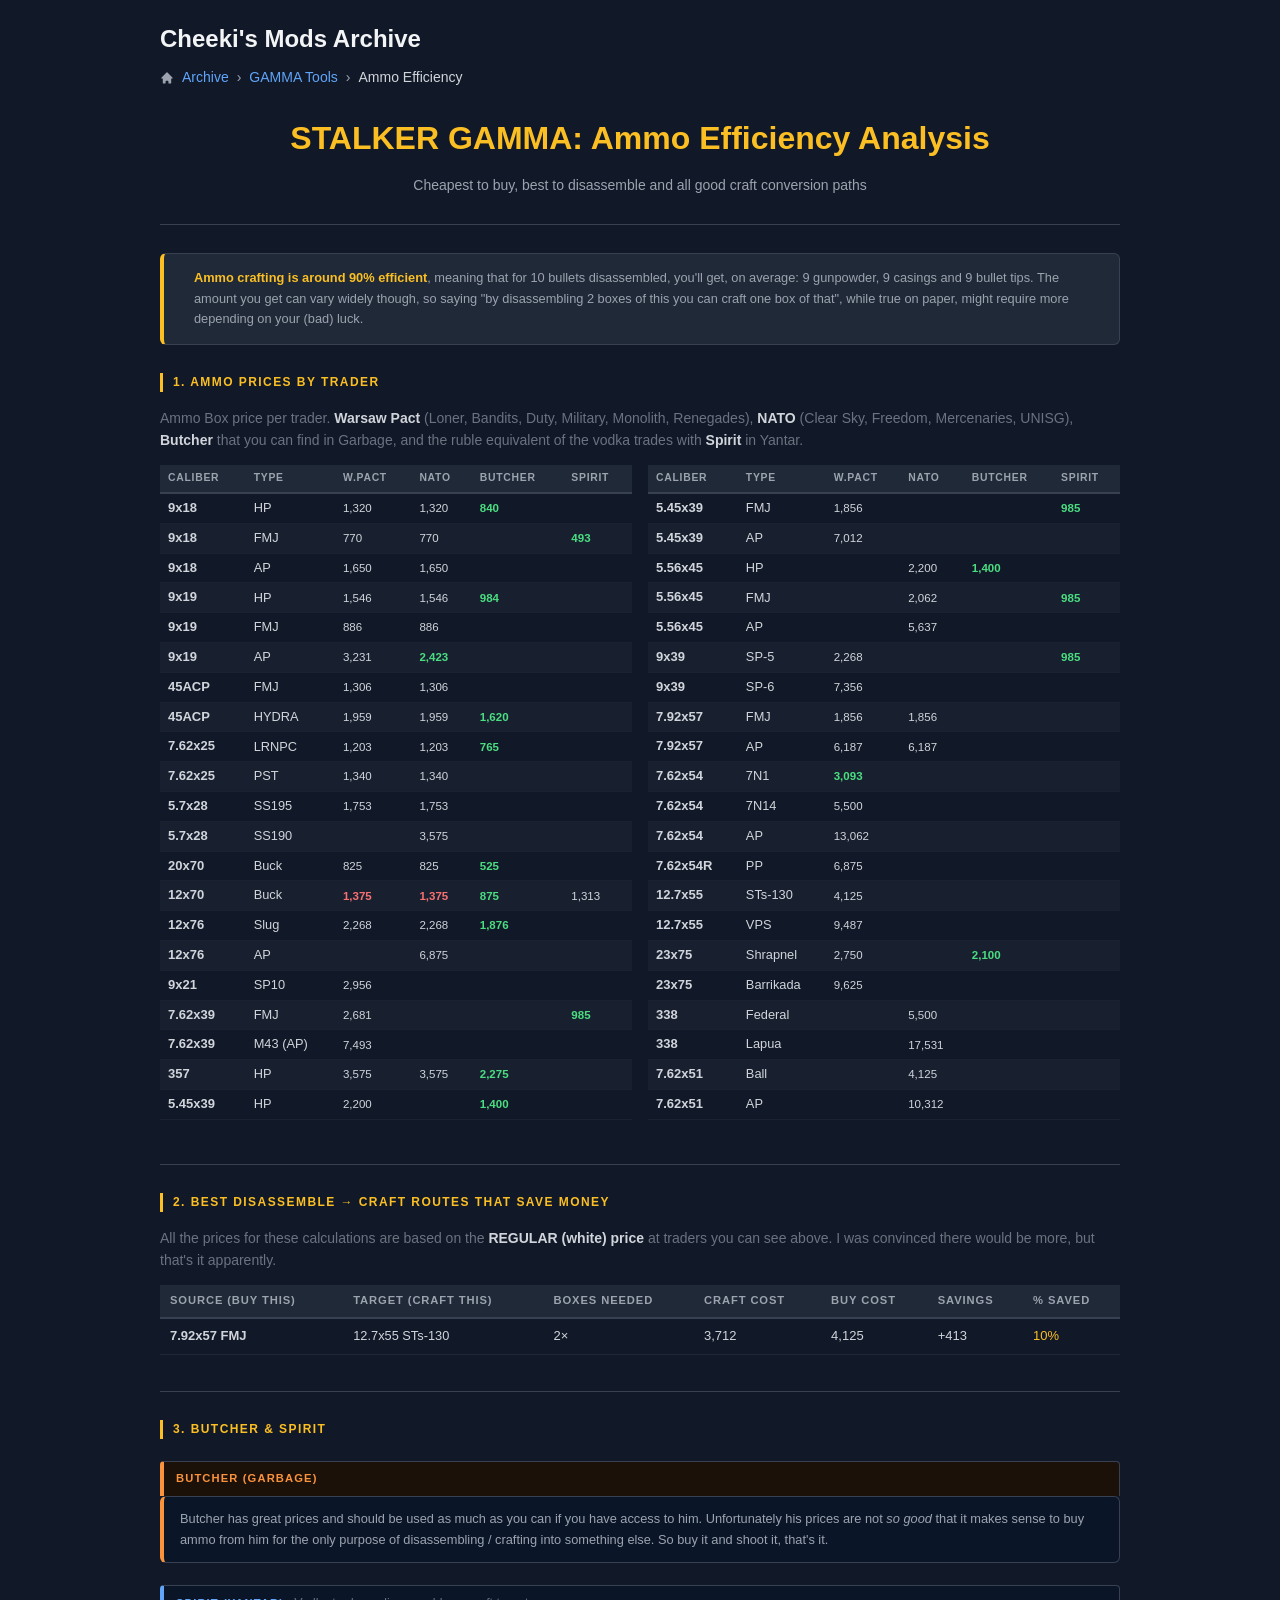
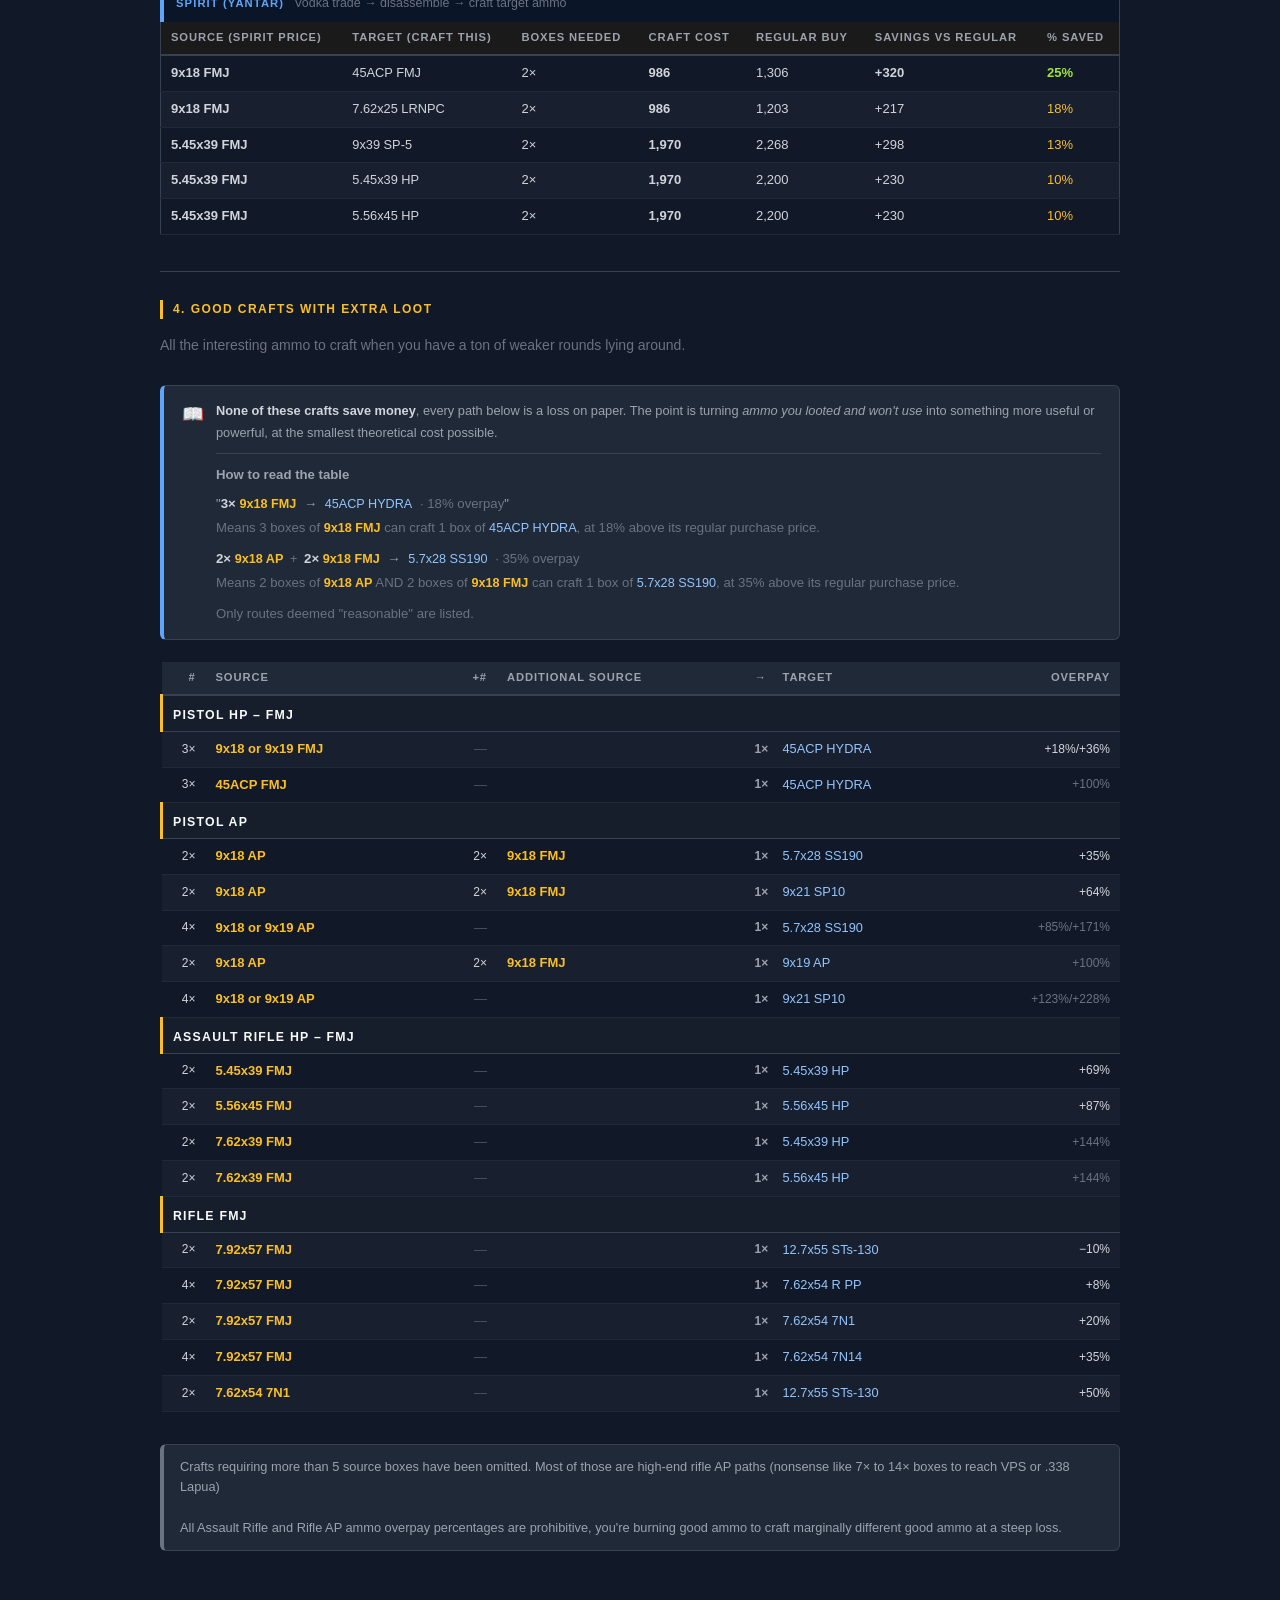
==== commit c718faa9: "Update Ammo_Efficiency.html" ====
--- a/GAMMA/Ammo_Efficiency.html
+++ b/GAMMA/Ammo_Efficiency.html
@@ -391,6 +391,13 @@
   <p class="page-subtitle">Cheapest to buy, best to disassemble and all good craft conversion paths</p>
 
   <hr class="section-divider">
+
+  <div style="background:#1f2937;border:1px solid #374151;border-left:4px solid #fbbf24;border-radius:6px;padding:14px 18px;display:flex;gap:12px;align-items:flex-start;margin-bottom:28px;">
+    <span style="font-size:1.1rem;flex-shrink:0;"> </span>
+    <div style="font-size:0.8rem;color:#9ca3af;line-height:1.6;">
+      <b style="color:#fbbf24;">Ammo crafting is around 90% efficient</b>, meaning that for 10 bullets disassembled, you'll get, on average: 9 gunpowder, 9 casings and 9 bullet tips. The amount you get can vary widely though, so saying "by disassembling 2 boxes of this you can craft one box of that", while true on paper, might require more depending on your (bad) luck.
+    </div>
+  </div>
 
   <!-- SECTION 0: Trader Price Comparison -->
   <div class="rankings-section">
@@ -583,13 +590,6 @@
 
     <div style="margin-top: 28px; display: flex; flex-direction: column; gap: 22px;">
 
-      <div style="background:#1f2937;border:1px solid #374151;border-left:4px solid #fbbf24;border-radius:6px;padding:14px 18px;display:flex;gap:12px;align-items:flex-start;">
-        <span style="font-size:1.1rem;flex-shrink:0;"> </span>
-        <div style="font-size:0.8rem;color:#9ca3af;line-height:1.6;">
-          <b style="color:#fbbf24;">Ammo crafting is around 90% efficient</b>, meaning that for 10 bullets disassembled, you'll get, on average: 9 gunpowder, 9 casings and 9 bullet tips. The amount you get can vary widely though, so saying "by disassembling 2 boxes of this you can craft one box of that", while true on paper, might require more depending on your (bad) luck.
-        </div>
-      </div>
-
       <div style="background:#1f2937;border:1px solid #374151;border-left:4px solid #60a5fa;border-radius:6px;padding:14px 18px;display:flex;gap:12px;align-items:flex-start;">
         <span style="font-size:1.1rem;flex-shrink:0;">📖</span>
         <div style="font-size:0.8rem;color:#9ca3af;line-height:1.7;">
